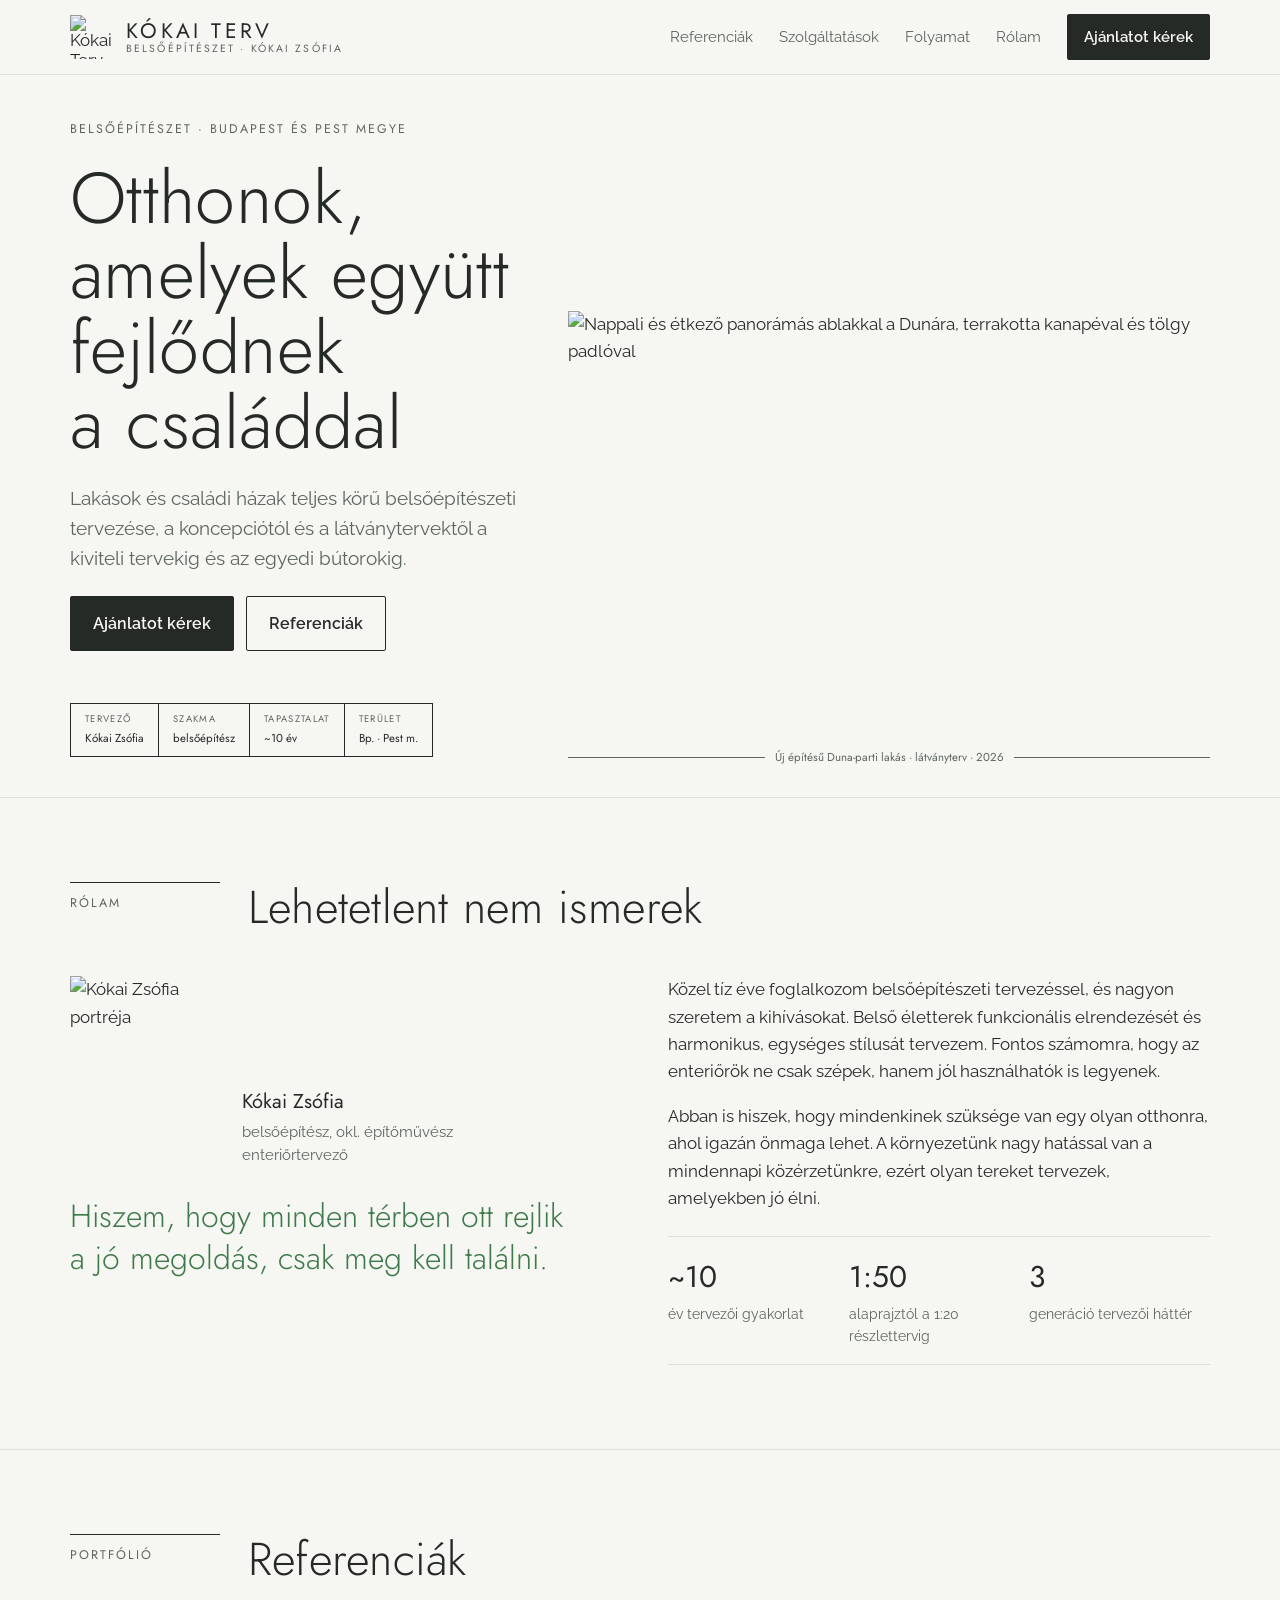
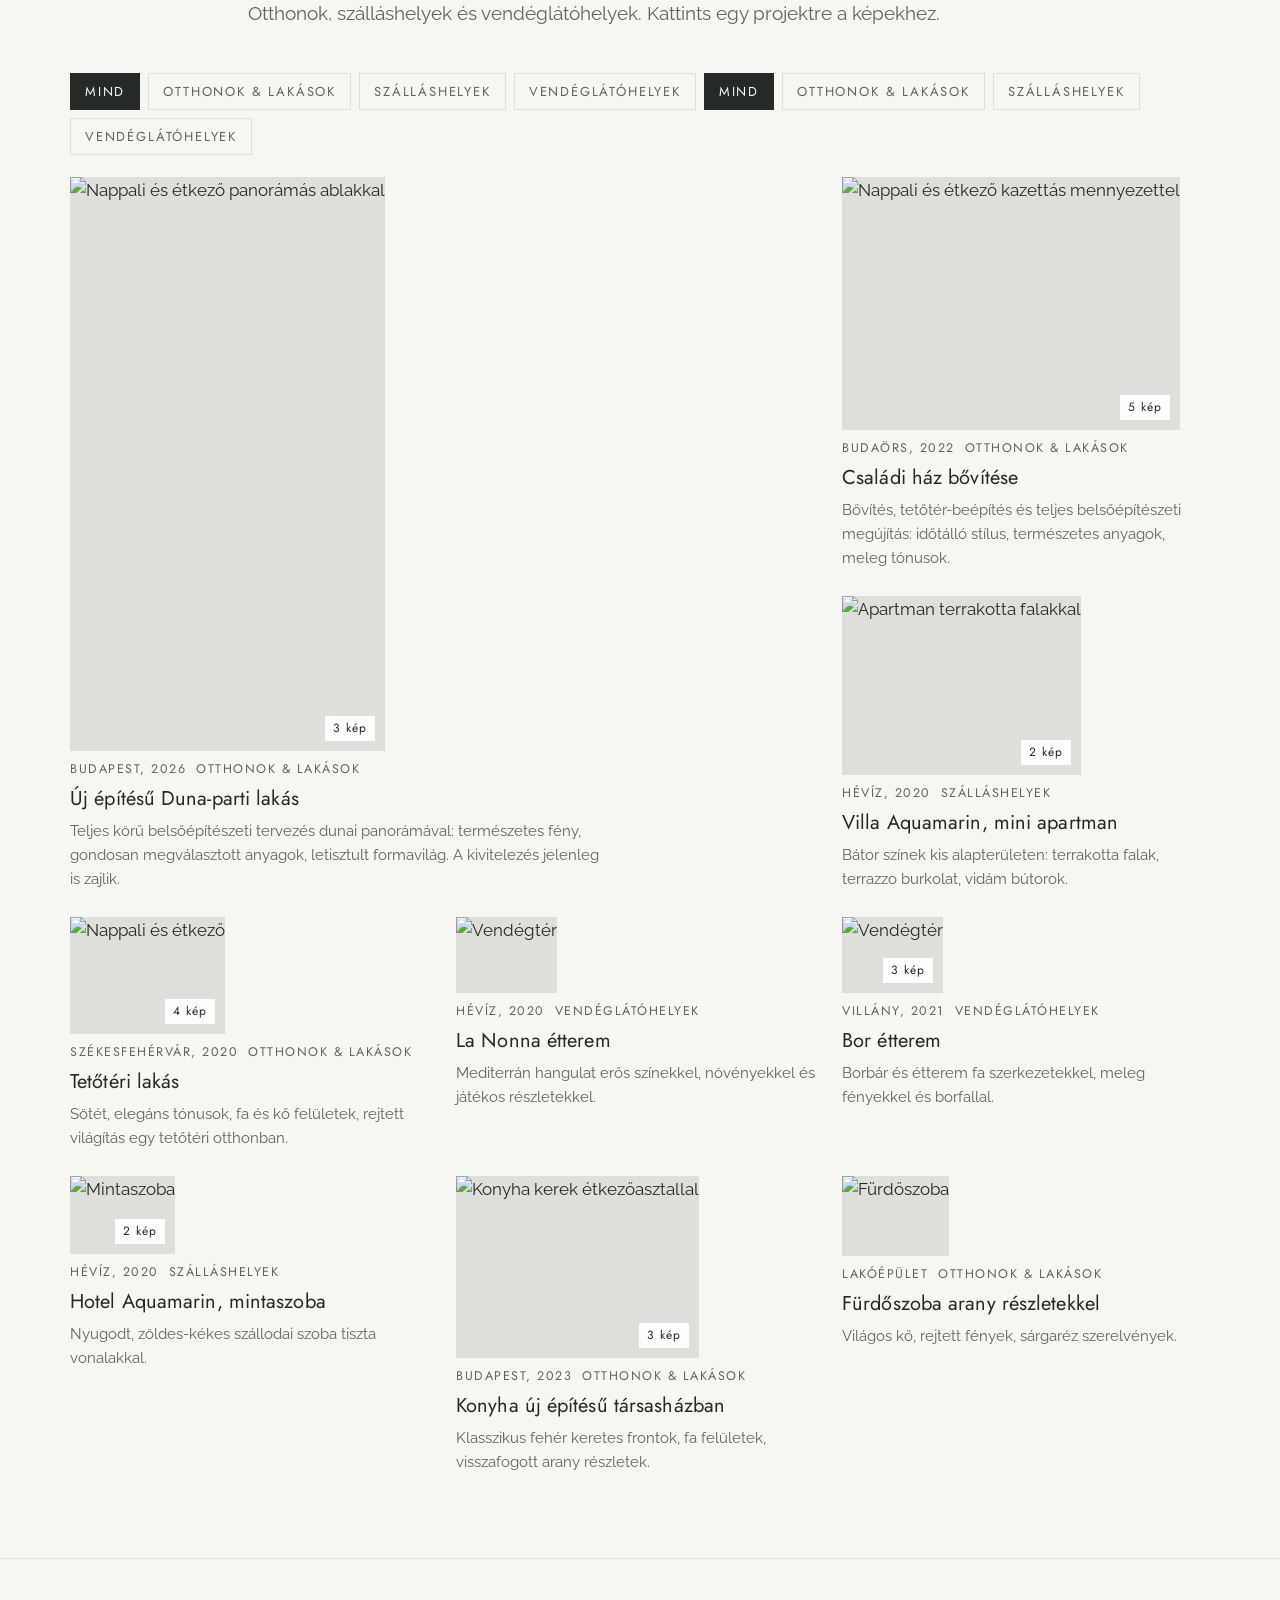
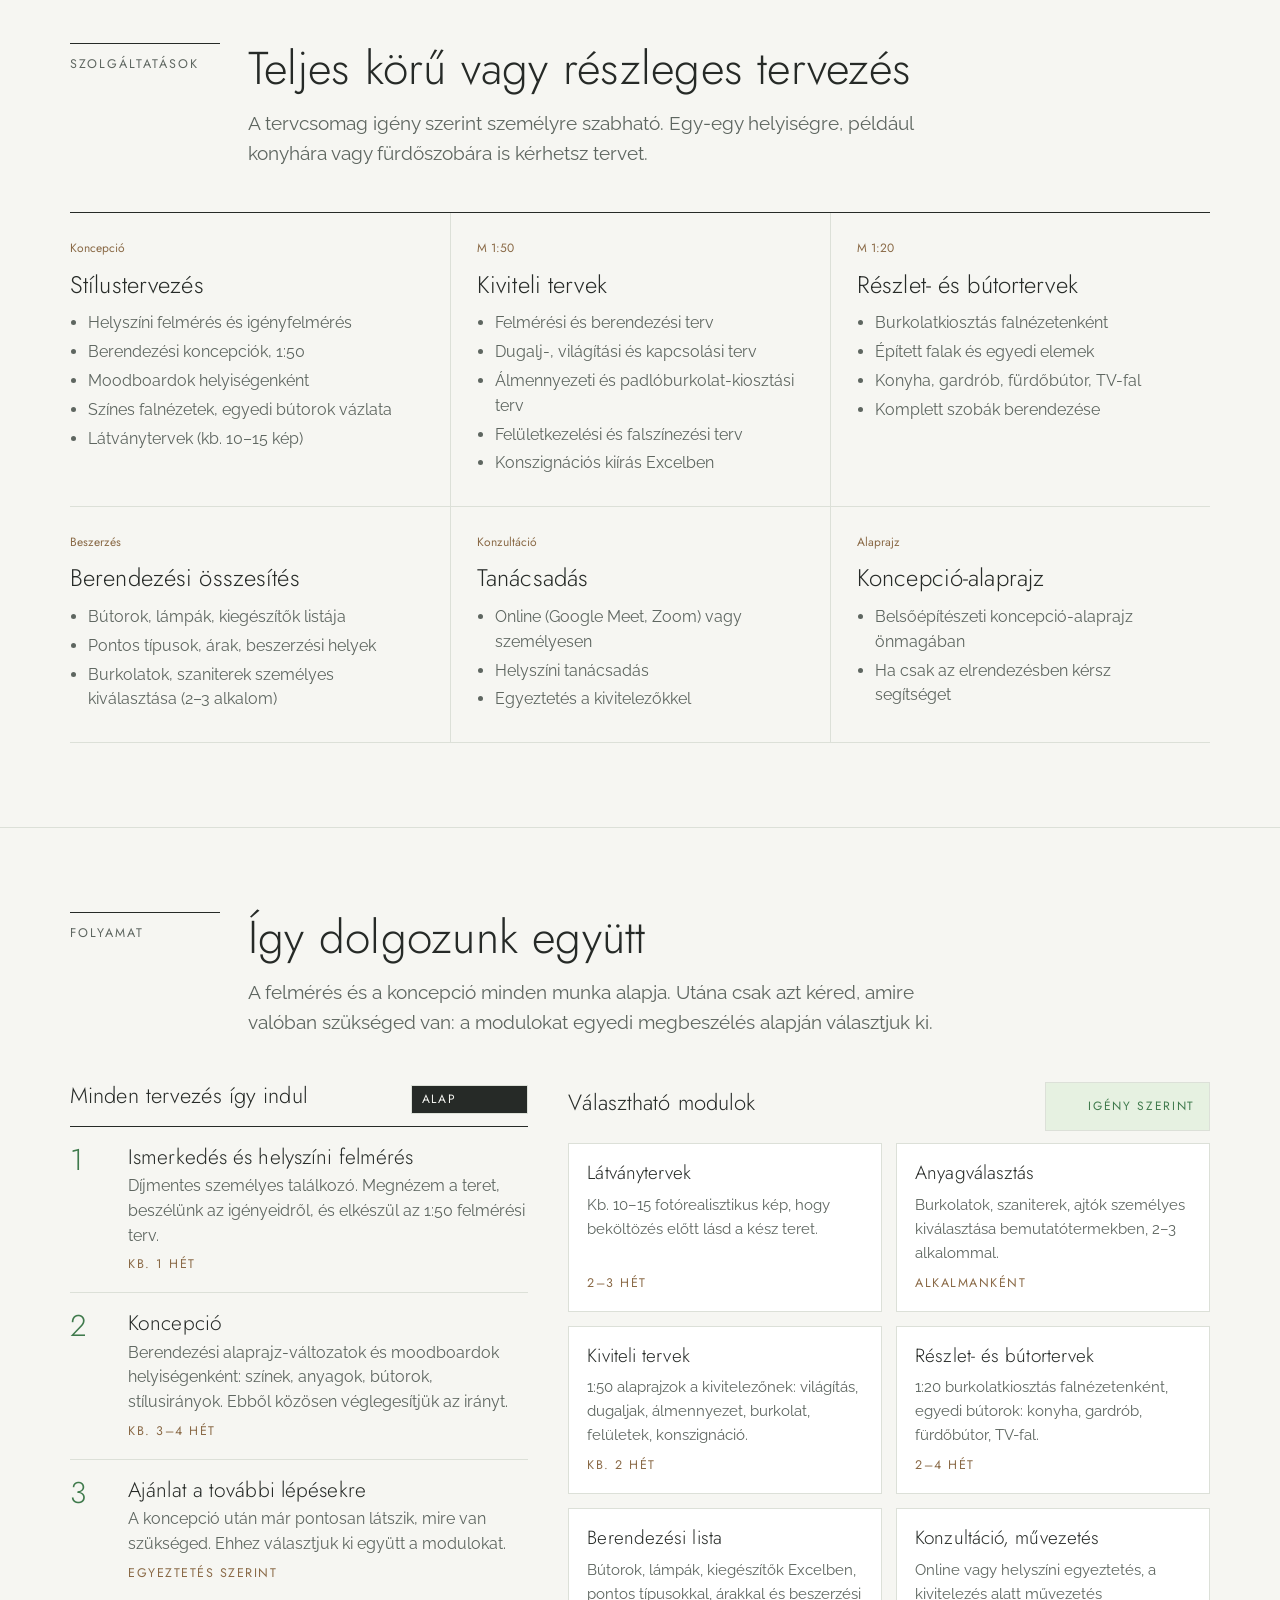
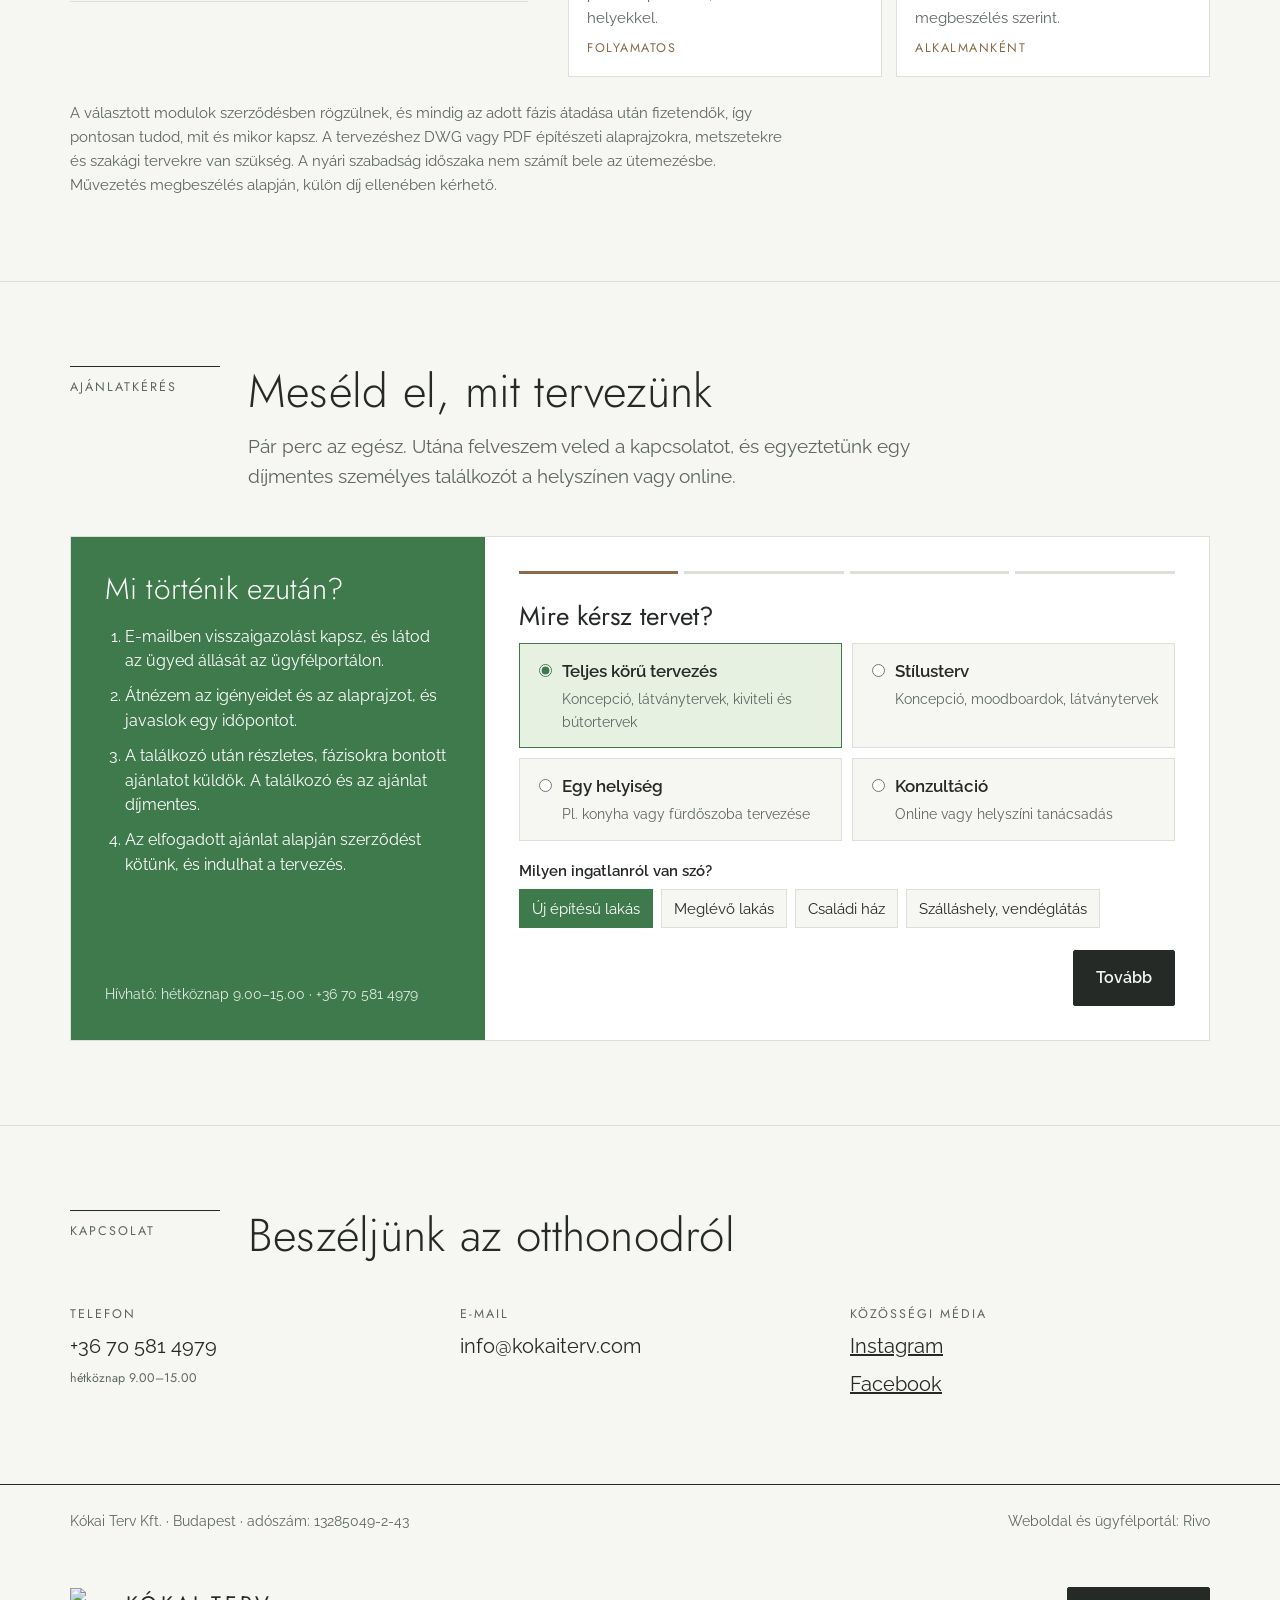
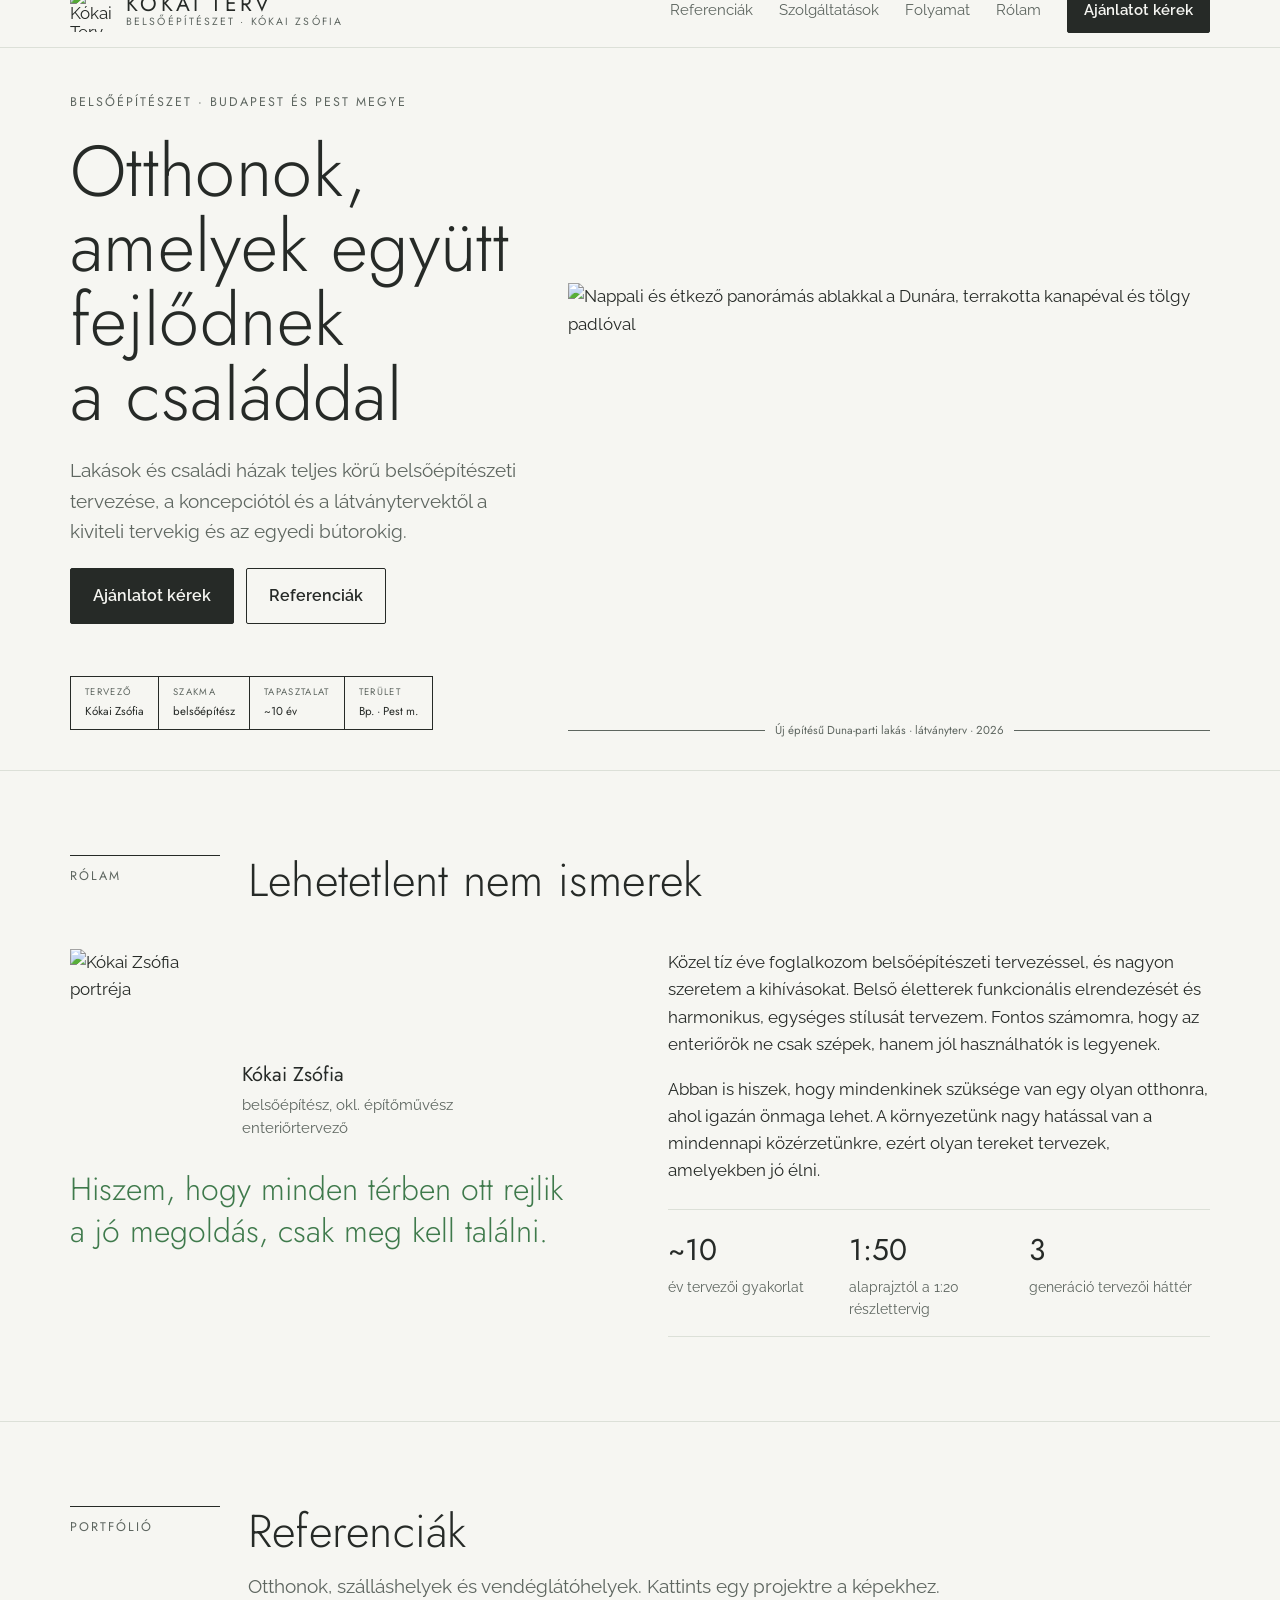
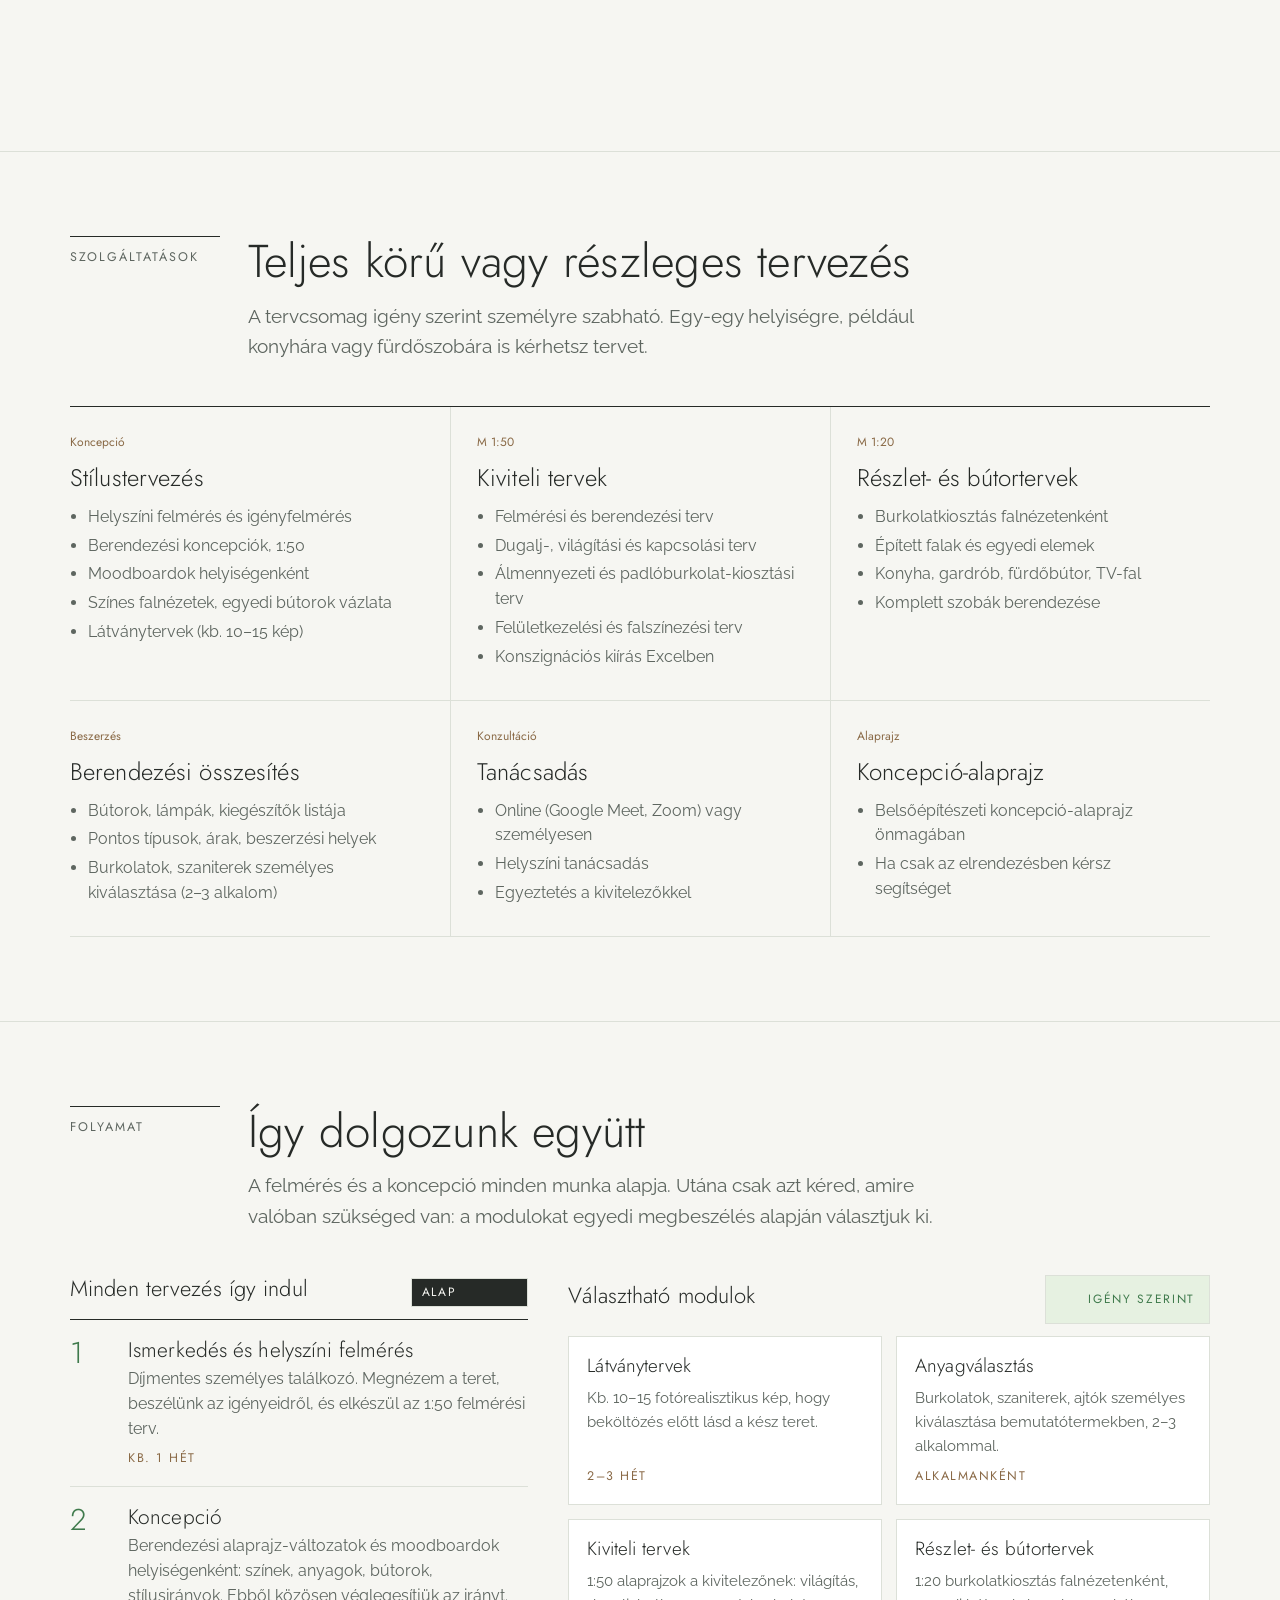
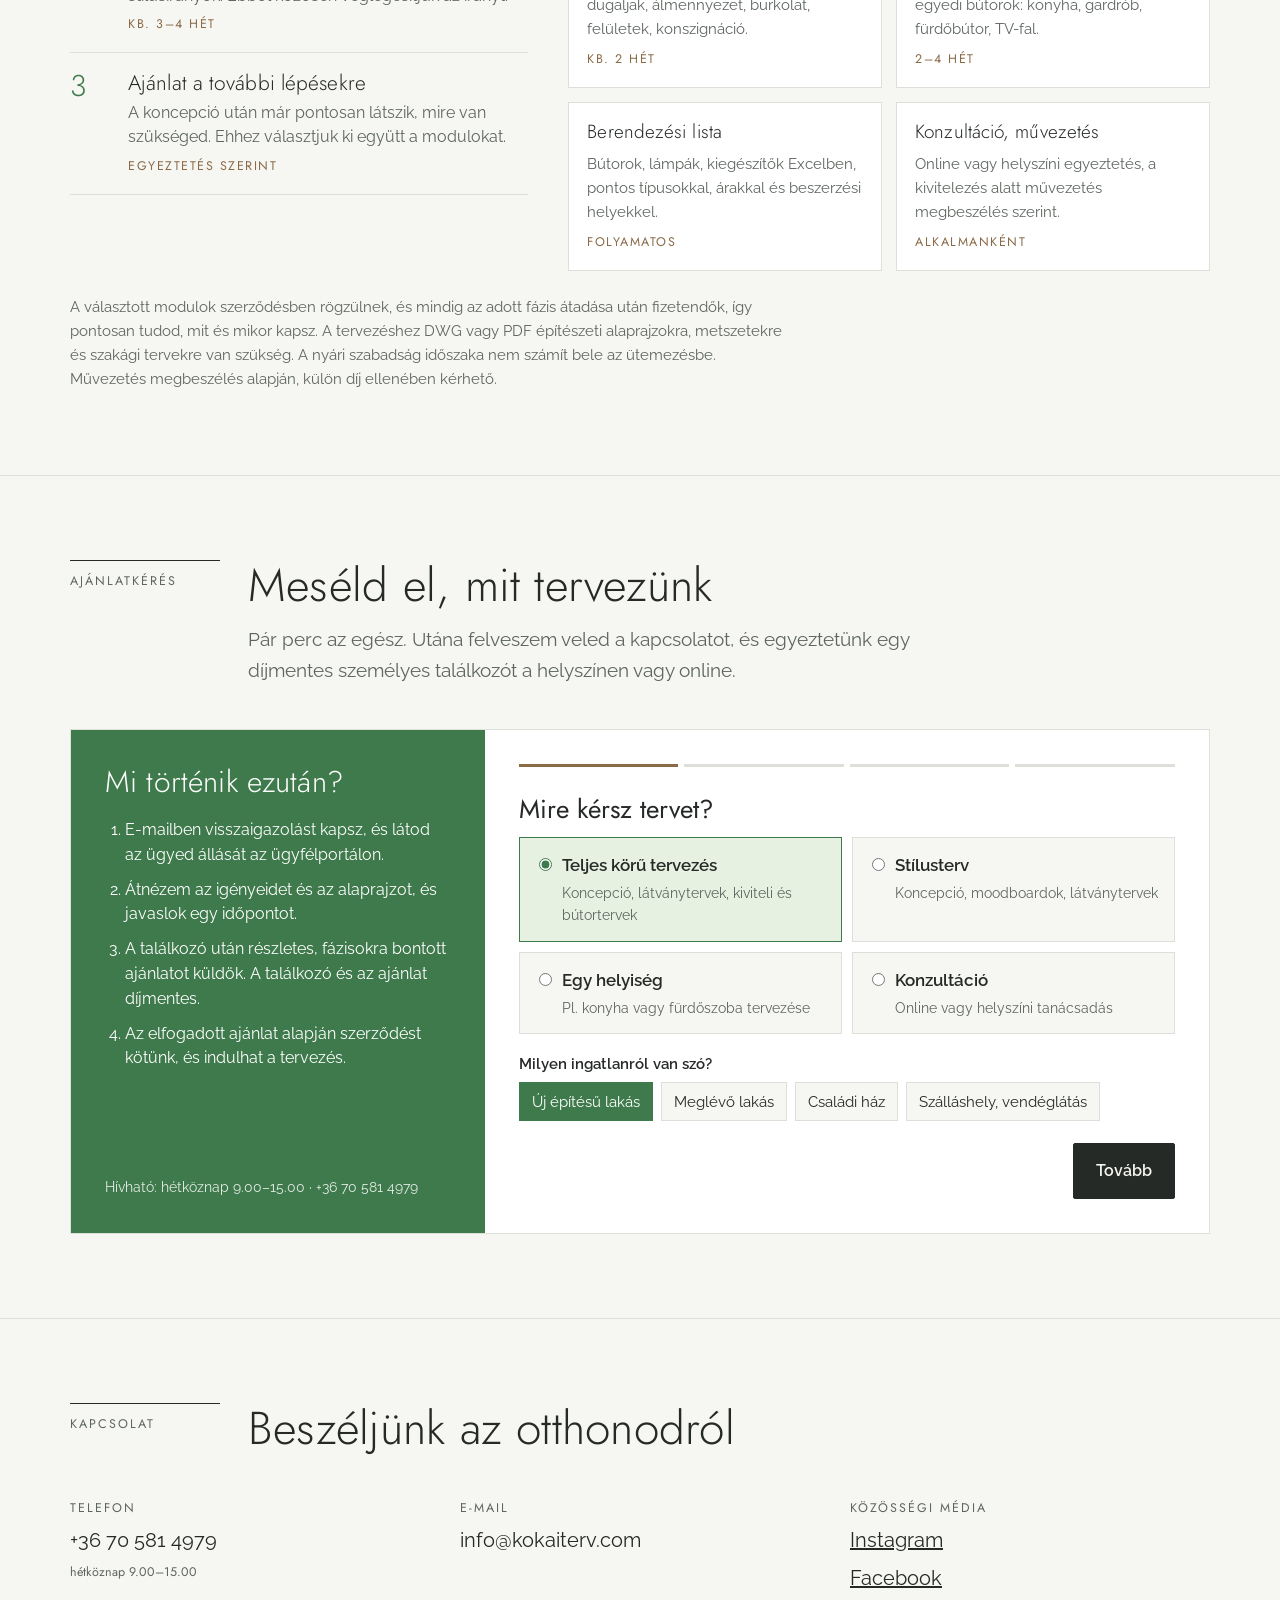
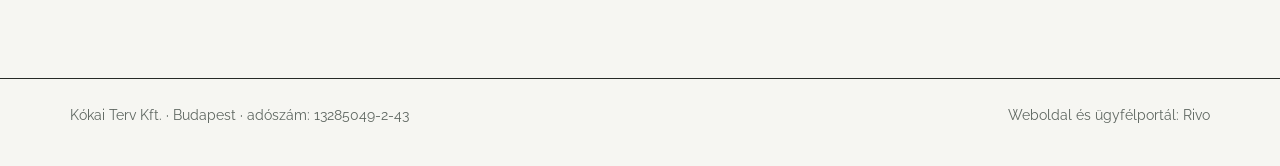
==== index.html @ ba5748ec "Update index.html" ====
<!DOCTYPE html>
<html lang="hu">
<head>
<script>
/* Rivo: a Google Apps Script háttér hívása fetch-csel (Safari-barát, bejelentkezés nélkül) */
(function(){var API='https://script.google.com/macros/s/AKfycbxYgeSJEPj4zQlQoxu1woLnLV8YQdEm2bXwhjzd2IbayPJULP6pmNfQOj3PonUnmEnA/exec';
function call(fn,args,ok,fail){fetch(API,{method:'POST',body:JSON.stringify({fn:fn,args:args}),credentials:'omit',redirect:'follow'}).then(function(r){return r.json()}).then(function(j){if(j&&j.err!==undefined&&j.err!==null){fail&&fail(new Error(j.err))}else{ok&&ok(j?j.res:null)}}).catch(function(e){fail&&fail(e)})}
function runner(){var ok=null,fail=null,p;p=new Proxy({},{get:function(_,name){if(name==='withSuccessHandler')return function(f){ok=f;return p};if(name==='withFailureHandler')return function(f){fail=f;return p};return function(){call(String(name),[].slice.call(arguments),ok,fail)}}});return p}
window.google={script:{}};Object.defineProperty(window.google.script,'run',{get:runner});})();
</script>
<meta charset="utf-8">
<title>Kókai Terv Belsőépítészet</title>
<link rel="preconnect" href="https://fonts.googleapis.com">
<link href="https://fonts.googleapis.com/css2?family=Jost:wght@300;400;500&family=Raleway:wght@400;500;600;700&display=swap" rel="stylesheet">
<style>
/* Layout: tervlap-logika – minden szakasz egy „lap” rajzpecséttel (lapszám, lépték), a fotók dolgoznak, a tipográfia csendes */
:root{
  --paper:#F6F6F2; --sheet:#FFFFFF; --ink:#262A27; --muted:#5E6660; --line:#DCE0D8;
  --sage:#3F7A4C; --sage-tint:#E6F1E1; --leaf:#A9CF8A; --oak:#8A6A47; --on-sage:#FFFFFF;
  --display:'Jost','Futura','Century Gothic',system-ui,sans-serif;
  --body:'Raleway','Helvetica Neue',Arial,sans-serif;
  --mono:'Jost','Futura','Century Gothic',system-ui,sans-serif;
}
html,:root[data-theme]{color-scheme:light}
*{box-sizing:border-box}
[hidden]{display:none!important}
html{scroll-behavior:smooth}
@media (prefers-reduced-motion:reduce){html{scroll-behavior:auto}*{transition:none!important;animation:none!important}}
body{background:var(--paper);color:var(--ink);font-family:var(--body);font-size:17px;line-height:1.6;margin:0}
a{color:inherit}
:focus-visible{outline:2px solid var(--oak);outline-offset:3px}
.wrap{max-width:1180px;margin:0 auto;padding-inline:20px}
h1,h2,h3{font-family:var(--display);font-weight:300;margin:0;text-wrap:balance;letter-spacing:.005em}
h1{font-size:clamp(38px,6vw,72px);line-height:1.04}
h2{font-size:clamp(30px,4vw,46px);line-height:1.1}
h3{font-size:24px;line-height:1.2}
p{margin:0}
.lead{font-size:19px;color:var(--muted);max-width:58ch}
.tag{font-family:var(--mono);font-size:12.5px;letter-spacing:.16em;text-transform:uppercase;color:var(--muted)}
.btn{display:inline-flex;align-items:center;gap:10px;font:inherit;font-weight:600;font-size:16px;border-radius:2px;padding:14px 22px;border:1.5px solid var(--ink);background:var(--ink);color:var(--paper);cursor:pointer;text-decoration:none}
.btn.ghost{background:transparent;color:var(--ink)}
.btn:hover{background:var(--sage);border-color:var(--sage);color:var(--on-sage)}

/* fejléc */
.top{position:sticky;top:env(safe-area-inset-top,0px);z-index:20;background:color-mix(in srgb,var(--paper) 92%,transparent);backdrop-filter:blur(8px);border-bottom:1px solid var(--line)}
.top .wrap{display:flex;align-items:center;justify-content:space-between;gap:16px;padding-block:14px}
.logo{display:flex;align-items:center;gap:12px;line-height:1.15;text-decoration:none}
.logo img{width:44px;height:44px;display:block}
.logo b{display:block;font-family:var(--display);font-weight:400;font-size:21px;letter-spacing:.16em}
.logo span span{display:block;font-family:var(--display);font-size:10.5px;letter-spacing:.2em;color:var(--muted);text-transform:uppercase}
.nav{display:flex;gap:26px;align-items:center;font-size:15px}
.nav a{text-decoration:none;color:var(--muted)}
.nav a:hover{color:var(--ink)}
.nav .btn{padding:10px 16px;font-size:15px;color:var(--paper);white-space:nowrap}
@media (max-width:860px){.nav a:not(.btn){display:none}}
@media (max-width:520px){.logo span span{display:none}.logo b{white-space:nowrap;font-size:18px}.logo img{width:38px;height:38px}}

/* hős */
.hero{padding-block:44px 30px}
.hero-grid{display:grid;grid-template-columns:minmax(0,5fr) minmax(0,7fr);gap:40px;align-items:end}
.hero-copy{display:flex;flex-direction:column;gap:22px;padding-bottom:10px}
.hero-copy .btns{display:flex;flex-wrap:wrap;gap:12px}
.plate{position:relative;margin:0}
.plate img{display:block;width:100%;height:auto;aspect-ratio:3/2;object-fit:cover;max-width:100%}
.dim{display:flex;align-items:center;gap:10px;font-family:var(--mono);font-size:11.5px;color:var(--muted);margin-top:10px}
.dim::before,.dim::after{content:"";flex:1;height:0;border-top:1px solid var(--muted)}
.dim span{white-space:nowrap}
.stamp{display:grid;grid-template-columns:repeat(4,auto);border:1px solid var(--ink);margin-top:30px;font-family:var(--mono);font-size:11.5px;width:max-content;max-width:100%}
.stamp div{padding:8px 14px;border-right:1px solid var(--ink);display:flex;flex-direction:column;gap:2px}
.stamp div:last-child{border-right:0}
.stamp small{font-size:9.5px;letter-spacing:.14em;color:var(--muted);text-transform:uppercase}
@media (max-width:900px){.hero-grid{grid-template-columns:minmax(0,1fr)}.stamp{grid-template-columns:repeat(2,auto)}.stamp div:nth-child(2){border-right:0}.stamp div:nth-child(-n+2){border-bottom:1px solid var(--ink)}}

/* szakasz-lap */
.sheet{padding-block:84px;border-top:1px solid var(--line)}
.sheet-h{display:grid;grid-template-columns:150px minmax(0,1fr);gap:28px;margin-bottom:44px;align-items:start}
.sheet-h .tag{padding-top:10px;border-top:1px solid var(--ink)}
.sheet-h .txt{display:flex;flex-direction:column;gap:14px}
@media (max-width:700px){.sheet-h{grid-template-columns:minmax(0,1fr);gap:12px}.sheet-h .tag{width:max-content}}

/* rólam */
.about{display:grid;grid-template-columns:minmax(0,1fr) minmax(0,1fr);gap:56px;align-items:start}
.about blockquote{margin:0;font-family:var(--display);font-weight:300;font-size:clamp(24px,2.6vw,32px);line-height:1.3;color:var(--sage);text-wrap:balance}
.portrait{display:grid;grid-template-columns:150px minmax(0,1fr);gap:22px;align-items:end}
.portrait img{width:150px;height:190px;object-fit:cover;object-position:50% 20%;display:block;max-width:100%}
.portrait figcaption{display:flex;flex-direction:column;gap:2px;font-size:14.5px;color:var(--muted)}
.portrait figcaption b{font-family:var(--display);font-weight:400;font-size:20px;color:var(--ink)}
.leftcol{display:flex;flex-direction:column;gap:30px}
.about .col{display:flex;flex-direction:column;gap:18px;max-width:60ch}
.facts{display:grid;grid-template-columns:repeat(3,minmax(0,1fr));border-top:1px solid var(--line);border-bottom:1px solid var(--line);margin-top:6px}
.facts div{padding:16px 12px 16px 0;display:flex;flex-direction:column;gap:2px}
.facts b{font-family:var(--display);font-weight:400;font-size:30px}
.facts span{font-size:14px;color:var(--muted)}
@media (max-width:800px){.about{grid-template-columns:minmax(0,1fr);gap:28px}}

/* munkák */
.filters{display:flex;flex-wrap:wrap;gap:8px;margin-bottom:22px}
.filters button{font-family:var(--display);font-size:13px;letter-spacing:.14em;text-transform:uppercase;background:transparent;border:1px solid var(--line);padding:8px 14px;cursor:pointer;color:var(--muted)}
.filters button[aria-pressed="true"]{background:var(--ink);border-color:var(--ink);color:var(--paper)}
.pgrid{display:grid;grid-template-columns:repeat(3,minmax(0,1fr));gap:26px 18px}
.pcard{display:flex;flex-direction:column;gap:8px;text-align:left;background:none;border:0;padding:0;cursor:zoom-in;color:inherit;font:inherit;min-width:0}
.pcard .ph{position:relative;overflow:hidden;aspect-ratio:4/3;background:var(--line);max-width:100%}
.pcard img{width:100%;height:100%;object-fit:cover;display:block;transition:transform .6s ease}
.pcard:hover img{transform:scale(1.04)}
.pcard .cnt{position:absolute;right:10px;bottom:10px;background:rgba(255,255,255,.92);color:#262A27;font-family:var(--display);font-size:12px;letter-spacing:.08em;padding:3px 8px}
.pcard h3{font-size:20px;font-weight:400}
.pcard .pm{font-family:var(--display);font-size:12.5px;letter-spacing:.12em;text-transform:uppercase;color:var(--muted);display:flex;justify-content:space-between;gap:10px;flex-wrap:wrap}
.pcard.big{grid-column:span 2;grid-row:span 2}
.pcard.big .ph{aspect-ratio:auto;flex:1;min-height:320px}
.pdesc{font-size:15px;color:var(--muted);max-width:60ch}
@media (max-width:900px){.pgrid{grid-template-columns:repeat(2,minmax(0,1fr))}.pcard.big{grid-row:auto}.pcard.big .ph{aspect-ratio:16/10;min-height:0;flex:none}}
@media (max-width:560px){.pgrid{grid-template-columns:minmax(0,1fr)}.pcard.big{grid-column:auto}}
/* szolgáltatások */
.svc{display:grid;grid-template-columns:repeat(3,minmax(0,1fr));gap:0;border-top:1px solid var(--ink)}
.svc article{padding:26px 26px 30px 0;display:flex;flex-direction:column;gap:12px;border-bottom:1px solid var(--line)}
.svc article+article{padding-left:26px;border-left:1px solid var(--line)}
.svc article:nth-child(3n+1){padding-left:0;border-left:0}
.svc ul{margin:0;padding-left:18px;color:var(--muted);font-size:15.5px;display:flex;flex-direction:column;gap:4px}
.svc .sc{font-family:var(--mono);font-size:12px;color:var(--oak)}
@media (max-width:900px){.svc{grid-template-columns:minmax(0,1fr)}.svc article,.svc article+article{padding:22px 0;border-left:0}}

/* folyamat */
.flow{display:grid;grid-template-columns:minmax(0,5fr) minmax(0,7fr);gap:40px;align-items:start}
.base{display:flex;flex-direction:column;border-top:1px solid var(--ink)}
.bstep{display:grid;grid-template-columns:44px minmax(0,1fr);gap:14px;padding-block:18px;border-bottom:1px solid var(--line)}
.bstep .n{font-family:var(--display);font-weight:300;font-size:30px;line-height:1;color:var(--sage)}
.bstep h3{font-size:21px;margin-bottom:4px}
.bstep p{color:var(--muted);font-size:15.5px}
.bstep .t{display:block;margin-top:6px;font-family:var(--display);font-size:12.5px;letter-spacing:.12em;text-transform:uppercase;color:var(--oak)}
.mods{display:grid;grid-template-columns:repeat(2,minmax(0,1fr));gap:14px}
.mod{border:1px solid var(--line);background:var(--sheet);padding:18px;display:flex;flex-direction:column;gap:8px}
.mod h3{font-size:19px}
.mod p{color:var(--muted);font-size:15px}
.mod .t{font-family:var(--display);font-size:12.5px;letter-spacing:.12em;text-transform:uppercase;color:var(--oak);margin-top:auto}
.mod.opt-tag{position:relative}
.colh{display:flex;justify-content:space-between;align-items:baseline;gap:10px;margin-bottom:12px;flex-wrap:wrap}
.colh h3{font-size:22px}
.badge{font-family:var(--display);font-size:12px;letter-spacing:.14em;text-transform:uppercase;padding:4px 10px}
.badge.req{background:var(--ink);color:var(--paper)}
.badge.opt{background:var(--sage-tint);color:var(--sage)}
.note{margin-top:24px;font-size:15px;color:var(--muted);max-width:80ch}
@media (max-width:900px){.flow{grid-template-columns:minmax(0,1fr)}}
@media (max-width:560px){.mods{grid-template-columns:minmax(0,1fr)}}

/* ajánlatkérés */
.req{background:var(--sheet);border:1px solid var(--line);display:grid;grid-template-columns:minmax(0,4fr) minmax(0,7fr)}
.req aside{background:var(--sage);color:var(--on-sage);padding:34px;display:flex;flex-direction:column;gap:18px}
.req aside h3{font-size:30px}
.req aside ol{margin:0;padding-left:20px;display:flex;flex-direction:column;gap:10px;font-size:15.5px}
.req aside .small{font-size:13.5px;opacity:.85;margin-top:auto}
.req form{padding:34px;display:flex;flex-direction:column;gap:22px;min-width:0}
.prog{display:flex;gap:6px}
.prog i{flex:1;height:3px;background:var(--line)}
.prog i.on{background:var(--oak)}
fieldset{border:0;margin:0;padding:0;display:flex;flex-direction:column;gap:18px;min-width:0}
legend{font-family:var(--display);font-size:26px;padding:0;margin-bottom:6px}
.fld{display:flex;flex-direction:column;gap:6px;font-weight:600;font-size:15px;min-width:0}
.fld small{font-weight:400;color:var(--muted)}
input[type=text],input[type=email],input[type=tel],input[type=number],select,textarea{font:inherit;font-weight:400;color:var(--ink);background:var(--paper);border:1px solid var(--line);border-radius:2px;padding:11px 12px;width:100%}
textarea{min-height:96px;resize:vertical}
.g2{display:grid;grid-template-columns:minmax(0,1fr) minmax(0,1fr);gap:14px}
@media (max-width:620px){.g2{grid-template-columns:minmax(0,1fr)}}
.opts{display:grid;grid-template-columns:repeat(2,minmax(0,1fr));gap:10px}
@media (max-width:620px){.opts{grid-template-columns:minmax(0,1fr)}}
.opt{position:relative;display:flex;flex-direction:column;gap:3px;border:1px solid var(--line);padding:14px 14px 14px 42px;cursor:pointer;font-weight:400;background:var(--paper)}
.opt input{position:absolute;left:14px;top:17px;accent-color:var(--sage)}
.opt b{font-weight:600}
.opt span{font-size:14px;color:var(--muted)}
.opt:has(input:checked){border-color:var(--sage);background:var(--sage-tint)}
.pills{display:flex;flex-wrap:wrap;gap:8px}
.pill{position:relative}
.pill input{position:absolute;opacity:0;inset:0}
.pill span{display:inline-block;border:1px solid var(--line);padding:7px 12px;font-weight:400;font-size:14.5px;cursor:pointer;background:var(--paper)}
.pill input:checked+span{background:var(--sage);border-color:var(--sage);color:var(--on-sage)}
.pill input:focus-visible+span{outline:2px solid var(--oak);outline-offset:2px}
.slots{display:grid;grid-template-columns:repeat(auto-fill,minmax(150px,1fr));gap:8px}
.fee{display:flex;justify-content:space-between;gap:12px;flex-wrap:wrap;border-top:1px solid var(--line);border-bottom:1px solid var(--line);padding-block:12px;font-size:15px}
.fee b{font-family:var(--mono);font-weight:500}
.nav2{display:flex;justify-content:space-between;gap:12px;flex-wrap:wrap}
.err{color:#A13D2D;font-size:14.5px}
.done{display:flex;flex-direction:column;gap:14px}
.done .sum{font-family:var(--mono);font-size:13px;background:var(--paper);border:1px solid var(--line);padding:14px;white-space:pre-wrap;overflow-wrap:anywhere}
@media (max-width:900px){.req{grid-template-columns:minmax(0,1fr)}.req aside,.req form{padding:24px}}

/* kapcsolat + lábléc */
.contact{display:grid;grid-template-columns:repeat(3,minmax(0,1fr));gap:30px}
.contact div{display:flex;flex-direction:column;gap:6px}
.contact .v{font-size:20px;user-select:all}
@media (max-width:760px){.contact{grid-template-columns:minmax(0,1fr)}}
footer{border-top:1px solid var(--ink);padding-block:26px 40px;font-size:13.5px;color:var(--muted)}
footer .wrap{display:flex;justify-content:space-between;gap:14px;flex-wrap:wrap}

/* nagyító */
.lb{position:fixed;inset:0;z-index:50;background:rgba(15,16,15,.92);display:flex;align-items:center;justify-content:center;padding:calc(20px + env(safe-area-inset-top,0px)) 20px calc(20px + env(safe-area-inset-bottom,0px))}
.lb img{max-width:100%;max-height:100%;object-fit:contain}
.lb button{position:absolute;background:transparent;border:1px solid rgba(255,255,255,.5);color:#fff;font:inherit;font-size:22px;width:46px;height:46px;cursor:pointer}
.lb .x{top:calc(16px + env(safe-area-inset-top,0px));right:16px}
.lb .pv{left:16px;top:50%}
.lb .nx{right:16px;top:50%}
.lb figcaption{position:absolute;bottom:calc(14px + env(safe-area-inset-bottom,0px));left:0;right:0;text-align:center;color:#ddd;font-family:var(--mono);font-size:12px}
</style>

<header class="top">
  <div class="wrap">
    <a class="logo" href="#kezdo"><img data-k="logo" alt="Kókai Terv logó" width="44" height="44" style="mix-blend-mode:multiply"><span><b>KÓKAI TERV</b><span>Belsőépítészet · Kókai Zsófia</span></span></a>
    <nav class="nav" aria-label="Főmenü">
      <a href="#munkak">Referenciák</a><a href="#szolgaltatasok">Szolgáltatások</a><a href="#folyamat">Folyamat</a><a href="#rolam">Rólam</a>
      <a class="btn" href="#ajanlat">Ajánlatot kérek</a>
    </nav>
  </div>
</header>

<main id="kezdo">
  <section class="hero">
    <div class="wrap hero-grid">
      <div class="hero-copy">
        <span class="tag">Belsőépítészet · Budapest és Pest megye</span>
        <h1>Otthonok, amelyek együtt fejlődnek a családdal</h1>
        <p class="lead">Lakások és családi házak teljes körű belsőépítészeti tervezése, a koncepciótól és a látványtervektől a kiviteli tervekig és az egyedi bútorokig.</p>
        <div class="btns"><a class="btn" href="#ajanlat">Ajánlatot kérek</a><a class="btn ghost" href="#munkak">Referenciák</a></div>
        <div class="stamp" aria-label="Tervezői adatok">
          <div><small>Tervező</small>Kókai Zsófia</div>
          <div><small>Szakma</small>belsőépítész</div>
          <div><small>Tapasztalat</small>~10 év</div>
          <div><small>Terület</small>Bp. · Pest m.</div>
        </div>
      </div>
      <figure class="plate">
        <img data-k="r1b" alt="Nappali és étkező panorámás ablakkal a Dunára, terrakotta kanapéval és tölgy padlóval" width="1536" height="1024">
        <div class="dim"><span>Új építésű Duna-parti lakás · látványterv · 2026</span></div>
      </figure>
    </div>
  </section>

  <section class="sheet" id="rolam">
    <div class="wrap">
      <div class="sheet-h"><span class="tag">Rólam</span><div class="txt"><h2>Lehetetlent nem ismerek</h2></div></div>
      <div class="about">
        <div class="leftcol"><figure class="portrait" style="margin:0"><img data-k="img3762" alt="Kókai Zsófia portréja" width="150" height="190"><figcaption><b>Kókai Zsófia</b>belsőépítész, okl. építőművész<br>enteriőrtervező</figcaption></figure><blockquote>Hiszem, hogy minden térben ott rejlik a jó megoldás, csak meg kell találni.</blockquote></div>
        <div class="col">
          <p>Közel tíz éve foglalkozom belsőépítészeti tervezéssel, és nagyon szeretem a kihívásokat. Belső életterek funkcionális elrendezését és harmonikus, egységes stílusát tervezem. Fontos számomra, hogy az enteriőrök ne csak szépek, hanem jól használhatók is legyenek.</p>
          <p>Abban is hiszek, hogy mindenkinek szüksége van egy olyan otthonra, ahol igazán önmaga lehet. A környezetünk nagy hatással van a mindennapi közérzetünkre, ezért olyan tereket tervezek, amelyekben jó élni.</p>
          <div class="facts">
            <div><b>~10</b><span>év tervezői gyakorlat</span></div>
            <div><b>1:50</b><span>alaprajztól a 1:20 részlettervig</span></div>
            <div><b>3</b><span>generáció tervezői háttér</span></div>
          </div>
        </div>
      </div>
    </div>
  </section>

  <section class="sheet" id="munkak">
    <div class="wrap">
      <div class="sheet-h"><span class="tag">Portfólió</span><div class="txt"><h2>Referenciák</h2><p class="lead">Otthonok, szálláshelyek és vendéglátóhelyek. Kattints egy projektre a képekhez.</p></div></div>
      <div class="filters" id="filters" role="group" aria-label="Szűrés kategória szerint"></div><div class="pgrid" id="works"></div>
    </div>
  </section>

  <section class="sheet" id="szolgaltatasok">
    <div class="wrap">
      <div class="sheet-h"><span class="tag">Szolgáltatások</span><div class="txt"><h2>Teljes körű vagy részleges tervezés</h2><p class="lead">A tervcsomag igény szerint személyre szabható. Egy-egy helyiségre, például konyhára vagy fürdőszobára is kérhetsz tervet.</p></div></div>
      <div class="svc">
        <article><span class="sc">Koncepció</span><h3>Stílustervezés</h3><ul><li>Helyszíni felmérés és igényfelmérés</li><li>Berendezési koncepciók, 1:50</li><li>Moodboardok helyiségenként</li><li>Színes falnézetek, egyedi bútorok vázlata</li><li>Látványtervek (kb. 10–15 kép)</li></ul></article>
        <article><span class="sc">M 1:50</span><h3>Kiviteli tervek</h3><ul><li>Felmérési és berendezési terv</li><li>Dugalj-, világítási és kapcsolási terv</li><li>Álmennyezeti és padlóburkolat-kiosztási terv</li><li>Felületkezelési és falszínezési terv</li><li>Konszignációs kiírás Excelben</li></ul></article>
        <article><span class="sc">M 1:20</span><h3>Részlet- és bútortervek</h3><ul><li>Burkolatkiosztás falnézetenként</li><li>Épített falak és egyedi elemek</li><li>Konyha, gardrób, fürdőbútor, TV-fal</li><li>Komplett szobák berendezése</li></ul></article>
        <article><span class="sc">Beszerzés</span><h3>Berendezési összesítés</h3><ul><li>Bútorok, lámpák, kiegészítők listája</li><li>Pontos típusok, árak, beszerzési helyek</li><li>Burkolatok, szaniterek személyes kiválasztása (2–3 alkalom)</li></ul></article>
        <article><span class="sc">Konzultáció</span><h3>Tanácsadás</h3><ul><li>Online (Google Meet, Zoom) vagy személyesen</li><li>Helyszíni tanácsadás</li><li>Egyeztetés a kivitelezőkkel</li></ul></article>
        <article><span class="sc">Alaprajz</span><h3>Koncepció-alaprajz</h3><ul><li>Belsőépítészeti koncepció-alaprajz önmagában</li><li>Ha csak az elrendezésben kérsz segítséget</li></ul></article>
      </div>
    </div>
  </section>

  <section class="sheet" id="folyamat">
    <div class="wrap">
      <div class="sheet-h"><span class="tag">Folyamat</span><div class="txt"><h2>Így dolgozunk együtt</h2><p class="lead">A felmérés és a koncepció minden munka alapja. Utána csak azt kéred, amire valóban szükséged van: a modulokat egyedi megbeszélés alapján választjuk ki.</p></div></div>
      <div class="flow">
        <div>
          <div class="colh"><h3>Minden tervezés így indul</h3><span class="badge req">Alap</span></div>
          <div class="base">
            <div class="bstep"><span class="n">1</span><div><h3>Ismerkedés és helyszíni felmérés</h3><p>Díjmentes személyes találkozó. Megnézem a teret, beszélünk az igényeidről, és elkészül az 1:50 felmérési terv.</p><span class="t">kb. 1 hét</span></div></div>
            <div class="bstep"><span class="n">2</span><div><h3>Koncepció</h3><p>Berendezési alaprajz-változatok és moodboardok helyiségenként: színek, anyagok, bútorok, stílusirányok. Ebből közösen véglegesítjük az irányt.</p><span class="t">kb. 3–4 hét</span></div></div>
            <div class="bstep"><span class="n">3</span><div><h3>Ajánlat a további lépésekre</h3><p>A koncepció után már pontosan látszik, mire van szükséged. Ehhez választjuk ki együtt a modulokat.</p><span class="t">egyeztetés szerint</span></div></div>
          </div>
        </div>
        <div>
          <div class="colh"><h3>Választható modulok</h3><span class="badge opt">Igény szerint</span></div>
          <div class="mods">
            <div class="mod"><h3>Látványtervek</h3><p>Kb. 10–15 fotórealisztikus kép, hogy beköltözés előtt lásd a kész teret.</p><span class="t">2–3 hét</span></div>
            <div class="mod"><h3>Anyagválasztás</h3><p>Burkolatok, szaniterek, ajtók személyes kiválasztása bemutatótermekben, 2–3 alkalommal.</p><span class="t">alkalmanként</span></div>
            <div class="mod"><h3>Kiviteli tervek</h3><p>1:50 alaprajzok a kivitelezőnek: világítás, dugaljak, álmennyezet, burkolat, felületek, konszignáció.</p><span class="t">kb. 2 hét</span></div>
            <div class="mod"><h3>Részlet- és bútortervek</h3><p>1:20 burkolatkiosztás falnézetenként, egyedi bútorok: konyha, gardrób, fürdőbútor, TV-fal.</p><span class="t">2–4 hét</span></div>
            <div class="mod"><h3>Berendezési lista</h3><p>Bútorok, lámpák, kiegészítők Excelben, pontos típusokkal, árakkal és beszerzési helyekkel.</p><span class="t">folyamatos</span></div>
            <div class="mod"><h3>Konzultáció, művezetés</h3><p>Online vagy helyszíni egyeztetés, a kivitelezés alatt művezetés megbeszélés szerint.</p><span class="t">alkalmanként</span></div>
          </div>
        </div>
      </div>
      <p class="note">A választott modulok szerződésben rögzülnek, és mindig az adott fázis átadása után fizetendők, így pontosan tudod, mit és mikor kapsz. A tervezéshez DWG vagy PDF építészeti alaprajzokra, metszetekre és szakági tervekre van szükség. A nyári szabadság időszaka nem számít bele az ütemezésbe. Művezetés megbeszélés alapján, külön díj ellenében kérhető.</p>
    </div>
  </section>

  <section class="sheet" id="ajanlat">
    <div class="wrap">
      <div class="sheet-h"><span class="tag">Ajánlatkérés</span><div class="txt"><h2>Meséld el, mit tervezünk</h2><p class="lead">Pár perc az egész. Utána felveszem veled a kapcsolatot, és egyeztetünk egy díjmentes személyes találkozót a helyszínen vagy online.</p></div></div>
      <div class="req">
        <aside>
          <h3>Mi történik ezután?</h3>
          <ol>
            <li>E-mailben visszaigazolást kapsz, és látod az ügyed állását az ügyfélportálon.</li>
            <li>Átnézem az igényeidet és az alaprajzot, és javaslok egy időpontot.</li>
            <li>A találkozó után részletes, fázisokra bontott ajánlatot küldök. A találkozó és az ajánlat díjmentes.</li>
            <li>Az elfogadott ajánlat alapján szerződést kötünk, és indulhat a tervezés.</li>
          </ol>
          <p class="small">Hívható: hétköznap 9.00–15.00 · +36 70 581 4979</p>
        </aside>
        <form id="rf" novalidate>
          <div class="prog" aria-hidden="true"><i class="on"></i><i></i><i></i><i></i></div>

          <fieldset data-step="1">
            <legend>Mire kérsz tervet?</legend>
            <div class="opts" role="radiogroup" aria-label="Szolgáltatás">
              <label class="opt"><input type="radio" name="tipus" id="t1" value="Teljes belsőépítészeti tervezés" checked><b>Teljes körű tervezés</b><span>Koncepció, látványtervek, kiviteli és bútortervek</span></label>
              <label class="opt"><input type="radio" name="tipus" id="t2" value="Stílusterv és látványtervek"><b>Stílusterv</b><span>Koncepció, moodboardok, látványtervek</span></label>
              <label class="opt"><input type="radio" name="tipus" id="t3" value="Egy helyiség (konyha, fürdő)"><b>Egy helyiség</b><span>Pl. konyha vagy fürdőszoba tervezése</span></label>
              <label class="opt"><input type="radio" name="tipus" id="t4" value="Konzultáció"><b>Konzultáció</b><span>Online vagy helyszíni tanácsadás</span></label>
            </div>
            <div class="fld">Milyen ingatlanról van szó?
              <div class="pills">
                <label class="pill"><input type="radio" name="ingatlan" id="i1" value="Új építésű lakás" checked><span>Új építésű lakás</span></label>
                <label class="pill"><input type="radio" name="ingatlan" id="i2" value="Meglévő lakás felújítása"><span>Meglévő lakás</span></label>
                <label class="pill"><input type="radio" name="ingatlan" id="i3" value="Családi ház"><span>Családi ház</span></label>
                <label class="pill"><input type="radio" name="ingatlan" id="i4" value="Szálláshely, vendéglátóhely"><span>Szálláshely, vendéglátás</span></label>
              </div>
            </div>
          </fieldset>

          <fieldset data-step="2" hidden>
            <legend>Az ingatlan</legend>
            <div class="g2">
              <label class="fld">Tervezési terület<small>m², hozzávetőleg</small><input type="number" id="m2" name="m2" min="5" inputmode="numeric" placeholder="pl. 85"></label>
              <label class="fld">Település, kerület<small>&nbsp;</small><input type="text" id="hely" name="hely" placeholder="pl. Budapest XIII."></label>
            </div>
            <div class="fld">Mely helyiségekről van szó?<small>Többet is jelölhetsz.</small>
              <div class="pills" id="rooms"></div>
            </div>
            <label class="fld">Milyen állapotban van most?<select id="allapot" name="allapot"><option>Még épül, kulcsra kész lesz</option><option>Szerkezetkész / szürke állapot</option><option>Lakott, felújítás előtt</option><option>Bővítés, tetőtér-beépítés</option></select></label>
            <label class="fld">Alaprajz vagy fotók<small>PDF, DWG vagy kép, legfeljebb 6 fájl, egyenként 10 MB. Ha van építészeti alaprajz, sokat segít.</small><input type="file" id="fajl" name="fajl" multiple accept="image/*,.pdf,.dwg"></label>
            <p class="small" id="fajlinfo" hidden></p>
          </fieldset>

          <fieldset data-step="3" hidden>
            <legend>Ütemezés és stílus</legend>
            <div class="g2">
              <label class="fld">Mikor kezdenéd?<select id="kezdes" name="kezdes"><option>1 hónapon belül</option><option>1–3 hónap múlva</option><option>3 hónapnál később</option><option>Még csak tájékozódom</option></select></label>
              <label class="fld">Mikorra kell elkészülnie?<input type="text" id="hatarido" name="hatarido" placeholder="pl. beköltözés 2027 tavasz"></label>
            </div>
            <label class="fld">Milyen hangulatot szeretnél?<small>Pár szó elég: amit szeretsz, és amit semmiképp.</small><textarea id="stilus" name="stilus" placeholder="pl. világos, természetes anyagok, sok fa, nem szeretném a hideg fehér-szürkét"></textarea></label>
            <div class="fld">Mivel kezdjük?
              <div class="opts">
                <label class="opt"><input type="radio" name="elso" id="e1" value="Helyszíni felmérés" checked><b>Helyszíni felmérés</b><span>Díjmentes személyes találkozó a helyszínen: felmérés és igényfelmérés</span></label>
                <label class="opt"><input type="radio" name="elso" id="e2" value="Online konzultáció"><b>Online konzultáció</b><span>Díjmentes, Google Meet vagy Zoom, alaprajz alapján</span></label>
              </div>
            </div>
            <div class="fld">Melyik időpont lenne jó?<small>Javasolt időpontok, hétköznap 9–15 között. A végleges időpontot egyeztetjük.</small>
              <div class="slots" id="slots"></div>
            </div>
            <div class="fee"><span>Az első találkozó és az ajánlat</span><b>díjmentes</b></div>
          </fieldset>

          <fieldset data-step="4" hidden>
            <legend>Elérhetőség</legend>
            <div class="g2">
              <label class="fld">Név<input type="text" id="nev" name="nev" autocomplete="name" required></label>
              <label class="fld">Telefon<input type="tel" id="tel" name="tel" autocomplete="tel" required></label>
            </div>
            <label class="fld">E-mail<input type="email" id="email" name="email" autocomplete="email" required></label>
            <label class="fld">Megjegyzés<textarea id="megj" name="megj" placeholder="Bármi, amit fontosnak tartasz"></textarea></label>
            <label class="opt" style="padding-left:42px"><input type="checkbox" id="gdpr" name="gdpr" required><span style="color:var(--ink)">Elfogadom az adatkezelési tájékoztatót. Az adataimat a Kókai Terv Kft. az ajánlatkérés kezeléséhez használja.</span></label>
          </fieldset>

          <p class="err" id="err" hidden></p>
          <div class="nav2"><button type="button" class="btn ghost" id="back" hidden>Vissza</button><span></span><button type="submit" class="btn" id="next">Tovább</button></div>
        </form>
      </div>
    </div>
  </section>

  <section class="sheet" id="kapcsolat">
    <div class="wrap">
      <div class="sheet-h"><span class="tag">Kapcsolat</span><div class="txt"><h2>Beszéljünk az otthonodról</h2></div></div>
      <div class="contact">
        <div><span class="tag">Telefon</span><span class="v">+36 70 581 4979</span><span class="tag" style="text-transform:none;letter-spacing:0">hétköznap 9.00–15.00</span></div>
        <div><span class="tag">E-mail</span><span class="v">info@kokaiterv.com</span></div>
        <div><span class="tag">Közösségi média</span><a class="v" href="https://www.instagram.com/kokaiterv" target="_blank" rel="noopener">Instagram</a><a class="v" href="https://www.facebook.com/kokaiterv" target="_blank" rel="noopener">Facebook</a></div>
      </div>
    </div>
  </section>
</main>

<footer>
  <div class="wrap">
    <span>Kókai Terv Kft. · Budapest · adószám: 13285049-2-43</span>
    <span>Weboldal és ügyfélportál: Rivo</span>
  </div>
</footer>

<div class="lb" id="lb" hidden role="dialog" aria-modal="true" aria-label="Kép nagyítva">
  <img id="lbimg" alt="">
  <figcaption id="lbcap"></figcaption>
  <button class="x" id="lbx" aria-label="Bezárás">×</button>
  <button class="pv" id="lbp" aria-label="Előző kép">‹</button>
  <button class="nx" id="lbn" aria-label="Következő kép">›</button>
</div>

<script>var Q=(function(){var q={};location.search.replace(/^\?/,'').split('&').forEach(function(x){if(!x)return;var a=x.split('=');q[decodeURIComponent(a[0])]=decodeURIComponent((a[1]||'').replace(/\+/g,' '))});return q})();var CFG={url:'https://generalteamhungary-maker.github.io/rivo-kokai/',img:{r1a:'https://lh3.googleusercontent.com/d/1kYecEihmXCOR7qZpD_uWW-R4wiufqf0e=w1600',r1b:'https://lh3.googleusercontent.com/d/10b7C9HAJkNqgKG8tQ7_2Tq8Ex7T_FRVN=w1600',r1c:'https://lh3.googleusercontent.com/d/1fKvcQN3qjYd8j0vbZYFQcJTpshYRmxYA=w1600',r2a:'https://lh3.googleusercontent.com/d/1gDpXKeJhKSY4n5YhHdMGVCaxXZXZuNC7=w1600',r2b:'https://lh3.googleusercontent.com/d/1OypUMMEMIjilLiBPOMy7htrTBImPKmjO=w1600',r2c:'https://lh3.googleusercontent.com/d/1GXFlmR2Q22gOGzH4OSCJh3zgTlMRB9as=w1600',r3a:'https://lh3.googleusercontent.com/d/1f2OJv3_P_QDakMngNlYdDe2xFleCSzsQ=w1600',r3b:'https://lh3.googleusercontent.com/d/1yyodc1JnsOnvHWJ04Jf3-eogk8PE3qup=w1600',r3c:'https://lh3.googleusercontent.com/d/1X3CsiJUjyrtfp8oDHesPobwvw51gzNLM=w1600',bud1:'https://lh3.googleusercontent.com/d/1ISjVXeTgLXAM53IKMNeyrggkbiyDjrxi=w1600',bud2:'https://lh3.googleusercontent.com/d/1yazgjvDa2lOgzBpnUusr-82Ub0EFEE6O=w1600',bud3:'https://lh3.googleusercontent.com/d/1V_rHKy72lsp_AG2NcqQXTs0biM0n-QS9=w1600',bud4:'https://lh3.googleusercontent.com/d/1jnlRh_4t26v-00S8sM_1Sp5AUXT3JNC4=w1600',x5:'https://lh3.googleusercontent.com/d/1VcqAeTPKvPDLlaIsFVG_dBOpYpoBsb6X=w1600',szfv1:'https://lh3.googleusercontent.com/d/15pjYuDmmm2LJpQQsqvRodZxXa_qLoMfC=w1600',szfv2:'https://lh3.googleusercontent.com/d/1iLq87pF32q9ioTaa0rPeRZyvxb4r9SlL=w1600',szfv3:'https://lh3.googleusercontent.com/d/1pOXWsWuMxUr8RqAK4tdM3Kw90_wHi7nR=w1600',aqua1:'https://lh3.googleusercontent.com/d/1RX7nEBB1JajutZeUfr7Dfd43aKYYOyiN=w1600',aqua2:'https://lh3.googleusercontent.com/d/1mxPaxKi4MnkTCdfKd55uFOi01yZJIRXN=w1600',villa1:'https://lh3.googleusercontent.com/d/1AHrtTgPkRqXiZqNRJGgjIR4fKDjvGO9N=w1600',villa2:'https://lh3.googleusercontent.com/d/1rrw2swIBUS0q8AftSx4vmq_f5JdX0zn8=w1600',bor1:'https://lh3.googleusercontent.com/d/1w5oGKgOoo5tmpoDWLqfFmf3vTg2cCFC-=w1600',bor2:'https://lh3.googleusercontent.com/d/1qz8TKMQFRFn_v4brEDCvijuqf-wpDUoV=w1600',bor3:'https://lh3.googleusercontent.com/d/1ptkdLuiPBDCv_Pmnn4A0lkkov84k_loL=w1600',nonna:'https://lh3.googleusercontent.com/d/1-Z4rW2W3yQPI5xwxC4NL8D89yuPq3slg=w1600',png1:'https://lh3.googleusercontent.com/d/1HhgOV7Ihx8jxD_MOvU3pBI6SHl0IFzBp=w1600',img3762:'https://lh3.googleusercontent.com/d/1sz6ouKRs6Po2P2bbGs8cxC14409Hzk5N=w1600',logo:'https://lh3.googleusercontent.com/d/1NZBUgD3m6EkAaIFuiXUVUZcFk2fQ9m2Y=w1600'}};</script>
<script>
function IM(k){return (window.CFG&&CFG.img&&CFG.img[k])||('img/'+k+(k==='logo'?'.png':'.webp'))}
[].forEach.call(document.querySelectorAll('img[data-k]'),function(i){i.src=IM(i.dataset.k)});
(function(){
  var CATS=[['all','Mind'],['otthon','Otthonok & lakások'],['szallas','Szálláshelyek'],['vendeg','Vendéglátóhelyek']];
  var WORKS=[
    {t:'Új építésű Duna-parti lakás',h:'Budapest, 2026',c:'otthon',big:1,d:'Teljes körű belsőépítészeti tervezés dunai panorámával: természetes fény, gondosan megválasztott anyagok, letisztult formavilág. A kivitelezés jelenleg is zajlik.',img:[['r1b','Nappali és étkező panorámás ablakkal'],['r1c','Nappali, nyitott konyha felé'],['r1a','Fürdőszoba háttérvilágított tükörrel']]},
    {t:'Családi ház bővítése',h:'Budaörs, 2022',c:'otthon',d:'Bővítés, tetőtér-beépítés és teljes belsőépítészeti megújítás: időtálló stílus, természetes anyagok, meleg tónusok.',img:[['r2a','Nappali és étkező kazettás mennyezettel'],['bud4','Konyha és étkező'],['bud3','Lépcső és étkező'],['bud2','Előszoba tolóajtókkal'],['r2c','Tetőtéri nappali']]},
    {t:'Villa Aquamarin, mini apartman',h:'Hévíz, 2020',c:'szallas',d:'Bátor színek kis alapterületen: terrakotta falak, terrazzo burkolat, vidám bútorok.',img:[['villa1','Apartman terrakotta falakkal'],['villa2','Konyhasarok terrazzo burkolattal']]},
    {t:'Tetőtéri lakás',h:'Székesfehérvár, 2020',c:'otthon',d:'Sötét, elegáns tónusok, fa és kő felületek, rejtett világítás egy tetőtéri otthonban.',img:[['szfv1','Nappali és étkező'],['szfv2','Hálószoba gardróbbal'],['szfv3','Konyha bárpulttal'],['x5','Nappali kandallóval']]},
    {t:'La Nonna étterem',h:'Hévíz, 2020',c:'vendeg',d:'Mediterrán hangulat erős színekkel, növényekkel és játékos részletekkel.',img:[['nonna','Vendégtér']]},
    {t:'Bor étterem',h:'Villány, 2021',c:'vendeg',d:'Borbár és étterem fa szerkezetekkel, meleg fényekkel és borfallal.',img:[['bor1','Vendégtér'],['bor2','Pult és borfal'],['bor3','Galériás vendégtér']]},
    {t:'Hotel Aquamarin, mintaszoba',h:'Hévíz, 2020',c:'szallas',d:'Nyugodt, zöldes-kékes szállodai szoba tiszta vonalakkal.',img:[['aqua1','Mintaszoba'],['aqua2','A mintaszoba fürdője']]},
    {t:'Konyha új építésű társasházban',h:'Budapest, 2023',c:'otthon',d:'Klasszikus fehér keretes frontok, fa felületek, visszafogott arany részletek.',img:[['r3b','Konyha kerek étkezőasztallal'],['r3a','Konyha és étkezősarok'],['r3c','Konyha szemből']]},
    {t:'Fürdőszoba arany részletekkel',h:'Lakóépület',c:'otthon',d:'Világos kő, rejtett fények, sárgaréz szerelvények.',img:[['png1','Fürdőszoba']]}
  ];
  var all=[],cat='all';
  var host=document.getElementById('works'),fh=document.getElementById('filters');
  CATS.forEach(function(c){var b=document.createElement('button');b.type='button';b.textContent=c[1];b.setAttribute('aria-pressed',String(c[0]===cat));b.onclick=function(){cat=c[0];[].forEach.call(fh.children,function(x){x.setAttribute('aria-pressed',String(x===b))});draw()};fh.appendChild(b)});
  function draw(){host.innerHTML='';all=[];
    WORKS.filter(function(w){return cat==='all'||w.c===cat}).forEach(function(w,n){
      var start=all.length;w.img.forEach(function(im){all.push({src:IM(im[0]),cap:w.t+' · '+w.h+' · '+im[1]})});
      var b=document.createElement('button');b.type='button';b.className='pcard'+(w.big&&cat==='all'?' big':'');b.setAttribute('aria-label',w.t+': '+w.img.length+' kép megnyitása');
      var ph=document.createElement('div');ph.className='ph';var i=document.createElement('img');i.src=IM(w.img[0][0]);i.alt=w.img[0][1];i.loading=n<4?'eager':'lazy';ph.appendChild(i);
      if(w.img.length>1){var c=document.createElement('span');c.className='cnt';c.textContent=w.img.length+' kép';ph.appendChild(c)}
      var pm=document.createElement('div');pm.className='pm';var s1=document.createElement('span'),s2=document.createElement('span');s1.textContent=w.h;s2.textContent=CATS.filter(function(x){return x[0]===w.c})[0][1];pm.append(s1,s2);
      var h=document.createElement('h3');h.textContent=w.t;
      var d=document.createElement('p');d.className='pdesc';d.textContent=w.d;
      b.append(ph,pm,h,d);b.addEventListener('click',function(){openLb(start)});host.appendChild(b)})}
  draw();
  var lb=document.getElementById('lb'),li=document.getElementById('lbimg'),lc=document.getElementById('lbcap'),cur=0,last=null;
  function show(){li.src=all[cur].src;li.alt=all[cur].cap;lc.textContent=all[cur].cap+' · '+(cur+1)+'/'+all.length}
  function openLb(i){last=document.activeElement;cur=i;show();lb.hidden=false;document.getElementById('lbx').focus()}
  function close(){lb.hidden=true;if(last)last.focus()}
  document.getElementById('lbx').onclick=close;
  document.getElementById('lbp').onclick=function(){cur=(cur+all.length-1)%all.length;show()};
  document.getElementById('lbn').onclick=function(){cur=(cur+1)%all.length;show()};
  lb.addEventListener('click',function(e){if(e.target===lb)close()});
  document.addEventListener('keydown',function(e){if(lb.hidden)return;if(e.key==='Escape')close();if(e.key==='ArrowRight')document.getElementById('lbn').click();if(e.key==='ArrowLeft')document.getElementById('lbp').click()});

  /* ajánlatkérő */
  var ROOMS=['Nappali','Konyha-étkező','Háló','Gyerekszoba','Fürdőszoba','WC','Előszoba','Gardrób','Dolgozó','Terasz','Teljes lakás / ház'];
  var rh=document.getElementById('rooms');
  ROOMS.forEach(function(r,i){var l=document.createElement('label');l.className='pill';l.innerHTML='<input type="checkbox" name="helyisegek" id="h'+i+'"><span></span>';l.querySelector('input').value=r;l.querySelector('span').textContent=r;rh.appendChild(l)});
  var sh=document.getElementById('slots'),d=new Date(),n=0,DAYS=['vas.','hétfő','kedd','szerda','csüt.','péntek','szo.'];
  d.setDate(d.getDate()+3);
  while(n<6){if(d.getDay()>0&&d.getDay()<6){['10:00','13:00'].forEach(function(t){if(n>=6)return;var lab=(d.getMonth()+1)+'. '+d.getDate()+'. '+DAYS[d.getDay()]+' '+t;var l=document.createElement('label');l.className='pill';l.innerHTML='<input type="radio" name="idopont" id="s'+n+'"><span></span>';l.querySelector('input').value=lab;l.querySelector('span').textContent=lab;sh.appendChild(l);n++})}d.setDate(d.getDate()+1)}
  var f=document.getElementById('rf'),step=1,MAX=4,err=document.getElementById('err'),nx=document.getElementById('next'),bk=document.getElementById('back');
  function go(s){step=s;[].forEach.call(f.querySelectorAll('fieldset'),function(fs){fs.hidden=+fs.dataset.step!==s});
    [].forEach.call(f.querySelectorAll('.prog i'),function(i,k){i.classList.toggle('on',k<s)});
    bk.hidden=s===1;nx.textContent=s===MAX?'Ajánlatkérés elküldése':'Tovább';err.hidden=true;
    var fs=f.querySelector('fieldset[data-step="'+s+'"]');var first=fs&&fs.querySelector('input,select,textarea');if(first&&s>1)first.focus({preventScroll:true});
    f.scrollIntoView({behavior:'smooth',block:'start'})}
  bk.onclick=function(){go(step-1)};
  f.addEventListener('submit',function(e){e.preventDefault();
    if(step<MAX){go(step+1);return}
    var miss=[];['nev','tel','email'].forEach(function(id){if(!document.getElementById(id).value.trim())miss.push(document.getElementById(id).closest('label').firstChild.textContent.trim())});
    if(!document.getElementById('gdpr').checked)miss.push('adatkezelési hozzájárulás');
    if(miss.length){err.textContent='Kérlek, töltsd ki: '+miss.join(', ')+'.';err.hidden=false;return}
    var fd=new FormData(f),o={};fd.forEach(function(v,k){if(typeof v!=='string')return;o[k]=o[k]?o[k]+', '+v:v});
    var sum=['Szolgáltatás: '+o.tipus,'Ingatlan: '+o.ingatlan+(o.m2?' · '+o.m2+' m²':'')+(o.hely?' · '+o.hely:''),'Helyiségek: '+(o.helyisegek||'–'),'Kezdés: '+o.kezdes+(o.hatarido?' · határidő: '+o.hatarido:''),'Első lépés: '+o.elso+(o.idopont?' · '+o.idopont:'')].join('\n');
    var fl=[].slice.call((document.getElementById('fajl')||{}).files||[]);
    var done=function(){f.innerHTML='';var dn=document.createElement('div');dn.className='done';
      dn.innerHTML='<legend style="font-family:var(--display);font-size:28px">Köszönöm, <span id="dnn"></span>!</legend><p>Megkaptam az ajánlatkérésedet, és e-mailben visszaigazolást is küldtem. Hamarosan jelentkezem, és egyeztetjük a díjmentes találkozó időpontját.</p><div class="sum" id="dns"></div>';
      f.appendChild(dn);var nn=(o.nev||'').trim().split(/\s+/);document.getElementById('dnn').textContent=nn.length>1?nn.slice(1).join(' '):nn[0];document.getElementById('dns').textContent=sum};
    if(fl.length>6){err.textContent='Legfeljebb 6 fájlt csatolhatsz.';err.hidden=false;return}
    var big=fl.filter(function(x){return x.size>10*1024*1024});if(big.length){err.textContent='Túl nagy fájl (max. 10 MB): '+big.map(function(x){return x.name}).join(', ')+'. Nagyobb fájlt később, az ügyfélportálon is küldhetsz.';err.hidden=false;return}
    if(fl.length)sum+='\nCsatolt fájlok: '+fl.map(function(x){return x.name}).join(', ');
    var send=function(){if(window.google&&google.script&&google.script.run){nx.disabled=true;nx.textContent=fl.length?'Küldés és feltöltés…':'Küldés…';
      google.script.run.withSuccessHandler(done).withFailureHandler(function(er){nx.disabled=false;nx.textContent='Ajánlatkérés elküldése';err.textContent='A küldés nem sikerült: '+(er&&er.message||er)+' Kérlek, próbáld újra, vagy írj az info@kokaiterv.com címre.';err.hidden=false}).ajanlatkeres(o)}
    else done()};
    if(!fl.length){send();return}
    nx.disabled=true;nx.textContent='Fájlok előkészítése…';
    Promise.all(fl.map(function(x){return new Promise(function(ok,no){var r=new FileReader();r.onload=function(){ok({n:x.name,t:x.type,b64:String(r.result).split(',')[1]})};r.onerror=no;r.readAsDataURL(x)})})).then(function(arr){o.files=arr;send()},function(){nx.disabled=false;nx.textContent='Ajánlatkérés elküldése';err.textContent='A fájlokat nem sikerült beolvasni. Próbáld újra, vagy küldd el nélkülük.';err.hidden=false});
  });
})();
</script>

</html>
<!DOCTYPE html>
<html lang="hu">
<head>
<script>
/* Rivo: a Google Apps Script háttér hívása fetch-csel (Safari-barát, bejelentkezés nélkül) */
(function(){var API='https://script.google.com/macros/s/AKfycbxYgeSJEPj4zQlQoxu1woLnLV8YQdEm2bXwhjzd2IbayPJULP6pmNfQOj3PonUnmEnA/exec';
function call(fn,args,ok,fail){fetch(API,{method:'POST',body:JSON.stringify({fn:fn,args:args}),credentials:'omit',redirect:'follow'}).then(function(r){return r.json()}).then(function(j){if(j&&j.err!==undefined&&j.err!==null){fail&&fail(new Error(j.err))}else{ok&&ok(j?j.res:null)}}).catch(function(e){fail&&fail(e)})}
function runner(){var ok=null,fail=null,p;p=new Proxy({},{get:function(_,name){if(name==='withSuccessHandler')return function(f){ok=f;return p};if(name==='withFailureHandler')return function(f){fail=f;return p};return function(){call(String(name),[].slice.call(arguments),ok,fail)}}});return p}
window.google={script:{}};Object.defineProperty(window.google.script,'run',{get:runner});})();
</script>
<meta charset="utf-8">
<title>Kókai Terv Belsőépítészet</title>
<link rel="preconnect" href="https://fonts.googleapis.com">
<link href="https://fonts.googleapis.com/css2?family=Jost:wght@300;400;500&family=Raleway:wght@400;500;600;700&display=swap" rel="stylesheet">
<style>
/* Layout: tervlap-logika – minden szakasz egy „lap” rajzpecséttel (lapszám, lépték), a fotók dolgoznak, a tipográfia csendes */
:root{
  --paper:#F6F6F2; --sheet:#FFFFFF; --ink:#262A27; --muted:#5E6660; --line:#DCE0D8;
  --sage:#3F7A4C; --sage-tint:#E6F1E1; --leaf:#A9CF8A; --oak:#8A6A47; --on-sage:#FFFFFF;
  --display:'Jost','Futura','Century Gothic',system-ui,sans-serif;
  --body:'Raleway','Helvetica Neue',Arial,sans-serif;
  --mono:'Jost','Futura','Century Gothic',system-ui,sans-serif;
}
html,:root[data-theme]{color-scheme:light}
*{box-sizing:border-box}
[hidden]{display:none!important}
html{scroll-behavior:smooth}
@media (prefers-reduced-motion:reduce){html{scroll-behavior:auto}*{transition:none!important;animation:none!important}}
body{background:var(--paper);color:var(--ink);font-family:var(--body);font-size:17px;line-height:1.6;margin:0}
a{color:inherit}
:focus-visible{outline:2px solid var(--oak);outline-offset:3px}
.wrap{max-width:1180px;margin:0 auto;padding-inline:20px}
h1,h2,h3{font-family:var(--display);font-weight:300;margin:0;text-wrap:balance;letter-spacing:.005em}
h1{font-size:clamp(38px,6vw,72px);line-height:1.04}
h2{font-size:clamp(30px,4vw,46px);line-height:1.1}
h3{font-size:24px;line-height:1.2}
p{margin:0}
.lead{font-size:19px;color:var(--muted);max-width:58ch}
.tag{font-family:var(--mono);font-size:12.5px;letter-spacing:.16em;text-transform:uppercase;color:var(--muted)}
.btn{display:inline-flex;align-items:center;gap:10px;font:inherit;font-weight:600;font-size:16px;border-radius:2px;padding:14px 22px;border:1.5px solid var(--ink);background:var(--ink);color:var(--paper);cursor:pointer;text-decoration:none}
.btn.ghost{background:transparent;color:var(--ink)}
.btn:hover{background:var(--sage);border-color:var(--sage);color:var(--on-sage)}

/* fejléc */
.top{position:sticky;top:env(safe-area-inset-top,0px);z-index:20;background:color-mix(in srgb,var(--paper) 92%,transparent);backdrop-filter:blur(8px);border-bottom:1px solid var(--line)}
.top .wrap{display:flex;align-items:center;justify-content:space-between;gap:16px;padding-block:14px}
.logo{display:flex;align-items:center;gap:12px;line-height:1.15;text-decoration:none}
.logo img{width:44px;height:44px;display:block}
.logo b{display:block;font-family:var(--display);font-weight:400;font-size:21px;letter-spacing:.16em}
.logo span span{display:block;font-family:var(--display);font-size:10.5px;letter-spacing:.2em;color:var(--muted);text-transform:uppercase}
.nav{display:flex;gap:26px;align-items:center;font-size:15px}
.nav a{text-decoration:none;color:var(--muted)}
.nav a:hover{color:var(--ink)}
.nav .btn{padding:10px 16px;font-size:15px;color:var(--paper);white-space:nowrap}
@media (max-width:860px){.nav a:not(.btn){display:none}}
@media (max-width:520px){.logo span span{display:none}.logo b{white-space:nowrap;font-size:18px}.logo img{width:38px;height:38px}}

/* hős */
.hero{padding-block:44px 30px}
.hero-grid{display:grid;grid-template-columns:minmax(0,5fr) minmax(0,7fr);gap:40px;align-items:end}
.hero-copy{display:flex;flex-direction:column;gap:22px;padding-bottom:10px}
.hero-copy .btns{display:flex;flex-wrap:wrap;gap:12px}
.plate{position:relative;margin:0}
.plate img{display:block;width:100%;height:auto;aspect-ratio:3/2;object-fit:cover;max-width:100%}
.dim{display:flex;align-items:center;gap:10px;font-family:var(--mono);font-size:11.5px;color:var(--muted);margin-top:10px}
.dim::before,.dim::after{content:"";flex:1;height:0;border-top:1px solid var(--muted)}
.dim span{white-space:nowrap}
.stamp{display:grid;grid-template-columns:repeat(4,auto);border:1px solid var(--ink);margin-top:30px;font-family:var(--mono);font-size:11.5px;width:max-content;max-width:100%}
.stamp div{padding:8px 14px;border-right:1px solid var(--ink);display:flex;flex-direction:column;gap:2px}
.stamp div:last-child{border-right:0}
.stamp small{font-size:9.5px;letter-spacing:.14em;color:var(--muted);text-transform:uppercase}
@media (max-width:900px){.hero-grid{grid-template-columns:minmax(0,1fr)}.stamp{grid-template-columns:repeat(2,auto)}.stamp div:nth-child(2){border-right:0}.stamp div:nth-child(-n+2){border-bottom:1px solid var(--ink)}}

/* szakasz-lap */
.sheet{padding-block:84px;border-top:1px solid var(--line)}
.sheet-h{display:grid;grid-template-columns:150px minmax(0,1fr);gap:28px;margin-bottom:44px;align-items:start}
.sheet-h .tag{padding-top:10px;border-top:1px solid var(--ink)}
.sheet-h .txt{display:flex;flex-direction:column;gap:14px}
@media (max-width:700px){.sheet-h{grid-template-columns:minmax(0,1fr);gap:12px}.sheet-h .tag{width:max-content}}

/* rólam */
.about{display:grid;grid-template-columns:minmax(0,1fr) minmax(0,1fr);gap:56px;align-items:start}
.about blockquote{margin:0;font-family:var(--display);font-weight:300;font-size:clamp(24px,2.6vw,32px);line-height:1.3;color:var(--sage);text-wrap:balance}
.portrait{display:grid;grid-template-columns:150px minmax(0,1fr);gap:22px;align-items:end}
.portrait img{width:150px;height:190px;object-fit:cover;object-position:50% 20%;display:block;max-width:100%}
.portrait figcaption{display:flex;flex-direction:column;gap:2px;font-size:14.5px;color:var(--muted)}
.portrait figcaption b{font-family:var(--display);font-weight:400;font-size:20px;color:var(--ink)}
.leftcol{display:flex;flex-direction:column;gap:30px}
.about .col{display:flex;flex-direction:column;gap:18px;max-width:60ch}
.facts{display:grid;grid-template-columns:repeat(3,minmax(0,1fr));border-top:1px solid var(--line);border-bottom:1px solid var(--line);margin-top:6px}
.facts div{padding:16px 12px 16px 0;display:flex;flex-direction:column;gap:2px}
.facts b{font-family:var(--display);font-weight:400;font-size:30px}
.facts span{font-size:14px;color:var(--muted)}
@media (max-width:800px){.about{grid-template-columns:minmax(0,1fr);gap:28px}}

/* munkák */
.filters{display:flex;flex-wrap:wrap;gap:8px;margin-bottom:22px}
.filters button{font-family:var(--display);font-size:13px;letter-spacing:.14em;text-transform:uppercase;background:transparent;border:1px solid var(--line);padding:8px 14px;cursor:pointer;color:var(--muted)}
.filters button[aria-pressed="true"]{background:var(--ink);border-color:var(--ink);color:var(--paper)}
.pgrid{display:grid;grid-template-columns:repeat(3,minmax(0,1fr));gap:26px 18px}
.pcard{display:flex;flex-direction:column;gap:8px;text-align:left;background:none;border:0;padding:0;cursor:zoom-in;color:inherit;font:inherit;min-width:0}
.pcard .ph{position:relative;overflow:hidden;aspect-ratio:4/3;background:var(--line);max-width:100%}
.pcard img{width:100%;height:100%;object-fit:cover;display:block;transition:transform .6s ease}
.pcard:hover img{transform:scale(1.04)}
.pcard .cnt{position:absolute;right:10px;bottom:10px;background:rgba(255,255,255,.92);color:#262A27;font-family:var(--display);font-size:12px;letter-spacing:.08em;padding:3px 8px}
.pcard h3{font-size:20px;font-weight:400}
.pcard .pm{font-family:var(--display);font-size:12.5px;letter-spacing:.12em;text-transform:uppercase;color:var(--muted);display:flex;justify-content:space-between;gap:10px;flex-wrap:wrap}
.pcard.big{grid-column:span 2;grid-row:span 2}
.pcard.big .ph{aspect-ratio:auto;flex:1;min-height:320px}
.pdesc{font-size:15px;color:var(--muted);max-width:60ch}
@media (max-width:900px){.pgrid{grid-template-columns:repeat(2,minmax(0,1fr))}.pcard.big{grid-row:auto}.pcard.big .ph{aspect-ratio:16/10;min-height:0;flex:none}}
@media (max-width:560px){.pgrid{grid-template-columns:minmax(0,1fr)}.pcard.big{grid-column:auto}}
/* szolgáltatások */
.svc{display:grid;grid-template-columns:repeat(3,minmax(0,1fr));gap:0;border-top:1px solid var(--ink)}
.svc article{padding:26px 26px 30px 0;display:flex;flex-direction:column;gap:12px;border-bottom:1px solid var(--line)}
.svc article+article{padding-left:26px;border-left:1px solid var(--line)}
.svc article:nth-child(3n+1){padding-left:0;border-left:0}
.svc ul{margin:0;padding-left:18px;color:var(--muted);font-size:15.5px;display:flex;flex-direction:column;gap:4px}
.svc .sc{font-family:var(--mono);font-size:12px;color:var(--oak)}
@media (max-width:900px){.svc{grid-template-columns:minmax(0,1fr)}.svc article,.svc article+article{padding:22px 0;border-left:0}}

/* folyamat */
.flow{display:grid;grid-template-columns:minmax(0,5fr) minmax(0,7fr);gap:40px;align-items:start}
.base{display:flex;flex-direction:column;border-top:1px solid var(--ink)}
.bstep{display:grid;grid-template-columns:44px minmax(0,1fr);gap:14px;padding-block:18px;border-bottom:1px solid var(--line)}
.bstep .n{font-family:var(--display);font-weight:300;font-size:30px;line-height:1;color:var(--sage)}
.bstep h3{font-size:21px;margin-bottom:4px}
.bstep p{color:var(--muted);font-size:15.5px}
.bstep .t{display:block;margin-top:6px;font-family:var(--display);font-size:12.5px;letter-spacing:.12em;text-transform:uppercase;color:var(--oak)}
.mods{display:grid;grid-template-columns:repeat(2,minmax(0,1fr));gap:14px}
.mod{border:1px solid var(--line);background:var(--sheet);padding:18px;display:flex;flex-direction:column;gap:8px}
.mod h3{font-size:19px}
.mod p{color:var(--muted);font-size:15px}
.mod .t{font-family:var(--display);font-size:12.5px;letter-spacing:.12em;text-transform:uppercase;color:var(--oak);margin-top:auto}
.mod.opt-tag{position:relative}
.colh{display:flex;justify-content:space-between;align-items:baseline;gap:10px;margin-bottom:12px;flex-wrap:wrap}
.colh h3{font-size:22px}
.badge{font-family:var(--display);font-size:12px;letter-spacing:.14em;text-transform:uppercase;padding:4px 10px}
.badge.req{background:var(--ink);color:var(--paper)}
.badge.opt{background:var(--sage-tint);color:var(--sage)}
.note{margin-top:24px;font-size:15px;color:var(--muted);max-width:80ch}
@media (max-width:900px){.flow{grid-template-columns:minmax(0,1fr)}}
@media (max-width:560px){.mods{grid-template-columns:minmax(0,1fr)}}

/* ajánlatkérés */
.req{background:var(--sheet);border:1px solid var(--line);display:grid;grid-template-columns:minmax(0,4fr) minmax(0,7fr)}
.req aside{background:var(--sage);color:var(--on-sage);padding:34px;display:flex;flex-direction:column;gap:18px}
.req aside h3{font-size:30px}
.req aside ol{margin:0;padding-left:20px;display:flex;flex-direction:column;gap:10px;font-size:15.5px}
.req aside .small{font-size:13.5px;opacity:.85;margin-top:auto}
.req form{padding:34px;display:flex;flex-direction:column;gap:22px;min-width:0}
.prog{display:flex;gap:6px}
.prog i{flex:1;height:3px;background:var(--line)}
.prog i.on{background:var(--oak)}
fieldset{border:0;margin:0;padding:0;display:flex;flex-direction:column;gap:18px;min-width:0}
legend{font-family:var(--display);font-size:26px;padding:0;margin-bottom:6px}
.fld{display:flex;flex-direction:column;gap:6px;font-weight:600;font-size:15px;min-width:0}
.fld small{font-weight:400;color:var(--muted)}
input[type=text],input[type=email],input[type=tel],input[type=number],select,textarea{font:inherit;font-weight:400;color:var(--ink);background:var(--paper);border:1px solid var(--line);border-radius:2px;padding:11px 12px;width:100%}
textarea{min-height:96px;resize:vertical}
.g2{display:grid;grid-template-columns:minmax(0,1fr) minmax(0,1fr);gap:14px}
@media (max-width:620px){.g2{grid-template-columns:minmax(0,1fr)}}
.opts{display:grid;grid-template-columns:repeat(2,minmax(0,1fr));gap:10px}
@media (max-width:620px){.opts{grid-template-columns:minmax(0,1fr)}}
.opt{position:relative;display:flex;flex-direction:column;gap:3px;border:1px solid var(--line);padding:14px 14px 14px 42px;cursor:pointer;font-weight:400;background:var(--paper)}
.opt input{position:absolute;left:14px;top:17px;accent-color:var(--sage)}
.opt b{font-weight:600}
.opt span{font-size:14px;color:var(--muted)}
.opt:has(input:checked){border-color:var(--sage);background:var(--sage-tint)}
.pills{display:flex;flex-wrap:wrap;gap:8px}
.pill{position:relative}
.pill input{position:absolute;opacity:0;inset:0}
.pill span{display:inline-block;border:1px solid var(--line);padding:7px 12px;font-weight:400;font-size:14.5px;cursor:pointer;background:var(--paper)}
.pill input:checked+span{background:var(--sage);border-color:var(--sage);color:var(--on-sage)}
.pill input:focus-visible+span{outline:2px solid var(--oak);outline-offset:2px}
.slots{display:grid;grid-template-columns:repeat(auto-fill,minmax(150px,1fr));gap:8px}
.fee{display:flex;justify-content:space-between;gap:12px;flex-wrap:wrap;border-top:1px solid var(--line);border-bottom:1px solid var(--line);padding-block:12px;font-size:15px}
.fee b{font-family:var(--mono);font-weight:500}
.nav2{display:flex;justify-content:space-between;gap:12px;flex-wrap:wrap}
.err{color:#A13D2D;font-size:14.5px}
.done{display:flex;flex-direction:column;gap:14px}
.done .sum{font-family:var(--mono);font-size:13px;background:var(--paper);border:1px solid var(--line);padding:14px;white-space:pre-wrap;overflow-wrap:anywhere}
@media (max-width:900px){.req{grid-template-columns:minmax(0,1fr)}.req aside,.req form{padding:24px}}

/* kapcsolat + lábléc */
.contact{display:grid;grid-template-columns:repeat(3,minmax(0,1fr));gap:30px}
.contact div{display:flex;flex-direction:column;gap:6px}
.contact .v{font-size:20px;user-select:all}
@media (max-width:760px){.contact{grid-template-columns:minmax(0,1fr)}}
footer{border-top:1px solid var(--ink);padding-block:26px 40px;font-size:13.5px;color:var(--muted)}
footer .wrap{display:flex;justify-content:space-between;gap:14px;flex-wrap:wrap}

/* nagyító */
.lb{position:fixed;inset:0;z-index:50;background:rgba(15,16,15,.92);display:flex;align-items:center;justify-content:center;padding:calc(20px + env(safe-area-inset-top,0px)) 20px calc(20px + env(safe-area-inset-bottom,0px))}
.lb img{max-width:100%;max-height:100%;object-fit:contain}
.lb button{position:absolute;background:transparent;border:1px solid rgba(255,255,255,.5);color:#fff;font:inherit;font-size:22px;width:46px;height:46px;cursor:pointer}
.lb .x{top:calc(16px + env(safe-area-inset-top,0px));right:16px}
.lb .pv{left:16px;top:50%}
.lb .nx{right:16px;top:50%}
.lb figcaption{position:absolute;bottom:calc(14px + env(safe-area-inset-bottom,0px));left:0;right:0;text-align:center;color:#ddd;font-family:var(--mono);font-size:12px}
</style>

<header class="top">
  <div class="wrap">
    <a class="logo" href="#kezdo"><img data-k="logo" alt="Kókai Terv logó" width="44" height="44" style="mix-blend-mode:multiply"><span><b>KÓKAI TERV</b><span>Belsőépítészet · Kókai Zsófia</span></span></a>
    <nav class="nav" aria-label="Főmenü">
      <a href="#munkak">Referenciák</a><a href="#szolgaltatasok">Szolgáltatások</a><a href="#folyamat">Folyamat</a><a href="#rolam">Rólam</a>
      <a class="btn" href="#ajanlat">Ajánlatot kérek</a>
    </nav>
  </div>
</header>

<main id="kezdo">
  <section class="hero">
    <div class="wrap hero-grid">
      <div class="hero-copy">
        <span class="tag">Belsőépítészet · Budapest és Pest megye</span>
        <h1>Otthonok, amelyek együtt fejlődnek a családdal</h1>
        <p class="lead">Lakások és családi házak teljes körű belsőépítészeti tervezése, a koncepciótól és a látványtervektől a kiviteli tervekig és az egyedi bútorokig.</p>
        <div class="btns"><a class="btn" href="#ajanlat">Ajánlatot kérek</a><a class="btn ghost" href="#munkak">Referenciák</a></div>
        <div class="stamp" aria-label="Tervezői adatok">
          <div><small>Tervező</small>Kókai Zsófia</div>
          <div><small>Szakma</small>belsőépítész</div>
          <div><small>Tapasztalat</small>~10 év</div>
          <div><small>Terület</small>Bp. · Pest m.</div>
        </div>
      </div>
      <figure class="plate">
        <img data-k="r1b" alt="Nappali és étkező panorámás ablakkal a Dunára, terrakotta kanapéval és tölgy padlóval" width="1536" height="1024">
        <div class="dim"><span>Új építésű Duna-parti lakás · látványterv · 2026</span></div>
      </figure>
    </div>
  </section>

  <section class="sheet" id="rolam">
    <div class="wrap">
      <div class="sheet-h"><span class="tag">Rólam</span><div class="txt"><h2>Lehetetlent nem ismerek</h2></div></div>
      <div class="about">
        <div class="leftcol"><figure class="portrait" style="margin:0"><img data-k="img3762" alt="Kókai Zsófia portréja" width="150" height="190"><figcaption><b>Kókai Zsófia</b>belsőépítész, okl. építőművész<br>enteriőrtervező</figcaption></figure><blockquote>Hiszem, hogy minden térben ott rejlik a jó megoldás, csak meg kell találni.</blockquote></div>
        <div class="col">
          <p>Közel tíz éve foglalkozom belsőépítészeti tervezéssel, és nagyon szeretem a kihívásokat. Belső életterek funkcionális elrendezését és harmonikus, egységes stílusát tervezem. Fontos számomra, hogy az enteriőrök ne csak szépek, hanem jól használhatók is legyenek.</p>
          <p>Abban is hiszek, hogy mindenkinek szüksége van egy olyan otthonra, ahol igazán önmaga lehet. A környezetünk nagy hatással van a mindennapi közérzetünkre, ezért olyan tereket tervezek, amelyekben jó élni.</p>
          <div class="facts">
            <div><b>~10</b><span>év tervezői gyakorlat</span></div>
            <div><b>1:50</b><span>alaprajztól a 1:20 részlettervig</span></div>
            <div><b>3</b><span>generáció tervezői háttér</span></div>
          </div>
        </div>
      </div>
    </div>
  </section>

  <section class="sheet" id="munkak">
    <div class="wrap">
      <div class="sheet-h"><span class="tag">Portfólió</span><div class="txt"><h2>Referenciák</h2><p class="lead">Otthonok, szálláshelyek és vendéglátóhelyek. Kattints egy projektre a képekhez.</p></div></div>
      <div class="filters" id="filters" role="group" aria-label="Szűrés kategória szerint"></div><div class="pgrid" id="works"></div>
    </div>
  </section>

  <section class="sheet" id="szolgaltatasok">
    <div class="wrap">
      <div class="sheet-h"><span class="tag">Szolgáltatások</span><div class="txt"><h2>Teljes körű vagy részleges tervezés</h2><p class="lead">A tervcsomag igény szerint személyre szabható. Egy-egy helyiségre, például konyhára vagy fürdőszobára is kérhetsz tervet.</p></div></div>
      <div class="svc">
        <article><span class="sc">Koncepció</span><h3>Stílustervezés</h3><ul><li>Helyszíni felmérés és igényfelmérés</li><li>Berendezési koncepciók, 1:50</li><li>Moodboardok helyiségenként</li><li>Színes falnézetek, egyedi bútorok vázlata</li><li>Látványtervek (kb. 10–15 kép)</li></ul></article>
        <article><span class="sc">M 1:50</span><h3>Kiviteli tervek</h3><ul><li>Felmérési és berendezési terv</li><li>Dugalj-, világítási és kapcsolási terv</li><li>Álmennyezeti és padlóburkolat-kiosztási terv</li><li>Felületkezelési és falszínezési terv</li><li>Konszignációs kiírás Excelben</li></ul></article>
        <article><span class="sc">M 1:20</span><h3>Részlet- és bútortervek</h3><ul><li>Burkolatkiosztás falnézetenként</li><li>Épített falak és egyedi elemek</li><li>Konyha, gardrób, fürdőbútor, TV-fal</li><li>Komplett szobák berendezése</li></ul></article>
        <article><span class="sc">Beszerzés</span><h3>Berendezési összesítés</h3><ul><li>Bútorok, lámpák, kiegészítők listája</li><li>Pontos típusok, árak, beszerzési helyek</li><li>Burkolatok, szaniterek személyes kiválasztása (2–3 alkalom)</li></ul></article>
        <article><span class="sc">Konzultáció</span><h3>Tanácsadás</h3><ul><li>Online (Google Meet, Zoom) vagy személyesen</li><li>Helyszíni tanácsadás</li><li>Egyeztetés a kivitelezőkkel</li></ul></article>
        <article><span class="sc">Alaprajz</span><h3>Koncepció-alaprajz</h3><ul><li>Belsőépítészeti koncepció-alaprajz önmagában</li><li>Ha csak az elrendezésben kérsz segítséget</li></ul></article>
      </div>
    </div>
  </section>

  <section class="sheet" id="folyamat">
    <div class="wrap">
      <div class="sheet-h"><span class="tag">Folyamat</span><div class="txt"><h2>Így dolgozunk együtt</h2><p class="lead">A felmérés és a koncepció minden munka alapja. Utána csak azt kéred, amire valóban szükséged van: a modulokat egyedi megbeszélés alapján választjuk ki.</p></div></div>
      <div class="flow">
        <div>
          <div class="colh"><h3>Minden tervezés így indul</h3><span class="badge req">Alap</span></div>
          <div class="base">
            <div class="bstep"><span class="n">1</span><div><h3>Ismerkedés és helyszíni felmérés</h3><p>Díjmentes személyes találkozó. Megnézem a teret, beszélünk az igényeidről, és elkészül az 1:50 felmérési terv.</p><span class="t">kb. 1 hét</span></div></div>
            <div class="bstep"><span class="n">2</span><div><h3>Koncepció</h3><p>Berendezési alaprajz-változatok és moodboardok helyiségenként: színek, anyagok, bútorok, stílusirányok. Ebből közösen véglegesítjük az irányt.</p><span class="t">kb. 3–4 hét</span></div></div>
            <div class="bstep"><span class="n">3</span><div><h3>Ajánlat a további lépésekre</h3><p>A koncepció után már pontosan látszik, mire van szükséged. Ehhez választjuk ki együtt a modulokat.</p><span class="t">egyeztetés szerint</span></div></div>
          </div>
        </div>
        <div>
          <div class="colh"><h3>Választható modulok</h3><span class="badge opt">Igény szerint</span></div>
          <div class="mods">
            <div class="mod"><h3>Látványtervek</h3><p>Kb. 10–15 fotórealisztikus kép, hogy beköltözés előtt lásd a kész teret.</p><span class="t">2–3 hét</span></div>
            <div class="mod"><h3>Anyagválasztás</h3><p>Burkolatok, szaniterek, ajtók személyes kiválasztása bemutatótermekben, 2–3 alkalommal.</p><span class="t">alkalmanként</span></div>
            <div class="mod"><h3>Kiviteli tervek</h3><p>1:50 alaprajzok a kivitelezőnek: világítás, dugaljak, álmennyezet, burkolat, felületek, konszignáció.</p><span class="t">kb. 2 hét</span></div>
            <div class="mod"><h3>Részlet- és bútortervek</h3><p>1:20 burkolatkiosztás falnézetenként, egyedi bútorok: konyha, gardrób, fürdőbútor, TV-fal.</p><span class="t">2–4 hét</span></div>
            <div class="mod"><h3>Berendezési lista</h3><p>Bútorok, lámpák, kiegészítők Excelben, pontos típusokkal, árakkal és beszerzési helyekkel.</p><span class="t">folyamatos</span></div>
            <div class="mod"><h3>Konzultáció, művezetés</h3><p>Online vagy helyszíni egyeztetés, a kivitelezés alatt művezetés megbeszélés szerint.</p><span class="t">alkalmanként</span></div>
          </div>
        </div>
      </div>
      <p class="note">A választott modulok szerződésben rögzülnek, és mindig az adott fázis átadása után fizetendők, így pontosan tudod, mit és mikor kapsz. A tervezéshez DWG vagy PDF építészeti alaprajzokra, metszetekre és szakági tervekre van szükség. A nyári szabadság időszaka nem számít bele az ütemezésbe. Művezetés megbeszélés alapján, külön díj ellenében kérhető.</p>
    </div>
  </section>

  <section class="sheet" id="ajanlat">
    <div class="wrap">
      <div class="sheet-h"><span class="tag">Ajánlatkérés</span><div class="txt"><h2>Meséld el, mit tervezünk</h2><p class="lead">Pár perc az egész. Utána felveszem veled a kapcsolatot, és egyeztetünk egy díjmentes személyes találkozót a helyszínen vagy online.</p></div></div>
      <div class="req">
        <aside>
          <h3>Mi történik ezután?</h3>
          <ol>
            <li>E-mailben visszaigazolást kapsz, és látod az ügyed állását az ügyfélportálon.</li>
            <li>Átnézem az igényeidet és az alaprajzot, és javaslok egy időpontot.</li>
            <li>A találkozó után részletes, fázisokra bontott ajánlatot küldök. A találkozó és az ajánlat díjmentes.</li>
            <li>Az elfogadott ajánlat alapján szerződést kötünk, és indulhat a tervezés.</li>
          </ol>
          <p class="small">Hívható: hétköznap 9.00–15.00 · +36 70 581 4979</p>
        </aside>
        <form id="rf" novalidate>
          <div class="prog" aria-hidden="true"><i class="on"></i><i></i><i></i><i></i></div>

          <fieldset data-step="1">
            <legend>Mire kérsz tervet?</legend>
            <div class="opts" role="radiogroup" aria-label="Szolgáltatás">
              <label class="opt"><input type="radio" name="tipus" id="t1" value="Teljes belsőépítészeti tervezés" checked><b>Teljes körű tervezés</b><span>Koncepció, látványtervek, kiviteli és bútortervek</span></label>
              <label class="opt"><input type="radio" name="tipus" id="t2" value="Stílusterv és látványtervek"><b>Stílusterv</b><span>Koncepció, moodboardok, látványtervek</span></label>
              <label class="opt"><input type="radio" name="tipus" id="t3" value="Egy helyiség (konyha, fürdő)"><b>Egy helyiség</b><span>Pl. konyha vagy fürdőszoba tervezése</span></label>
              <label class="opt"><input type="radio" name="tipus" id="t4" value="Konzultáció"><b>Konzultáció</b><span>Online vagy helyszíni tanácsadás</span></label>
            </div>
            <div class="fld">Milyen ingatlanról van szó?
              <div class="pills">
                <label class="pill"><input type="radio" name="ingatlan" id="i1" value="Új építésű lakás" checked><span>Új építésű lakás</span></label>
                <label class="pill"><input type="radio" name="ingatlan" id="i2" value="Meglévő lakás felújítása"><span>Meglévő lakás</span></label>
                <label class="pill"><input type="radio" name="ingatlan" id="i3" value="Családi ház"><span>Családi ház</span></label>
                <label class="pill"><input type="radio" name="ingatlan" id="i4" value="Szálláshely, vendéglátóhely"><span>Szálláshely, vendéglátás</span></label>
              </div>
            </div>
          </fieldset>

          <fieldset data-step="2" hidden>
            <legend>Az ingatlan</legend>
            <div class="g2">
              <label class="fld">Tervezési terület<small>m², hozzávetőleg</small><input type="number" id="m2" name="m2" min="5" inputmode="numeric" placeholder="pl. 85"></label>
              <label class="fld">Település, kerület<small>&nbsp;</small><input type="text" id="hely" name="hely" placeholder="pl. Budapest XIII."></label>
            </div>
            <div class="fld">Mely helyiségekről van szó?<small>Többet is jelölhetsz.</small>
              <div class="pills" id="rooms"></div>
            </div>
            <label class="fld">Milyen állapotban van most?<select id="allapot" name="allapot"><option>Még épül, kulcsra kész lesz</option><option>Szerkezetkész / szürke állapot</option><option>Lakott, felújítás előtt</option><option>Bővítés, tetőtér-beépítés</option></select></label>
            <label class="fld">Alaprajz vagy fotók<small>PDF, DWG vagy kép. A tervezéshez az építészeti alaprajz szükséges.</small><input type="file" id="fajl" name="fajl" multiple accept="image/*,.pdf,.dwg"></label>
          </fieldset>

          <fieldset data-step="3" hidden>
            <legend>Ütemezés és stílus</legend>
            <div class="g2">
              <label class="fld">Mikor kezdenéd?<select id="kezdes" name="kezdes"><option>1 hónapon belül</option><option>1–3 hónap múlva</option><option>3 hónapnál később</option><option>Még csak tájékozódom</option></select></label>
              <label class="fld">Mikorra kell elkészülnie?<input type="text" id="hatarido" name="hatarido" placeholder="pl. beköltözés 2027 tavasz"></label>
            </div>
            <label class="fld">Milyen hangulatot szeretnél?<small>Pár szó elég: amit szeretsz, és amit semmiképp.</small><textarea id="stilus" name="stilus" placeholder="pl. világos, természetes anyagok, sok fa, nem szeretném a hideg fehér-szürkét"></textarea></label>
            <div class="fld">Mivel kezdjük?
              <div class="opts">
                <label class="opt"><input type="radio" name="elso" id="e1" value="Helyszíni felmérés" checked><b>Helyszíni felmérés</b><span>Díjmentes személyes találkozó a helyszínen: felmérés és igényfelmérés</span></label>
                <label class="opt"><input type="radio" name="elso" id="e2" value="Online konzultáció"><b>Online konzultáció</b><span>Díjmentes, Google Meet vagy Zoom, alaprajz alapján</span></label>
              </div>
            </div>
            <div class="fld">Melyik időpont lenne jó?<small>Javasolt időpontok, hétköznap 9–15 között. A végleges időpontot egyeztetjük.</small>
              <div class="slots" id="slots"></div>
            </div>
            <div class="fee"><span>Az első találkozó és az ajánlat</span><b>díjmentes</b></div>
          </fieldset>

          <fieldset data-step="4" hidden>
            <legend>Elérhetőség</legend>
            <div class="g2">
              <label class="fld">Név<input type="text" id="nev" name="nev" autocomplete="name" required></label>
              <label class="fld">Telefon<input type="tel" id="tel" name="tel" autocomplete="tel" required></label>
            </div>
            <label class="fld">E-mail<input type="email" id="email" name="email" autocomplete="email" required></label>
            <label class="fld">Megjegyzés<textarea id="megj" name="megj" placeholder="Bármi, amit fontosnak tartasz"></textarea></label>
            <label class="opt" style="padding-left:42px"><input type="checkbox" id="gdpr" name="gdpr" required><span style="color:var(--ink)">Elfogadom az adatkezelési tájékoztatót. Az adataimat a Kókai Terv Kft. az ajánlatkérés kezeléséhez használja.</span></label>
          </fieldset>

          <p class="err" id="err" hidden></p>
          <div class="nav2"><button type="button" class="btn ghost" id="back" hidden>Vissza</button><span></span><button type="submit" class="btn" id="next">Tovább</button></div>
        </form>
      </div>
    </div>
  </section>

  <section class="sheet" id="kapcsolat">
    <div class="wrap">
      <div class="sheet-h"><span class="tag">Kapcsolat</span><div class="txt"><h2>Beszéljünk az otthonodról</h2></div></div>
      <div class="contact">
        <div><span class="tag">Telefon</span><span class="v">+36 70 581 4979</span><span class="tag" style="text-transform:none;letter-spacing:0">hétköznap 9.00–15.00</span></div>
        <div><span class="tag">E-mail</span><span class="v">info@kokaiterv.com</span></div>
        <div><span class="tag">Közösségi média</span><a class="v" href="https://www.instagram.com/kokaiterv" target="_blank" rel="noopener">Instagram</a><a class="v" href="https://www.facebook.com/kokaiterv" target="_blank" rel="noopener">Facebook</a></div>
      </div>
    </div>
  </section>
</main>

<footer>
  <div class="wrap">
    <span>Kókai Terv Kft. · Budapest · adószám: 13285049-2-43</span>
    <span>Weboldal és ügyfélportál: Rivo</span>
  </div>
</footer>

<div class="lb" id="lb" hidden role="dialog" aria-modal="true" aria-label="Kép nagyítva">
  <img id="lbimg" alt="">
  <figcaption id="lbcap"></figcaption>
  <button class="x" id="lbx" aria-label="Bezárás">×</button>
  <button class="pv" id="lbp" aria-label="Előző kép">‹</button>
  <button class="nx" id="lbn" aria-label="Következő kép">›</button>
</div>

<script>var Q=(function(){var q={};location.search.replace(/^\?/,'').split('&').forEach(function(x){if(!x)return;var a=x.split('=');q[decodeURIComponent(a[0])]=decodeURIComponent((a[1]||'').replace(/\+/g,' '))});return q})();var CFG={url:'https://generalteamhungary-maker.github.io/rivo-kokai/',img:{r1a:'https://lh3.googleusercontent.com/d/1kYecEihmXCOR7qZpD_uWW-R4wiufqf0e=w1600',r1b:'https://lh3.googleusercontent.com/d/10b7C9HAJkNqgKG8tQ7_2Tq8Ex7T_FRVN=w1600',r1c:'https://lh3.googleusercontent.com/d/1fKvcQN3qjYd8j0vbZYFQcJTpshYRmxYA=w1600',r2a:'https://lh3.googleusercontent.com/d/1gDpXKeJhKSY4n5YhHdMGVCaxXZXZuNC7=w1600',r2b:'https://lh3.googleusercontent.com/d/1OypUMMEMIjilLiBPOMy7htrTBImPKmjO=w1600',r2c:'https://lh3.googleusercontent.com/d/1GXFlmR2Q22gOGzH4OSCJh3zgTlMRB9as=w1600',r3a:'https://lh3.googleusercontent.com/d/1f2OJv3_P_QDakMngNlYdDe2xFleCSzsQ=w1600',r3b:'https://lh3.googleusercontent.com/d/1yyodc1JnsOnvHWJ04Jf3-eogk8PE3qup=w1600',r3c:'https://lh3.googleusercontent.com/d/1X3CsiJUjyrtfp8oDHesPobwvw51gzNLM=w1600',bud1:'https://lh3.googleusercontent.com/d/1ISjVXeTgLXAM53IKMNeyrggkbiyDjrxi=w1600',bud2:'https://lh3.googleusercontent.com/d/1yazgjvDa2lOgzBpnUusr-82Ub0EFEE6O=w1600',bud3:'https://lh3.googleusercontent.com/d/1V_rHKy72lsp_AG2NcqQXTs0biM0n-QS9=w1600',bud4:'https://lh3.googleusercontent.com/d/1jnlRh_4t26v-00S8sM_1Sp5AUXT3JNC4=w1600',x5:'https://lh3.googleusercontent.com/d/1VcqAeTPKvPDLlaIsFVG_dBOpYpoBsb6X=w1600',szfv1:'https://lh3.googleusercontent.com/d/15pjYuDmmm2LJpQQsqvRodZxXa_qLoMfC=w1600',szfv2:'https://lh3.googleusercontent.com/d/1iLq87pF32q9ioTaa0rPeRZyvxb4r9SlL=w1600',szfv3:'https://lh3.googleusercontent.com/d/1pOXWsWuMxUr8RqAK4tdM3Kw90_wHi7nR=w1600',aqua1:'https://lh3.googleusercontent.com/d/1RX7nEBB1JajutZeUfr7Dfd43aKYYOyiN=w1600',aqua2:'https://lh3.googleusercontent.com/d/1mxPaxKi4MnkTCdfKd55uFOi01yZJIRXN=w1600',villa1:'https://lh3.googleusercontent.com/d/1AHrtTgPkRqXiZqNRJGgjIR4fKDjvGO9N=w1600',villa2:'https://lh3.googleusercontent.com/d/1rrw2swIBUS0q8AftSx4vmq_f5JdX0zn8=w1600',bor1:'https://lh3.googleusercontent.com/d/1w5oGKgOoo5tmpoDWLqfFmf3vTg2cCFC-=w1600',bor2:'https://lh3.googleusercontent.com/d/1qz8TKMQFRFn_v4brEDCvijuqf-wpDUoV=w1600',bor3:'https://lh3.googleusercontent.com/d/1ptkdLuiPBDCv_Pmnn4A0lkkov84k_loL=w1600',nonna:'https://lh3.googleusercontent.com/d/1-Z4rW2W3yQPI5xwxC4NL8D89yuPq3slg=w1600',png1:'https://lh3.googleusercontent.com/d/1HhgOV7Ihx8jxD_MOvU3pBI6SHl0IFzBp=w1600',img3762:'https://lh3.googleusercontent.com/d/1sz6ouKRs6Po2P2bbGs8cxC14409Hzk5N=w1600',logo:'https://lh3.googleusercontent.com/d/1NZBUgD3m6EkAaIFuiXUVUZcFk2fQ9m2Y=w1600'}};</script>
<script>
function IM(k){return (window.CFG&&CFG.img&&CFG.img[k])||('img/'+k+(k==='logo'?'.png':'.webp'))}
[].forEach.call(document.querySelectorAll('img[data-k]'),function(i){i.src=IM(i.dataset.k)});
(function(){
  var CATS=[['all','Mind'],['otthon','Otthonok & lakások'],['szallas','Szálláshelyek'],['vendeg','Vendéglátóhelyek']];
  var WORKS=[
    {t:'Új építésű Duna-parti lakás',h:'Budapest, 2026',c:'otthon',big:1,d:'Teljes körű belsőépítészeti tervezés dunai panorámával: természetes fény, gondosan megválasztott anyagok, letisztult formavilág. A kivitelezés jelenleg is zajlik.',img:[['r1b','Nappali és étkező panorámás ablakkal'],['r1c','Nappali, nyitott konyha felé'],['r1a','Fürdőszoba háttérvilágított tükörrel']]},
    {t:'Családi ház bővítése',h:'Budaörs, 2022',c:'otthon',d:'Bővítés, tetőtér-beépítés és teljes belsőépítészeti megújítás: időtálló stílus, természetes anyagok, meleg tónusok.',img:[['r2a','Nappali és étkező kazettás mennyezettel'],['bud4','Konyha és étkező'],['bud3','Lépcső és étkező'],['bud2','Előszoba tolóajtókkal'],['r2c','Tetőtéri nappali']]},
    {t:'Villa Aquamarin, mini apartman',h:'Hévíz, 2020',c:'szallas',d:'Bátor színek kis alapterületen: terrakotta falak, terrazzo burkolat, vidám bútorok.',img:[['villa1','Apartman terrakotta falakkal'],['villa2','Konyhasarok terrazzo burkolattal']]},
    {t:'Tetőtéri lakás',h:'Székesfehérvár, 2020',c:'otthon',d:'Sötét, elegáns tónusok, fa és kő felületek, rejtett világítás egy tetőtéri otthonban.',img:[['szfv1','Nappali és étkező'],['szfv2','Hálószoba gardróbbal'],['szfv3','Konyha bárpulttal'],['x5','Nappali kandallóval']]},
    {t:'La Nonna étterem',h:'Hévíz, 2020',c:'vendeg',d:'Mediterrán hangulat erős színekkel, növényekkel és játékos részletekkel.',img:[['nonna','Vendégtér']]},
    {t:'Bor étterem',h:'Villány, 2021',c:'vendeg',d:'Borbár és étterem fa szerkezetekkel, meleg fényekkel és borfallal.',img:[['bor1','Vendégtér'],['bor2','Pult és borfal'],['bor3','Galériás vendégtér']]},
    {t:'Hotel Aquamarin, mintaszoba',h:'Hévíz, 2020',c:'szallas',d:'Nyugodt, zöldes-kékes szállodai szoba tiszta vonalakkal.',img:[['aqua1','Mintaszoba'],['aqua2','A mintaszoba fürdője']]},
    {t:'Konyha új építésű társasházban',h:'Budapest, 2023',c:'otthon',d:'Klasszikus fehér keretes frontok, fa felületek, visszafogott arany részletek.',img:[['r3b','Konyha kerek étkezőasztallal'],['r3a','Konyha és étkezősarok'],['r3c','Konyha szemből']]},
    {t:'Fürdőszoba arany részletekkel',h:'Lakóépület',c:'otthon',d:'Világos kő, rejtett fények, sárgaréz szerelvények.',img:[['png1','Fürdőszoba']]}
  ];
  var all=[],cat='all';
  var host=document.getElementById('works'),fh=document.getElementById('filters');
  CATS.forEach(function(c){var b=document.createElement('button');b.type='button';b.textContent=c[1];b.setAttribute('aria-pressed',String(c[0]===cat));b.onclick=function(){cat=c[0];[].forEach.call(fh.children,function(x){x.setAttribute('aria-pressed',String(x===b))});draw()};fh.appendChild(b)});
  function draw(){host.innerHTML='';all=[];
    WORKS.filter(function(w){return cat==='all'||w.c===cat}).forEach(function(w,n){
      var start=all.length;w.img.forEach(function(im){all.push({src:IM(im[0]),cap:w.t+' · '+w.h+' · '+im[1]})});
      var b=document.createElement('button');b.type='button';b.className='pcard'+(w.big&&cat==='all'?' big':'');b.setAttribute('aria-label',w.t+': '+w.img.length+' kép megnyitása');
      var ph=document.createElement('div');ph.className='ph';var i=document.createElement('img');i.src=IM(w.img[0][0]);i.alt=w.img[0][1];i.loading=n<4?'eager':'lazy';ph.appendChild(i);
      if(w.img.length>1){var c=document.createElement('span');c.className='cnt';c.textContent=w.img.length+' kép';ph.appendChild(c)}
      var pm=document.createElement('div');pm.className='pm';var s1=document.createElement('span'),s2=document.createElement('span');s1.textContent=w.h;s2.textContent=CATS.filter(function(x){return x[0]===w.c})[0][1];pm.append(s1,s2);
      var h=document.createElement('h3');h.textContent=w.t;
      var d=document.createElement('p');d.className='pdesc';d.textContent=w.d;
      b.append(ph,pm,h,d);b.addEventListener('click',function(){openLb(start)});host.appendChild(b)})}
  draw();
  var lb=document.getElementById('lb'),li=document.getElementById('lbimg'),lc=document.getElementById('lbcap'),cur=0,last=null;
  function show(){li.src=all[cur].src;li.alt=all[cur].cap;lc.textContent=all[cur].cap+' · '+(cur+1)+'/'+all.length}
  function openLb(i){last=document.activeElement;cur=i;show();lb.hidden=false;document.getElementById('lbx').focus()}
  function close(){lb.hidden=true;if(last)last.focus()}
  document.getElementById('lbx').onclick=close;
  document.getElementById('lbp').onclick=function(){cur=(cur+all.length-1)%all.length;show()};
  document.getElementById('lbn').onclick=function(){cur=(cur+1)%all.length;show()};
  lb.addEventListener('click',function(e){if(e.target===lb)close()});
  document.addEventListener('keydown',function(e){if(lb.hidden)return;if(e.key==='Escape')close();if(e.key==='ArrowRight')document.getElementById('lbn').click();if(e.key==='ArrowLeft')document.getElementById('lbp').click()});

  /* ajánlatkérő */
  var ROOMS=['Nappali','Konyha-étkező','Háló','Gyerekszoba','Fürdőszoba','WC','Előszoba','Gardrób','Dolgozó','Terasz','Teljes lakás / ház'];
  var rh=document.getElementById('rooms');
  ROOMS.forEach(function(r,i){var l=document.createElement('label');l.className='pill';l.innerHTML='<input type="checkbox" name="helyisegek" id="h'+i+'"><span></span>';l.querySelector('input').value=r;l.querySelector('span').textContent=r;rh.appendChild(l)});
  var sh=document.getElementById('slots'),d=new Date(),n=0,DAYS=['vas.','hétfő','kedd','szerda','csüt.','péntek','szo.'];
  d.setDate(d.getDate()+3);
  while(n<6){if(d.getDay()>0&&d.getDay()<6){['10:00','13:00'].forEach(function(t){if(n>=6)return;var lab=(d.getMonth()+1)+'. '+d.getDate()+'. '+DAYS[d.getDay()]+' '+t;var l=document.createElement('label');l.className='pill';l.innerHTML='<input type="radio" name="idopont" id="s'+n+'"><span></span>';l.querySelector('input').value=lab;l.querySelector('span').textContent=lab;sh.appendChild(l);n++})}d.setDate(d.getDate()+1)}
  var f=document.getElementById('rf'),step=1,MAX=4,err=document.getElementById('err'),nx=document.getElementById('next'),bk=document.getElementById('back');
  function go(s){step=s;[].forEach.call(f.querySelectorAll('fieldset'),function(fs){fs.hidden=+fs.dataset.step!==s});
    [].forEach.call(f.querySelectorAll('.prog i'),function(i,k){i.classList.toggle('on',k<s)});
    bk.hidden=s===1;nx.textContent=s===MAX?'Ajánlatkérés elküldése':'Tovább';err.hidden=true;
    var fs=f.querySelector('fieldset[data-step="'+s+'"]');var first=fs&&fs.querySelector('input,select,textarea');if(first&&s>1)first.focus({preventScroll:true});
    f.scrollIntoView({behavior:'smooth',block:'start'})}
  bk.onclick=function(){go(step-1)};
  f.addEventListener('submit',function(e){e.preventDefault();
    if(step<MAX){go(step+1);return}
    var miss=[];['nev','tel','email'].forEach(function(id){if(!document.getElementById(id).value.trim())miss.push(document.getElementById(id).closest('label').firstChild.textContent.trim())});
    if(!document.getElementById('gdpr').checked)miss.push('adatkezelési hozzájárulás');
    if(miss.length){err.textContent='Kérlek, töltsd ki: '+miss.join(', ')+'.';err.hidden=false;return}
    var fd=new FormData(f),o={};fd.forEach(function(v,k){if(typeof v!=='string')return;o[k]=o[k]?o[k]+', '+v:v});
    var sum=['Szolgáltatás: '+o.tipus,'Ingatlan: '+o.ingatlan+(o.m2?' · '+o.m2+' m²':'')+(o.hely?' · '+o.hely:''),'Helyiségek: '+(o.helyisegek||'–'),'Kezdés: '+o.kezdes+(o.hatarido?' · határidő: '+o.hatarido:''),'Első lépés: '+o.elso+(o.idopont?' · '+o.idopont:'')].join('\n');
    var done=function(){f.innerHTML='';var dn=document.createElement('div');dn.className='done';
      dn.innerHTML='<legend style="font-family:var(--display);font-size:28px">Köszönöm, <span id="dnn"></span>!</legend><p>Megkaptam az ajánlatkérésedet, és e-mailben visszaigazolást is küldtem. Hamarosan jelentkezem, és egyeztetjük a díjmentes találkozó időpontját.</p><div class="sum" id="dns"></div>';
      f.appendChild(dn);var nn=(o.nev||'').trim().split(/\s+/);document.getElementById('dnn').textContent=nn.length>1?nn.slice(1).join(' '):nn[0];document.getElementById('dns').textContent=sum};
    if(window.google&&google.script&&google.script.run){nx.disabled=true;nx.textContent='Küldés…';
      google.script.run.withSuccessHandler(done).withFailureHandler(function(er){nx.disabled=false;nx.textContent='Ajánlatkérés elküldése';err.textContent='A küldés nem sikerült: '+(er&&er.message||er)+' Kérlek, próbáld újra, vagy írj az info@kokaiterv.com címre.';err.hidden=false}).ajanlatkeres(o)}
    else done();
  });
})();
</script>

</html>
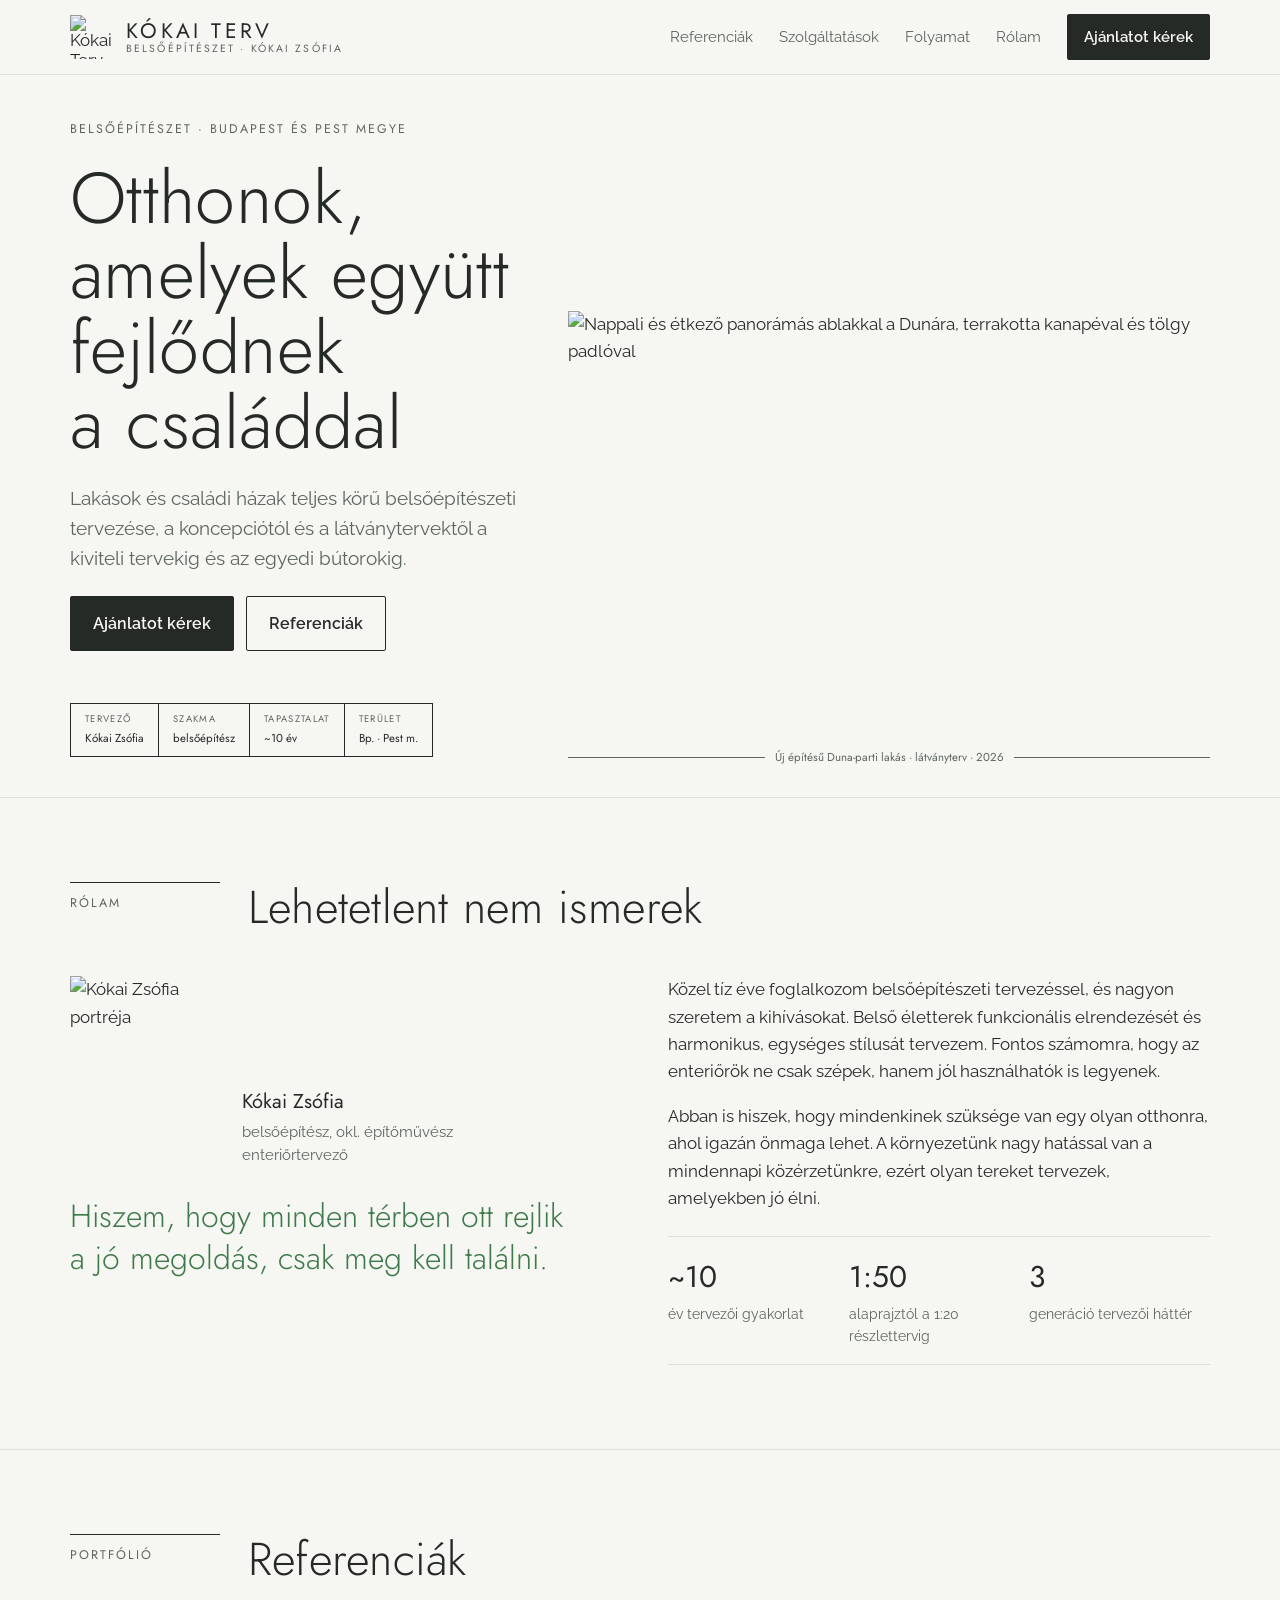
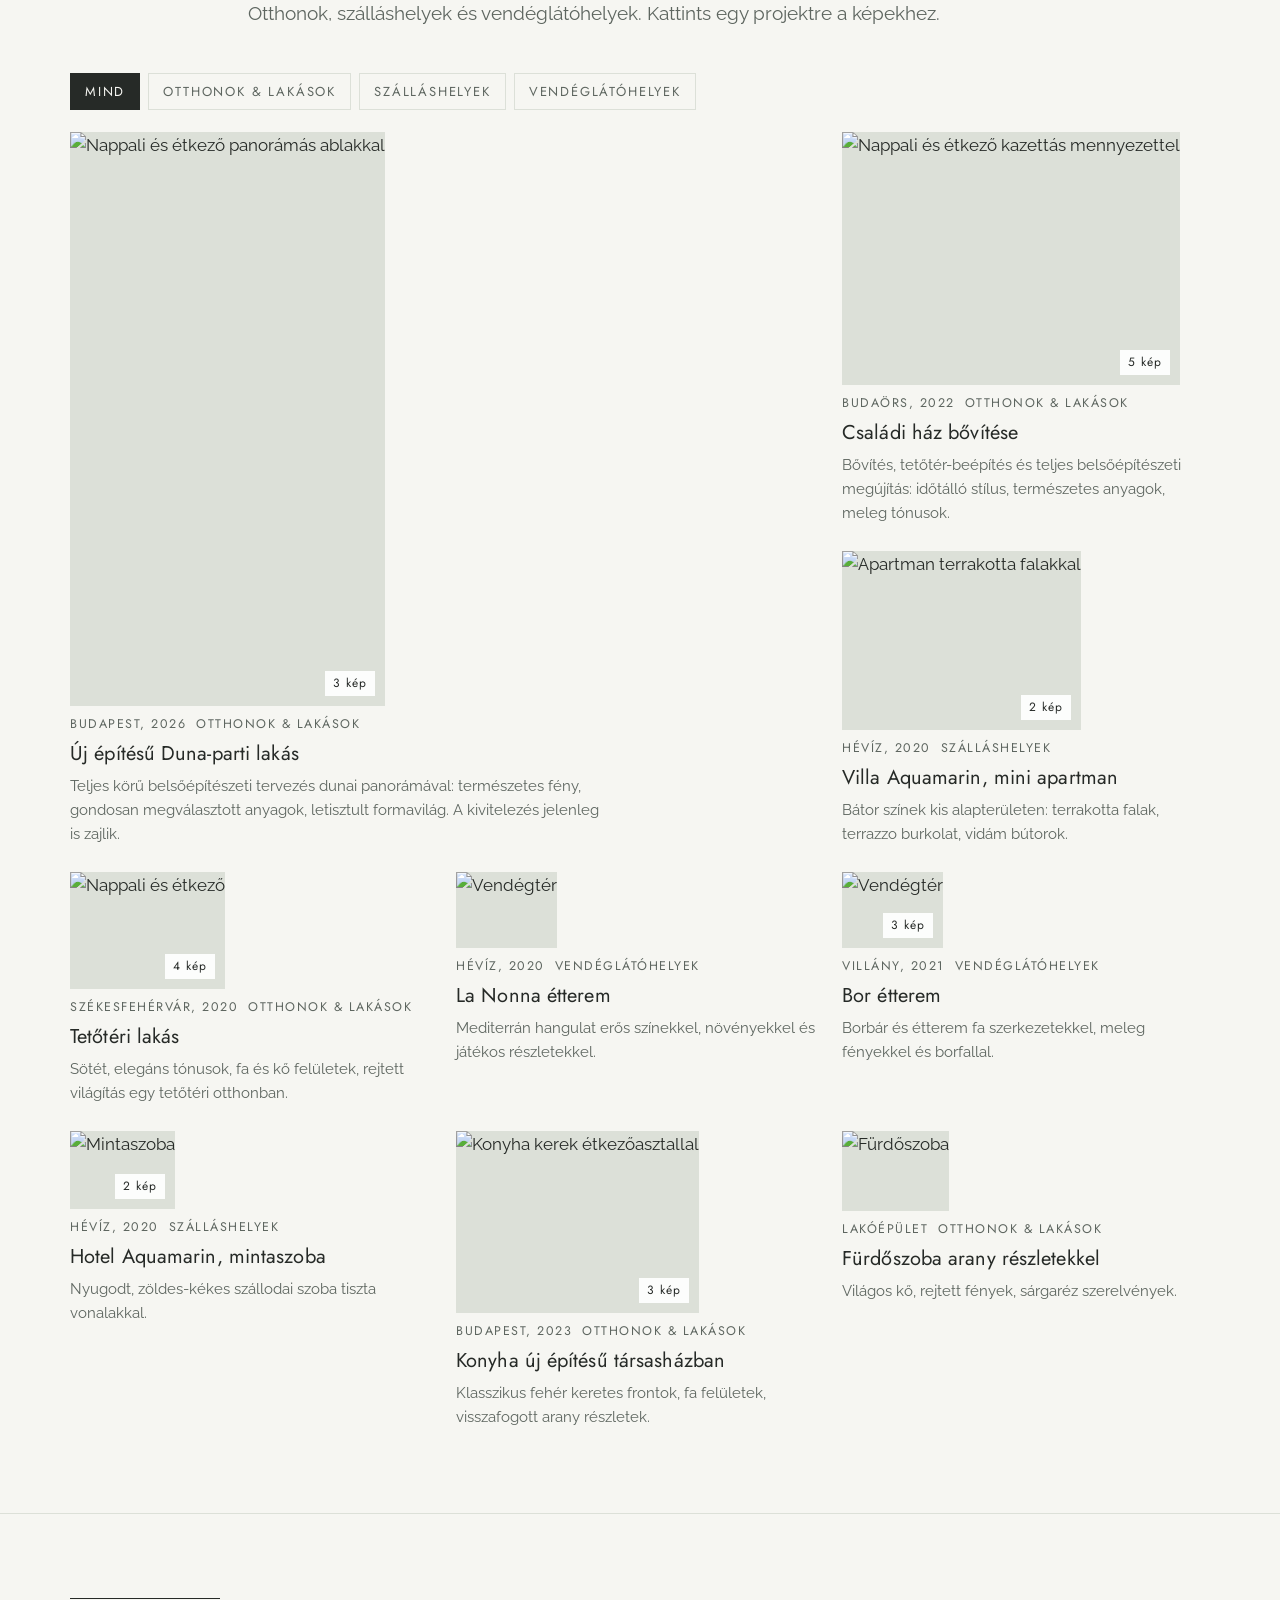
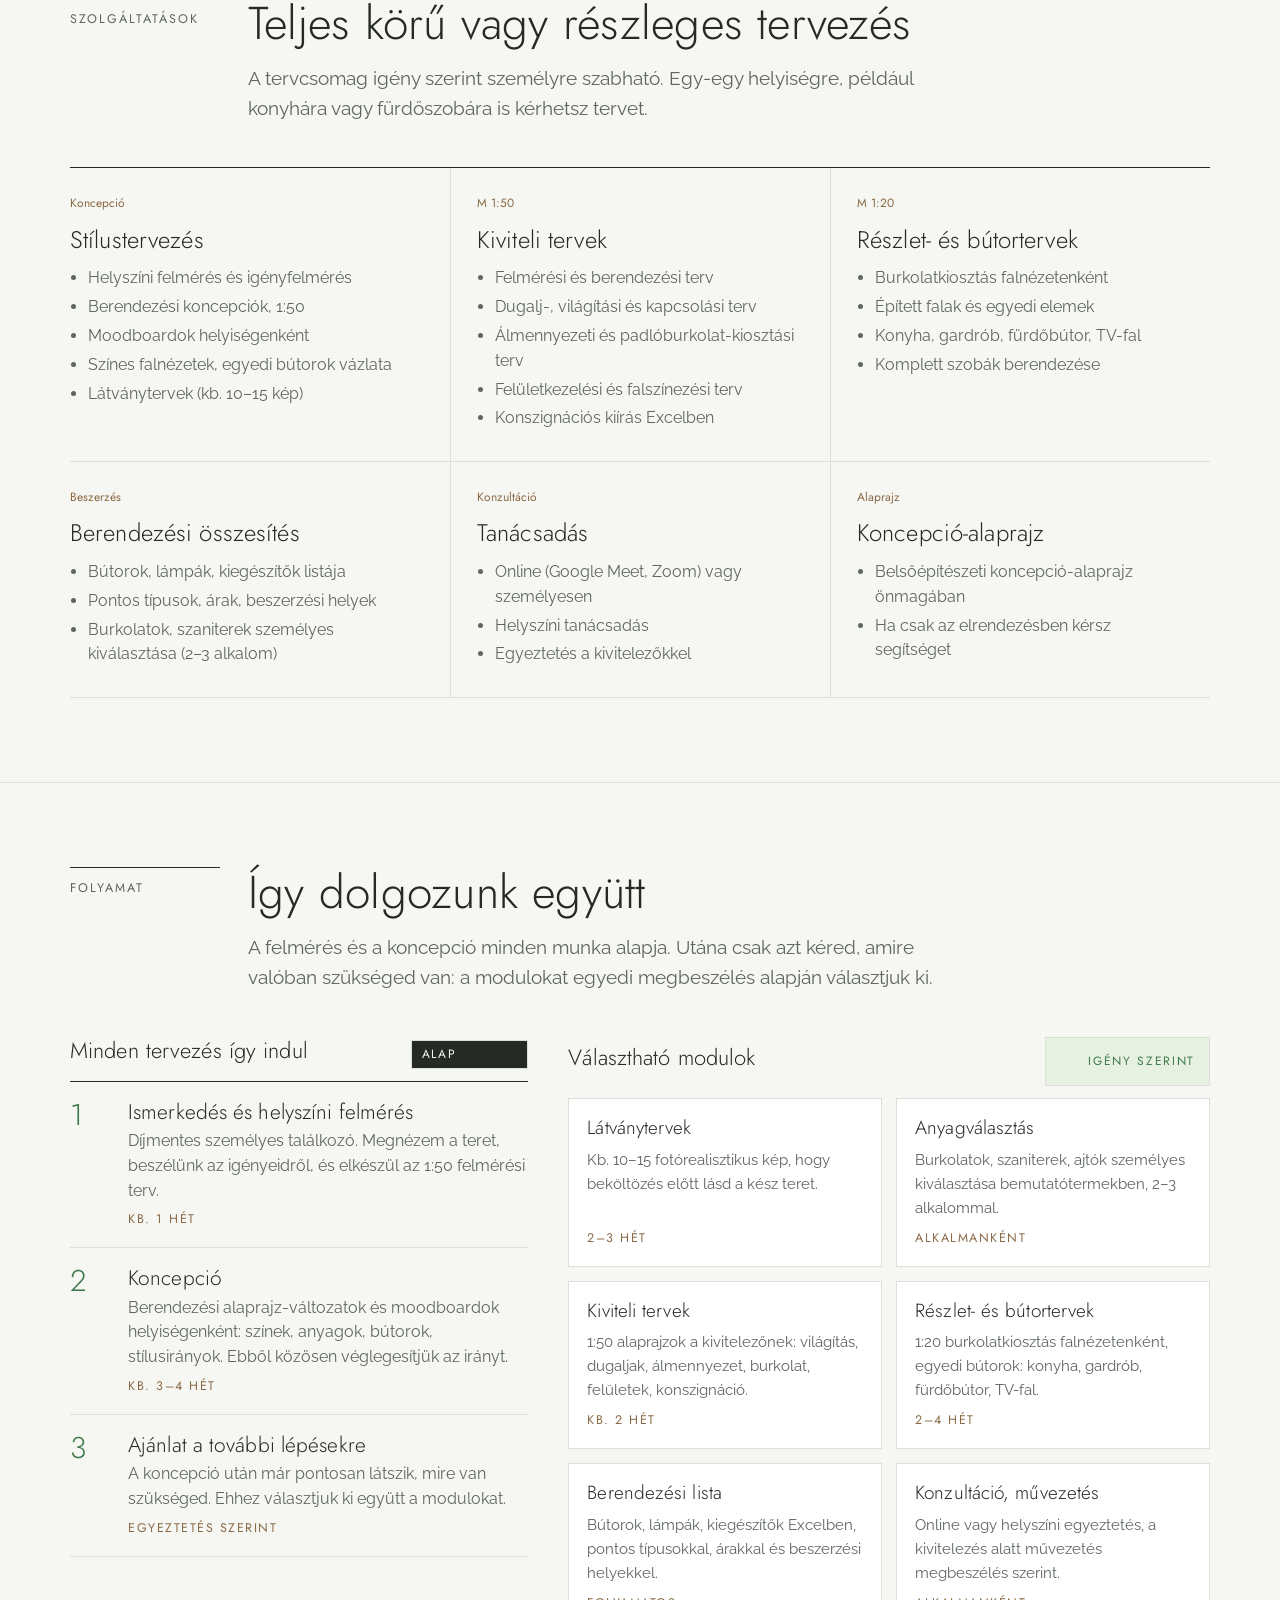
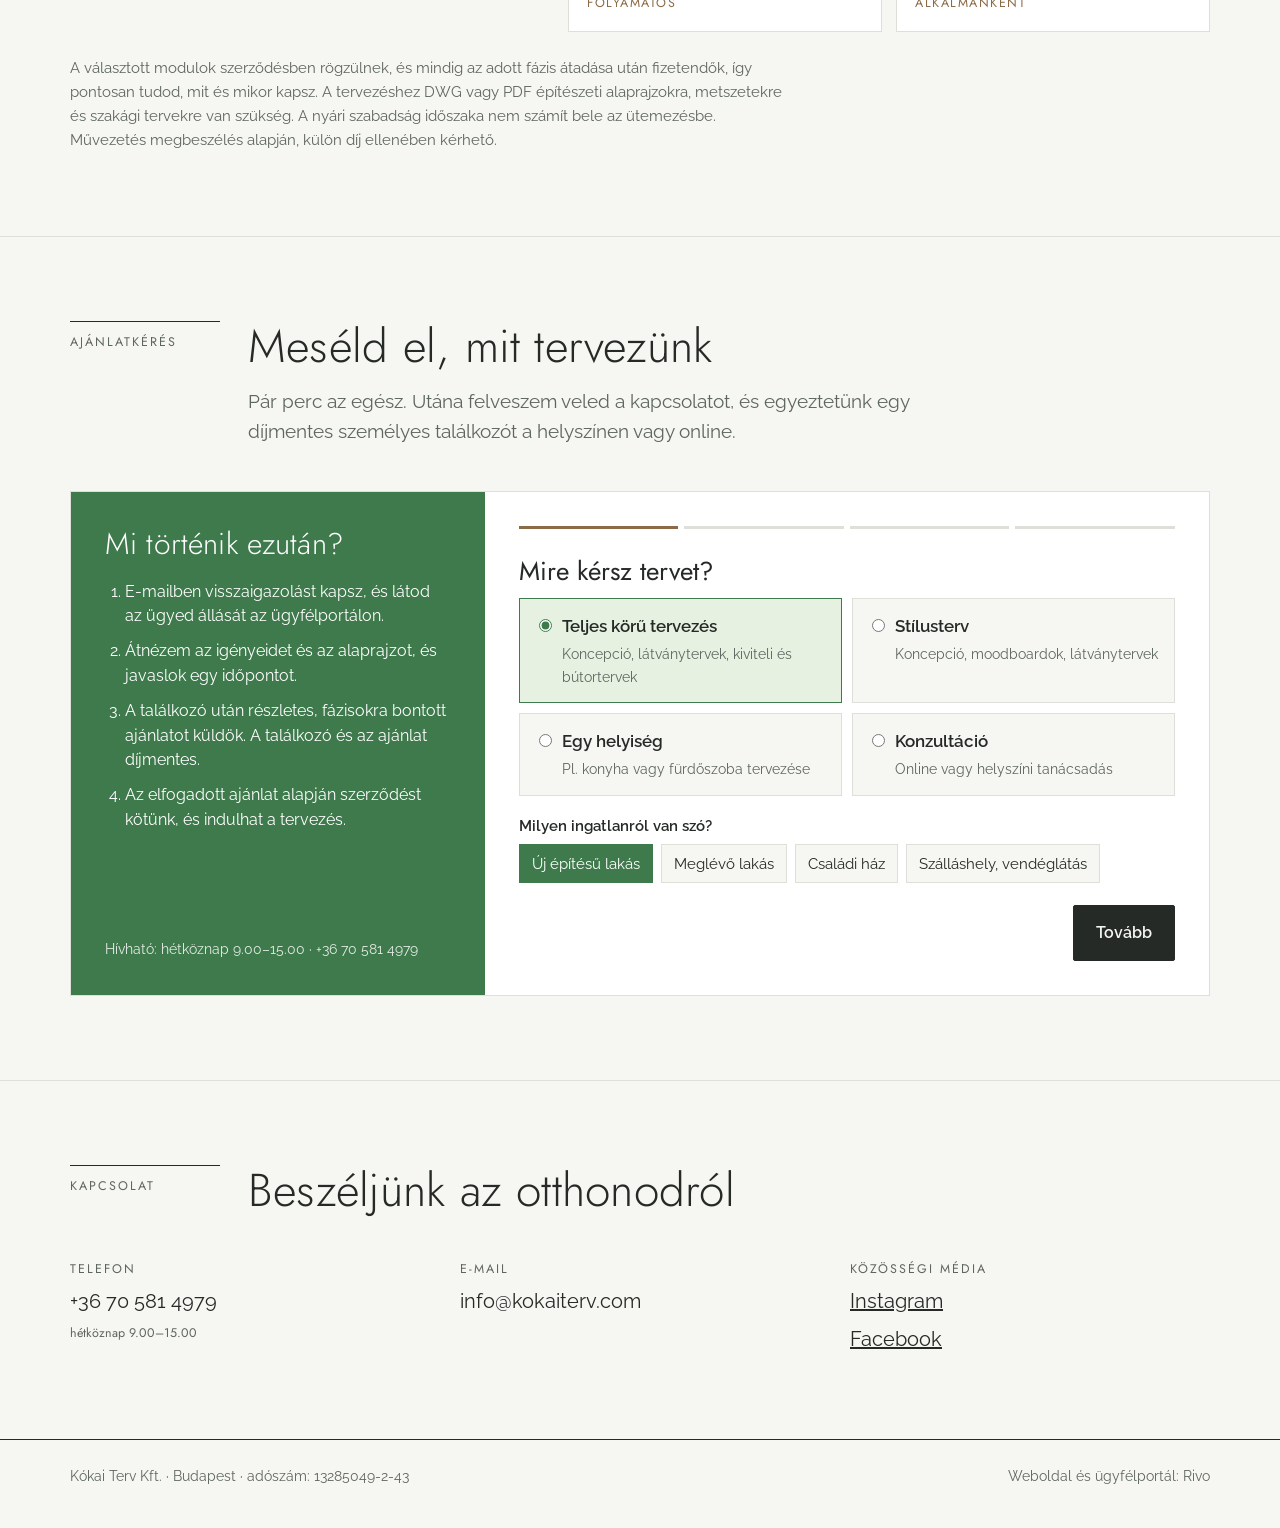
==== commit b824cf4d: "Ajánlat és előzmények, dokumentumok mérföldkövenként, üzenetek és módosítási kérések, naptár-szinkro" ====
--- a/index.html
+++ b/index.html
@@ -9,6 +9,7 @@
 window.google={script:{}};Object.defineProperty(window.google.script,'run',{get:runner});})();
 </script>
 <meta charset="utf-8">
+<meta name="viewport" content="width=device-width, initial-scale=1, viewport-fit=cover">
 <title>Kókai Terv Belsőépítészet</title>
 <link rel="preconnect" href="https://fonts.googleapis.com">
 <link href="https://fonts.googleapis.com/css2?family=Jost:wght@300;400;500&family=Raleway:wght@400;500;600;700&display=swap" rel="stylesheet">
@@ -492,489 +493,3 @@
 </script>
 
 </html>
-<!DOCTYPE html>
-<html lang="hu">
-<head>
-<script>
-/* Rivo: a Google Apps Script háttér hívása fetch-csel (Safari-barát, bejelentkezés nélkül) */
-(function(){var API='https://script.google.com/macros/s/AKfycbxYgeSJEPj4zQlQoxu1woLnLV8YQdEm2bXwhjzd2IbayPJULP6pmNfQOj3PonUnmEnA/exec';
-function call(fn,args,ok,fail){fetch(API,{method:'POST',body:JSON.stringify({fn:fn,args:args}),credentials:'omit',redirect:'follow'}).then(function(r){return r.json()}).then(function(j){if(j&&j.err!==undefined&&j.err!==null){fail&&fail(new Error(j.err))}else{ok&&ok(j?j.res:null)}}).catch(function(e){fail&&fail(e)})}
-function runner(){var ok=null,fail=null,p;p=new Proxy({},{get:function(_,name){if(name==='withSuccessHandler')return function(f){ok=f;return p};if(name==='withFailureHandler')return function(f){fail=f;return p};return function(){call(String(name),[].slice.call(arguments),ok,fail)}}});return p}
-window.google={script:{}};Object.defineProperty(window.google.script,'run',{get:runner});})();
-</script>
-<meta charset="utf-8">
-<title>Kókai Terv Belsőépítészet</title>
-<link rel="preconnect" href="https://fonts.googleapis.com">
-<link href="https://fonts.googleapis.com/css2?family=Jost:wght@300;400;500&family=Raleway:wght@400;500;600;700&display=swap" rel="stylesheet">
-<style>
-/* Layout: tervlap-logika – minden szakasz egy „lap” rajzpecséttel (lapszám, lépték), a fotók dolgoznak, a tipográfia csendes */
-:root{
-  --paper:#F6F6F2; --sheet:#FFFFFF; --ink:#262A27; --muted:#5E6660; --line:#DCE0D8;
-  --sage:#3F7A4C; --sage-tint:#E6F1E1; --leaf:#A9CF8A; --oak:#8A6A47; --on-sage:#FFFFFF;
-  --display:'Jost','Futura','Century Gothic',system-ui,sans-serif;
-  --body:'Raleway','Helvetica Neue',Arial,sans-serif;
-  --mono:'Jost','Futura','Century Gothic',system-ui,sans-serif;
-}
-html,:root[data-theme]{color-scheme:light}
-*{box-sizing:border-box}
-[hidden]{display:none!important}
-html{scroll-behavior:smooth}
-@media (prefers-reduced-motion:reduce){html{scroll-behavior:auto}*{transition:none!important;animation:none!important}}
-body{background:var(--paper);color:var(--ink);font-family:var(--body);font-size:17px;line-height:1.6;margin:0}
-a{color:inherit}
-:focus-visible{outline:2px solid var(--oak);outline-offset:3px}
-.wrap{max-width:1180px;margin:0 auto;padding-inline:20px}
-h1,h2,h3{font-family:var(--display);font-weight:300;margin:0;text-wrap:balance;letter-spacing:.005em}
-h1{font-size:clamp(38px,6vw,72px);line-height:1.04}
-h2{font-size:clamp(30px,4vw,46px);line-height:1.1}
-h3{font-size:24px;line-height:1.2}
-p{margin:0}
-.lead{font-size:19px;color:var(--muted);max-width:58ch}
-.tag{font-family:var(--mono);font-size:12.5px;letter-spacing:.16em;text-transform:uppercase;color:var(--muted)}
-.btn{display:inline-flex;align-items:center;gap:10px;font:inherit;font-weight:600;font-size:16px;border-radius:2px;padding:14px 22px;border:1.5px solid var(--ink);background:var(--ink);color:var(--paper);cursor:pointer;text-decoration:none}
-.btn.ghost{background:transparent;color:var(--ink)}
-.btn:hover{background:var(--sage);border-color:var(--sage);color:var(--on-sage)}
-
-/* fejléc */
-.top{position:sticky;top:env(safe-area-inset-top,0px);z-index:20;background:color-mix(in srgb,var(--paper) 92%,transparent);backdrop-filter:blur(8px);border-bottom:1px solid var(--line)}
-.top .wrap{display:flex;align-items:center;justify-content:space-between;gap:16px;padding-block:14px}
-.logo{display:flex;align-items:center;gap:12px;line-height:1.15;text-decoration:none}
-.logo img{width:44px;height:44px;display:block}
-.logo b{display:block;font-family:var(--display);font-weight:400;font-size:21px;letter-spacing:.16em}
-.logo span span{display:block;font-family:var(--display);font-size:10.5px;letter-spacing:.2em;color:var(--muted);text-transform:uppercase}
-.nav{display:flex;gap:26px;align-items:center;font-size:15px}
-.nav a{text-decoration:none;color:var(--muted)}
-.nav a:hover{color:var(--ink)}
-.nav .btn{padding:10px 16px;font-size:15px;color:var(--paper);white-space:nowrap}
-@media (max-width:860px){.nav a:not(.btn){display:none}}
-@media (max-width:520px){.logo span span{display:none}.logo b{white-space:nowrap;font-size:18px}.logo img{width:38px;height:38px}}
-
-/* hős */
-.hero{padding-block:44px 30px}
-.hero-grid{display:grid;grid-template-columns:minmax(0,5fr) minmax(0,7fr);gap:40px;align-items:end}
-.hero-copy{display:flex;flex-direction:column;gap:22px;padding-bottom:10px}
-.hero-copy .btns{display:flex;flex-wrap:wrap;gap:12px}
-.plate{position:relative;margin:0}
-.plate img{display:block;width:100%;height:auto;aspect-ratio:3/2;object-fit:cover;max-width:100%}
-.dim{display:flex;align-items:center;gap:10px;font-family:var(--mono);font-size:11.5px;color:var(--muted);margin-top:10px}
-.dim::before,.dim::after{content:"";flex:1;height:0;border-top:1px solid var(--muted)}
-.dim span{white-space:nowrap}
-.stamp{display:grid;grid-template-columns:repeat(4,auto);border:1px solid var(--ink);margin-top:30px;font-family:var(--mono);font-size:11.5px;width:max-content;max-width:100%}
-.stamp div{padding:8px 14px;border-right:1px solid var(--ink);display:flex;flex-direction:column;gap:2px}
-.stamp div:last-child{border-right:0}
-.stamp small{font-size:9.5px;letter-spacing:.14em;color:var(--muted);text-transform:uppercase}
-@media (max-width:900px){.hero-grid{grid-template-columns:minmax(0,1fr)}.stamp{grid-template-columns:repeat(2,auto)}.stamp div:nth-child(2){border-right:0}.stamp div:nth-child(-n+2){border-bottom:1px solid var(--ink)}}
-
-/* szakasz-lap */
-.sheet{padding-block:84px;border-top:1px solid var(--line)}
-.sheet-h{display:grid;grid-template-columns:150px minmax(0,1fr);gap:28px;margin-bottom:44px;align-items:start}
-.sheet-h .tag{padding-top:10px;border-top:1px solid var(--ink)}
-.sheet-h .txt{display:flex;flex-direction:column;gap:14px}
-@media (max-width:700px){.sheet-h{grid-template-columns:minmax(0,1fr);gap:12px}.sheet-h .tag{width:max-content}}
-
-/* rólam */
-.about{display:grid;grid-template-columns:minmax(0,1fr) minmax(0,1fr);gap:56px;align-items:start}
-.about blockquote{margin:0;font-family:var(--display);font-weight:300;font-size:clamp(24px,2.6vw,32px);line-height:1.3;color:var(--sage);text-wrap:balance}
-.portrait{display:grid;grid-template-columns:150px minmax(0,1fr);gap:22px;align-items:end}
-.portrait img{width:150px;height:190px;object-fit:cover;object-position:50% 20%;display:block;max-width:100%}
-.portrait figcaption{display:flex;flex-direction:column;gap:2px;font-size:14.5px;color:var(--muted)}
-.portrait figcaption b{font-family:var(--display);font-weight:400;font-size:20px;color:var(--ink)}
-.leftcol{display:flex;flex-direction:column;gap:30px}
-.about .col{display:flex;flex-direction:column;gap:18px;max-width:60ch}
-.facts{display:grid;grid-template-columns:repeat(3,minmax(0,1fr));border-top:1px solid var(--line);border-bottom:1px solid var(--line);margin-top:6px}
-.facts div{padding:16px 12px 16px 0;display:flex;flex-direction:column;gap:2px}
-.facts b{font-family:var(--display);font-weight:400;font-size:30px}
-.facts span{font-size:14px;color:var(--muted)}
-@media (max-width:800px){.about{grid-template-columns:minmax(0,1fr);gap:28px}}
-
-/* munkák */
-.filters{display:flex;flex-wrap:wrap;gap:8px;margin-bottom:22px}
-.filters button{font-family:var(--display);font-size:13px;letter-spacing:.14em;text-transform:uppercase;background:transparent;border:1px solid var(--line);padding:8px 14px;cursor:pointer;color:var(--muted)}
-.filters button[aria-pressed="true"]{background:var(--ink);border-color:var(--ink);color:var(--paper)}
-.pgrid{display:grid;grid-template-columns:repeat(3,minmax(0,1fr));gap:26px 18px}
-.pcard{display:flex;flex-direction:column;gap:8px;text-align:left;background:none;border:0;padding:0;cursor:zoom-in;color:inherit;font:inherit;min-width:0}
-.pcard .ph{position:relative;overflow:hidden;aspect-ratio:4/3;background:var(--line);max-width:100%}
-.pcard img{width:100%;height:100%;object-fit:cover;display:block;transition:transform .6s ease}
-.pcard:hover img{transform:scale(1.04)}
-.pcard .cnt{position:absolute;right:10px;bottom:10px;background:rgba(255,255,255,.92);color:#262A27;font-family:var(--display);font-size:12px;letter-spacing:.08em;padding:3px 8px}
-.pcard h3{font-size:20px;font-weight:400}
-.pcard .pm{font-family:var(--display);font-size:12.5px;letter-spacing:.12em;text-transform:uppercase;color:var(--muted);display:flex;justify-content:space-between;gap:10px;flex-wrap:wrap}
-.pcard.big{grid-column:span 2;grid-row:span 2}
-.pcard.big .ph{aspect-ratio:auto;flex:1;min-height:320px}
-.pdesc{font-size:15px;color:var(--muted);max-width:60ch}
-@media (max-width:900px){.pgrid{grid-template-columns:repeat(2,minmax(0,1fr))}.pcard.big{grid-row:auto}.pcard.big .ph{aspect-ratio:16/10;min-height:0;flex:none}}
-@media (max-width:560px){.pgrid{grid-template-columns:minmax(0,1fr)}.pcard.big{grid-column:auto}}
-/* szolgáltatások */
-.svc{display:grid;grid-template-columns:repeat(3,minmax(0,1fr));gap:0;border-top:1px solid var(--ink)}
-.svc article{padding:26px 26px 30px 0;display:flex;flex-direction:column;gap:12px;border-bottom:1px solid var(--line)}
-.svc article+article{padding-left:26px;border-left:1px solid var(--line)}
-.svc article:nth-child(3n+1){padding-left:0;border-left:0}
-.svc ul{margin:0;padding-left:18px;color:var(--muted);font-size:15.5px;display:flex;flex-direction:column;gap:4px}
-.svc .sc{font-family:var(--mono);font-size:12px;color:var(--oak)}
-@media (max-width:900px){.svc{grid-template-columns:minmax(0,1fr)}.svc article,.svc article+article{padding:22px 0;border-left:0}}
-
-/* folyamat */
-.flow{display:grid;grid-template-columns:minmax(0,5fr) minmax(0,7fr);gap:40px;align-items:start}
-.base{display:flex;flex-direction:column;border-top:1px solid var(--ink)}
-.bstep{display:grid;grid-template-columns:44px minmax(0,1fr);gap:14px;padding-block:18px;border-bottom:1px solid var(--line)}
-.bstep .n{font-family:var(--display);font-weight:300;font-size:30px;line-height:1;color:var(--sage)}
-.bstep h3{font-size:21px;margin-bottom:4px}
-.bstep p{color:var(--muted);font-size:15.5px}
-.bstep .t{display:block;margin-top:6px;font-family:var(--display);font-size:12.5px;letter-spacing:.12em;text-transform:uppercase;color:var(--oak)}
-.mods{display:grid;grid-template-columns:repeat(2,minmax(0,1fr));gap:14px}
-.mod{border:1px solid var(--line);background:var(--sheet);padding:18px;display:flex;flex-direction:column;gap:8px}
-.mod h3{font-size:19px}
-.mod p{color:var(--muted);font-size:15px}
-.mod .t{font-family:var(--display);font-size:12.5px;letter-spacing:.12em;text-transform:uppercase;color:var(--oak);margin-top:auto}
-.mod.opt-tag{position:relative}
-.colh{display:flex;justify-content:space-between;align-items:baseline;gap:10px;margin-bottom:12px;flex-wrap:wrap}
-.colh h3{font-size:22px}
-.badge{font-family:var(--display);font-size:12px;letter-spacing:.14em;text-transform:uppercase;padding:4px 10px}
-.badge.req{background:var(--ink);color:var(--paper)}
-.badge.opt{background:var(--sage-tint);color:var(--sage)}
-.note{margin-top:24px;font-size:15px;color:var(--muted);max-width:80ch}
-@media (max-width:900px){.flow{grid-template-columns:minmax(0,1fr)}}
-@media (max-width:560px){.mods{grid-template-columns:minmax(0,1fr)}}
-
-/* ajánlatkérés */
-.req{background:var(--sheet);border:1px solid var(--line);display:grid;grid-template-columns:minmax(0,4fr) minmax(0,7fr)}
-.req aside{background:var(--sage);color:var(--on-sage);padding:34px;display:flex;flex-direction:column;gap:18px}
-.req aside h3{font-size:30px}
-.req aside ol{margin:0;padding-left:20px;display:flex;flex-direction:column;gap:10px;font-size:15.5px}
-.req aside .small{font-size:13.5px;opacity:.85;margin-top:auto}
-.req form{padding:34px;display:flex;flex-direction:column;gap:22px;min-width:0}
-.prog{display:flex;gap:6px}
-.prog i{flex:1;height:3px;background:var(--line)}
-.prog i.on{background:var(--oak)}
-fieldset{border:0;margin:0;padding:0;display:flex;flex-direction:column;gap:18px;min-width:0}
-legend{font-family:var(--display);font-size:26px;padding:0;margin-bottom:6px}
-.fld{display:flex;flex-direction:column;gap:6px;font-weight:600;font-size:15px;min-width:0}
-.fld small{font-weight:400;color:var(--muted)}
-input[type=text],input[type=email],input[type=tel],input[type=number],select,textarea{font:inherit;font-weight:400;color:var(--ink);background:var(--paper);border:1px solid var(--line);border-radius:2px;padding:11px 12px;width:100%}
-textarea{min-height:96px;resize:vertical}
-.g2{display:grid;grid-template-columns:minmax(0,1fr) minmax(0,1fr);gap:14px}
-@media (max-width:620px){.g2{grid-template-columns:minmax(0,1fr)}}
-.opts{display:grid;grid-template-columns:repeat(2,minmax(0,1fr));gap:10px}
-@media (max-width:620px){.opts{grid-template-columns:minmax(0,1fr)}}
-.opt{position:relative;display:flex;flex-direction:column;gap:3px;border:1px solid var(--line);padding:14px 14px 14px 42px;cursor:pointer;font-weight:400;background:var(--paper)}
-.opt input{position:absolute;left:14px;top:17px;accent-color:var(--sage)}
-.opt b{font-weight:600}
-.opt span{font-size:14px;color:var(--muted)}
-.opt:has(input:checked){border-color:var(--sage);background:var(--sage-tint)}
-.pills{display:flex;flex-wrap:wrap;gap:8px}
-.pill{position:relative}
-.pill input{position:absolute;opacity:0;inset:0}
-.pill span{display:inline-block;border:1px solid var(--line);padding:7px 12px;font-weight:400;font-size:14.5px;cursor:pointer;background:var(--paper)}
-.pill input:checked+span{background:var(--sage);border-color:var(--sage);color:var(--on-sage)}
-.pill input:focus-visible+span{outline:2px solid var(--oak);outline-offset:2px}
-.slots{display:grid;grid-template-columns:repeat(auto-fill,minmax(150px,1fr));gap:8px}
-.fee{display:flex;justify-content:space-between;gap:12px;flex-wrap:wrap;border-top:1px solid var(--line);border-bottom:1px solid var(--line);padding-block:12px;font-size:15px}
-.fee b{font-family:var(--mono);font-weight:500}
-.nav2{display:flex;justify-content:space-between;gap:12px;flex-wrap:wrap}
-.err{color:#A13D2D;font-size:14.5px}
-.done{display:flex;flex-direction:column;gap:14px}
-.done .sum{font-family:var(--mono);font-size:13px;background:var(--paper);border:1px solid var(--line);padding:14px;white-space:pre-wrap;overflow-wrap:anywhere}
-@media (max-width:900px){.req{grid-template-columns:minmax(0,1fr)}.req aside,.req form{padding:24px}}
-
-/* kapcsolat + lábléc */
-.contact{display:grid;grid-template-columns:repeat(3,minmax(0,1fr));gap:30px}
-.contact div{display:flex;flex-direction:column;gap:6px}
-.contact .v{font-size:20px;user-select:all}
-@media (max-width:760px){.contact{grid-template-columns:minmax(0,1fr)}}
-footer{border-top:1px solid var(--ink);padding-block:26px 40px;font-size:13.5px;color:var(--muted)}
-footer .wrap{display:flex;justify-content:space-between;gap:14px;flex-wrap:wrap}
-
-/* nagyító */
-.lb{position:fixed;inset:0;z-index:50;background:rgba(15,16,15,.92);display:flex;align-items:center;justify-content:center;padding:calc(20px + env(safe-area-inset-top,0px)) 20px calc(20px + env(safe-area-inset-bottom,0px))}
-.lb img{max-width:100%;max-height:100%;object-fit:contain}
-.lb button{position:absolute;background:transparent;border:1px solid rgba(255,255,255,.5);color:#fff;font:inherit;font-size:22px;width:46px;height:46px;cursor:pointer}
-.lb .x{top:calc(16px + env(safe-area-inset-top,0px));right:16px}
-.lb .pv{left:16px;top:50%}
-.lb .nx{right:16px;top:50%}
-.lb figcaption{position:absolute;bottom:calc(14px + env(safe-area-inset-bottom,0px));left:0;right:0;text-align:center;color:#ddd;font-family:var(--mono);font-size:12px}
-</style>
-
-<header class="top">
-  <div class="wrap">
-    <a class="logo" href="#kezdo"><img data-k="logo" alt="Kókai Terv logó" width="44" height="44" style="mix-blend-mode:multiply"><span><b>KÓKAI TERV</b><span>Belsőépítészet · Kókai Zsófia</span></span></a>
-    <nav class="nav" aria-label="Főmenü">
-      <a href="#munkak">Referenciák</a><a href="#szolgaltatasok">Szolgáltatások</a><a href="#folyamat">Folyamat</a><a href="#rolam">Rólam</a>
-      <a class="btn" href="#ajanlat">Ajánlatot kérek</a>
-    </nav>
-  </div>
-</header>
-
-<main id="kezdo">
-  <section class="hero">
-    <div class="wrap hero-grid">
-      <div class="hero-copy">
-        <span class="tag">Belsőépítészet · Budapest és Pest megye</span>
-        <h1>Otthonok, amelyek együtt fejlődnek a családdal</h1>
-        <p class="lead">Lakások és családi házak teljes körű belsőépítészeti tervezése, a koncepciótól és a látványtervektől a kiviteli tervekig és az egyedi bútorokig.</p>
-        <div class="btns"><a class="btn" href="#ajanlat">Ajánlatot kérek</a><a class="btn ghost" href="#munkak">Referenciák</a></div>
-        <div class="stamp" aria-label="Tervezői adatok">
-          <div><small>Tervező</small>Kókai Zsófia</div>
-          <div><small>Szakma</small>belsőépítész</div>
-          <div><small>Tapasztalat</small>~10 év</div>
-          <div><small>Terület</small>Bp. · Pest m.</div>
-        </div>
-      </div>
-      <figure class="plate">
-        <img data-k="r1b" alt="Nappali és étkező panorámás ablakkal a Dunára, terrakotta kanapéval és tölgy padlóval" width="1536" height="1024">
-        <div class="dim"><span>Új építésű Duna-parti lakás · látványterv · 2026</span></div>
-      </figure>
-    </div>
-  </section>
-
-  <section class="sheet" id="rolam">
-    <div class="wrap">
-      <div class="sheet-h"><span class="tag">Rólam</span><div class="txt"><h2>Lehetetlent nem ismerek</h2></div></div>
-      <div class="about">
-        <div class="leftcol"><figure class="portrait" style="margin:0"><img data-k="img3762" alt="Kókai Zsófia portréja" width="150" height="190"><figcaption><b>Kókai Zsófia</b>belsőépítész, okl. építőművész<br>enteriőrtervező</figcaption></figure><blockquote>Hiszem, hogy minden térben ott rejlik a jó megoldás, csak meg kell találni.</blockquote></div>
-        <div class="col">
-          <p>Közel tíz éve foglalkozom belsőépítészeti tervezéssel, és nagyon szeretem a kihívásokat. Belső életterek funkcionális elrendezését és harmonikus, egységes stílusát tervezem. Fontos számomra, hogy az enteriőrök ne csak szépek, hanem jól használhatók is legyenek.</p>
-          <p>Abban is hiszek, hogy mindenkinek szüksége van egy olyan otthonra, ahol igazán önmaga lehet. A környezetünk nagy hatással van a mindennapi közérzetünkre, ezért olyan tereket tervezek, amelyekben jó élni.</p>
-          <div class="facts">
-            <div><b>~10</b><span>év tervezői gyakorlat</span></div>
-            <div><b>1:50</b><span>alaprajztól a 1:20 részlettervig</span></div>
-            <div><b>3</b><span>generáció tervezői háttér</span></div>
-          </div>
-        </div>
-      </div>
-    </div>
-  </section>
-
-  <section class="sheet" id="munkak">
-    <div class="wrap">
-      <div class="sheet-h"><span class="tag">Portfólió</span><div class="txt"><h2>Referenciák</h2><p class="lead">Otthonok, szálláshelyek és vendéglátóhelyek. Kattints egy projektre a képekhez.</p></div></div>
-      <div class="filters" id="filters" role="group" aria-label="Szűrés kategória szerint"></div><div class="pgrid" id="works"></div>
-    </div>
-  </section>
-
-  <section class="sheet" id="szolgaltatasok">
-    <div class="wrap">
-      <div class="sheet-h"><span class="tag">Szolgáltatások</span><div class="txt"><h2>Teljes körű vagy részleges tervezés</h2><p class="lead">A tervcsomag igény szerint személyre szabható. Egy-egy helyiségre, például konyhára vagy fürdőszobára is kérhetsz tervet.</p></div></div>
-      <div class="svc">
-        <article><span class="sc">Koncepció</span><h3>Stílustervezés</h3><ul><li>Helyszíni felmérés és igényfelmérés</li><li>Berendezési koncepciók, 1:50</li><li>Moodboardok helyiségenként</li><li>Színes falnézetek, egyedi bútorok vázlata</li><li>Látványtervek (kb. 10–15 kép)</li></ul></article>
-        <article><span class="sc">M 1:50</span><h3>Kiviteli tervek</h3><ul><li>Felmérési és berendezési terv</li><li>Dugalj-, világítási és kapcsolási terv</li><li>Álmennyezeti és padlóburkolat-kiosztási terv</li><li>Felületkezelési és falszínezési terv</li><li>Konszignációs kiírás Excelben</li></ul></article>
-        <article><span class="sc">M 1:20</span><h3>Részlet- és bútortervek</h3><ul><li>Burkolatkiosztás falnézetenként</li><li>Épített falak és egyedi elemek</li><li>Konyha, gardrób, fürdőbútor, TV-fal</li><li>Komplett szobák berendezése</li></ul></article>
-        <article><span class="sc">Beszerzés</span><h3>Berendezési összesítés</h3><ul><li>Bútorok, lámpák, kiegészítők listája</li><li>Pontos típusok, árak, beszerzési helyek</li><li>Burkolatok, szaniterek személyes kiválasztása (2–3 alkalom)</li></ul></article>
-        <article><span class="sc">Konzultáció</span><h3>Tanácsadás</h3><ul><li>Online (Google Meet, Zoom) vagy személyesen</li><li>Helyszíni tanácsadás</li><li>Egyeztetés a kivitelezőkkel</li></ul></article>
-        <article><span class="sc">Alaprajz</span><h3>Koncepció-alaprajz</h3><ul><li>Belsőépítészeti koncepció-alaprajz önmagában</li><li>Ha csak az elrendezésben kérsz segítséget</li></ul></article>
-      </div>
-    </div>
-  </section>
-
-  <section class="sheet" id="folyamat">
-    <div class="wrap">
-      <div class="sheet-h"><span class="tag">Folyamat</span><div class="txt"><h2>Így dolgozunk együtt</h2><p class="lead">A felmérés és a koncepció minden munka alapja. Utána csak azt kéred, amire valóban szükséged van: a modulokat egyedi megbeszélés alapján választjuk ki.</p></div></div>
-      <div class="flow">
-        <div>
-          <div class="colh"><h3>Minden tervezés így indul</h3><span class="badge req">Alap</span></div>
-          <div class="base">
-            <div class="bstep"><span class="n">1</span><div><h3>Ismerkedés és helyszíni felmérés</h3><p>Díjmentes személyes találkozó. Megnézem a teret, beszélünk az igényeidről, és elkészül az 1:50 felmérési terv.</p><span class="t">kb. 1 hét</span></div></div>
-            <div class="bstep"><span class="n">2</span><div><h3>Koncepció</h3><p>Berendezési alaprajz-változatok és moodboardok helyiségenként: színek, anyagok, bútorok, stílusirányok. Ebből közösen véglegesítjük az irányt.</p><span class="t">kb. 3–4 hét</span></div></div>
-            <div class="bstep"><span class="n">3</span><div><h3>Ajánlat a további lépésekre</h3><p>A koncepció után már pontosan látszik, mire van szükséged. Ehhez választjuk ki együtt a modulokat.</p><span class="t">egyeztetés szerint</span></div></div>
-          </div>
-        </div>
-        <div>
-          <div class="colh"><h3>Választható modulok</h3><span class="badge opt">Igény szerint</span></div>
-          <div class="mods">
-            <div class="mod"><h3>Látványtervek</h3><p>Kb. 10–15 fotórealisztikus kép, hogy beköltözés előtt lásd a kész teret.</p><span class="t">2–3 hét</span></div>
-            <div class="mod"><h3>Anyagválasztás</h3><p>Burkolatok, szaniterek, ajtók személyes kiválasztása bemutatótermekben, 2–3 alkalommal.</p><span class="t">alkalmanként</span></div>
-            <div class="mod"><h3>Kiviteli tervek</h3><p>1:50 alaprajzok a kivitelezőnek: világítás, dugaljak, álmennyezet, burkolat, felületek, konszignáció.</p><span class="t">kb. 2 hét</span></div>
-            <div class="mod"><h3>Részlet- és bútortervek</h3><p>1:20 burkolatkiosztás falnézetenként, egyedi bútorok: konyha, gardrób, fürdőbútor, TV-fal.</p><span class="t">2–4 hét</span></div>
-            <div class="mod"><h3>Berendezési lista</h3><p>Bútorok, lámpák, kiegészítők Excelben, pontos típusokkal, árakkal és beszerzési helyekkel.</p><span class="t">folyamatos</span></div>
-            <div class="mod"><h3>Konzultáció, művezetés</h3><p>Online vagy helyszíni egyeztetés, a kivitelezés alatt művezetés megbeszélés szerint.</p><span class="t">alkalmanként</span></div>
-          </div>
-        </div>
-      </div>
-      <p class="note">A választott modulok szerződésben rögzülnek, és mindig az adott fázis átadása után fizetendők, így pontosan tudod, mit és mikor kapsz. A tervezéshez DWG vagy PDF építészeti alaprajzokra, metszetekre és szakági tervekre van szükség. A nyári szabadság időszaka nem számít bele az ütemezésbe. Művezetés megbeszélés alapján, külön díj ellenében kérhető.</p>
-    </div>
-  </section>
-
-  <section class="sheet" id="ajanlat">
-    <div class="wrap">
-      <div class="sheet-h"><span class="tag">Ajánlatkérés</span><div class="txt"><h2>Meséld el, mit tervezünk</h2><p class="lead">Pár perc az egész. Utána felveszem veled a kapcsolatot, és egyeztetünk egy díjmentes személyes találkozót a helyszínen vagy online.</p></div></div>
-      <div class="req">
-        <aside>
-          <h3>Mi történik ezután?</h3>
-          <ol>
-            <li>E-mailben visszaigazolást kapsz, és látod az ügyed állását az ügyfélportálon.</li>
-            <li>Átnézem az igényeidet és az alaprajzot, és javaslok egy időpontot.</li>
-            <li>A találkozó után részletes, fázisokra bontott ajánlatot küldök. A találkozó és az ajánlat díjmentes.</li>
-            <li>Az elfogadott ajánlat alapján szerződést kötünk, és indulhat a tervezés.</li>
-          </ol>
-          <p class="small">Hívható: hétköznap 9.00–15.00 · +36 70 581 4979</p>
-        </aside>
-        <form id="rf" novalidate>
-          <div class="prog" aria-hidden="true"><i class="on"></i><i></i><i></i><i></i></div>
-
-          <fieldset data-step="1">
-            <legend>Mire kérsz tervet?</legend>
-            <div class="opts" role="radiogroup" aria-label="Szolgáltatás">
-              <label class="opt"><input type="radio" name="tipus" id="t1" value="Teljes belsőépítészeti tervezés" checked><b>Teljes körű tervezés</b><span>Koncepció, látványtervek, kiviteli és bútortervek</span></label>
-              <label class="opt"><input type="radio" name="tipus" id="t2" value="Stílusterv és látványtervek"><b>Stílusterv</b><span>Koncepció, moodboardok, látványtervek</span></label>
-              <label class="opt"><input type="radio" name="tipus" id="t3" value="Egy helyiség (konyha, fürdő)"><b>Egy helyiség</b><span>Pl. konyha vagy fürdőszoba tervezése</span></label>
-              <label class="opt"><input type="radio" name="tipus" id="t4" value="Konzultáció"><b>Konzultáció</b><span>Online vagy helyszíni tanácsadás</span></label>
-            </div>
-            <div class="fld">Milyen ingatlanról van szó?
-              <div class="pills">
-                <label class="pill"><input type="radio" name="ingatlan" id="i1" value="Új építésű lakás" checked><span>Új építésű lakás</span></label>
-                <label class="pill"><input type="radio" name="ingatlan" id="i2" value="Meglévő lakás felújítása"><span>Meglévő lakás</span></label>
-                <label class="pill"><input type="radio" name="ingatlan" id="i3" value="Családi ház"><span>Családi ház</span></label>
-                <label class="pill"><input type="radio" name="ingatlan" id="i4" value="Szálláshely, vendéglátóhely"><span>Szálláshely, vendéglátás</span></label>
-              </div>
-            </div>
-          </fieldset>
-
-          <fieldset data-step="2" hidden>
-            <legend>Az ingatlan</legend>
-            <div class="g2">
-              <label class="fld">Tervezési terület<small>m², hozzávetőleg</small><input type="number" id="m2" name="m2" min="5" inputmode="numeric" placeholder="pl. 85"></label>
-              <label class="fld">Település, kerület<small>&nbsp;</small><input type="text" id="hely" name="hely" placeholder="pl. Budapest XIII."></label>
-            </div>
-            <div class="fld">Mely helyiségekről van szó?<small>Többet is jelölhetsz.</small>
-              <div class="pills" id="rooms"></div>
-            </div>
-            <label class="fld">Milyen állapotban van most?<select id="allapot" name="allapot"><option>Még épül, kulcsra kész lesz</option><option>Szerkezetkész / szürke állapot</option><option>Lakott, felújítás előtt</option><option>Bővítés, tetőtér-beépítés</option></select></label>
-            <label class="fld">Alaprajz vagy fotók<small>PDF, DWG vagy kép. A tervezéshez az építészeti alaprajz szükséges.</small><input type="file" id="fajl" name="fajl" multiple accept="image/*,.pdf,.dwg"></label>
-          </fieldset>
-
-          <fieldset data-step="3" hidden>
-            <legend>Ütemezés és stílus</legend>
-            <div class="g2">
-              <label class="fld">Mikor kezdenéd?<select id="kezdes" name="kezdes"><option>1 hónapon belül</option><option>1–3 hónap múlva</option><option>3 hónapnál később</option><option>Még csak tájékozódom</option></select></label>
-              <label class="fld">Mikorra kell elkészülnie?<input type="text" id="hatarido" name="hatarido" placeholder="pl. beköltözés 2027 tavasz"></label>
-            </div>
-            <label class="fld">Milyen hangulatot szeretnél?<small>Pár szó elég: amit szeretsz, és amit semmiképp.</small><textarea id="stilus" name="stilus" placeholder="pl. világos, természetes anyagok, sok fa, nem szeretném a hideg fehér-szürkét"></textarea></label>
-            <div class="fld">Mivel kezdjük?
-              <div class="opts">
-                <label class="opt"><input type="radio" name="elso" id="e1" value="Helyszíni felmérés" checked><b>Helyszíni felmérés</b><span>Díjmentes személyes találkozó a helyszínen: felmérés és igényfelmérés</span></label>
-                <label class="opt"><input type="radio" name="elso" id="e2" value="Online konzultáció"><b>Online konzultáció</b><span>Díjmentes, Google Meet vagy Zoom, alaprajz alapján</span></label>
-              </div>
-            </div>
-            <div class="fld">Melyik időpont lenne jó?<small>Javasolt időpontok, hétköznap 9–15 között. A végleges időpontot egyeztetjük.</small>
-              <div class="slots" id="slots"></div>
-            </div>
-            <div class="fee"><span>Az első találkozó és az ajánlat</span><b>díjmentes</b></div>
-          </fieldset>
-
-          <fieldset data-step="4" hidden>
-            <legend>Elérhetőség</legend>
-            <div class="g2">
-              <label class="fld">Név<input type="text" id="nev" name="nev" autocomplete="name" required></label>
-              <label class="fld">Telefon<input type="tel" id="tel" name="tel" autocomplete="tel" required></label>
-            </div>
-            <label class="fld">E-mail<input type="email" id="email" name="email" autocomplete="email" required></label>
-            <label class="fld">Megjegyzés<textarea id="megj" name="megj" placeholder="Bármi, amit fontosnak tartasz"></textarea></label>
-            <label class="opt" style="padding-left:42px"><input type="checkbox" id="gdpr" name="gdpr" required><span style="color:var(--ink)">Elfogadom az adatkezelési tájékoztatót. Az adataimat a Kókai Terv Kft. az ajánlatkérés kezeléséhez használja.</span></label>
-          </fieldset>
-
-          <p class="err" id="err" hidden></p>
-          <div class="nav2"><button type="button" class="btn ghost" id="back" hidden>Vissza</button><span></span><button type="submit" class="btn" id="next">Tovább</button></div>
-        </form>
-      </div>
-    </div>
-  </section>
-
-  <section class="sheet" id="kapcsolat">
-    <div class="wrap">
-      <div class="sheet-h"><span class="tag">Kapcsolat</span><div class="txt"><h2>Beszéljünk az otthonodról</h2></div></div>
-      <div class="contact">
-        <div><span class="tag">Telefon</span><span class="v">+36 70 581 4979</span><span class="tag" style="text-transform:none;letter-spacing:0">hétköznap 9.00–15.00</span></div>
-        <div><span class="tag">E-mail</span><span class="v">info@kokaiterv.com</span></div>
-        <div><span class="tag">Közösségi média</span><a class="v" href="https://www.instagram.com/kokaiterv" target="_blank" rel="noopener">Instagram</a><a class="v" href="https://www.facebook.com/kokaiterv" target="_blank" rel="noopener">Facebook</a></div>
-      </div>
-    </div>
-  </section>
-</main>
-
-<footer>
-  <div class="wrap">
-    <span>Kókai Terv Kft. · Budapest · adószám: 13285049-2-43</span>
-    <span>Weboldal és ügyfélportál: Rivo</span>
-  </div>
-</footer>
-
-<div class="lb" id="lb" hidden role="dialog" aria-modal="true" aria-label="Kép nagyítva">
-  <img id="lbimg" alt="">
-  <figcaption id="lbcap"></figcaption>
-  <button class="x" id="lbx" aria-label="Bezárás">×</button>
-  <button class="pv" id="lbp" aria-label="Előző kép">‹</button>
-  <button class="nx" id="lbn" aria-label="Következő kép">›</button>
-</div>
-
-<script>var Q=(function(){var q={};location.search.replace(/^\?/,'').split('&').forEach(function(x){if(!x)return;var a=x.split('=');q[decodeURIComponent(a[0])]=decodeURIComponent((a[1]||'').replace(/\+/g,' '))});return q})();var CFG={url:'https://generalteamhungary-maker.github.io/rivo-kokai/',img:{r1a:'https://lh3.googleusercontent.com/d/1kYecEihmXCOR7qZpD_uWW-R4wiufqf0e=w1600',r1b:'https://lh3.googleusercontent.com/d/10b7C9HAJkNqgKG8tQ7_2Tq8Ex7T_FRVN=w1600',r1c:'https://lh3.googleusercontent.com/d/1fKvcQN3qjYd8j0vbZYFQcJTpshYRmxYA=w1600',r2a:'https://lh3.googleusercontent.com/d/1gDpXKeJhKSY4n5YhHdMGVCaxXZXZuNC7=w1600',r2b:'https://lh3.googleusercontent.com/d/1OypUMMEMIjilLiBPOMy7htrTBImPKmjO=w1600',r2c:'https://lh3.googleusercontent.com/d/1GXFlmR2Q22gOGzH4OSCJh3zgTlMRB9as=w1600',r3a:'https://lh3.googleusercontent.com/d/1f2OJv3_P_QDakMngNlYdDe2xFleCSzsQ=w1600',r3b:'https://lh3.googleusercontent.com/d/1yyodc1JnsOnvHWJ04Jf3-eogk8PE3qup=w1600',r3c:'https://lh3.googleusercontent.com/d/1X3CsiJUjyrtfp8oDHesPobwvw51gzNLM=w1600',bud1:'https://lh3.googleusercontent.com/d/1ISjVXeTgLXAM53IKMNeyrggkbiyDjrxi=w1600',bud2:'https://lh3.googleusercontent.com/d/1yazgjvDa2lOgzBpnUusr-82Ub0EFEE6O=w1600',bud3:'https://lh3.googleusercontent.com/d/1V_rHKy72lsp_AG2NcqQXTs0biM0n-QS9=w1600',bud4:'https://lh3.googleusercontent.com/d/1jnlRh_4t26v-00S8sM_1Sp5AUXT3JNC4=w1600',x5:'https://lh3.googleusercontent.com/d/1VcqAeTPKvPDLlaIsFVG_dBOpYpoBsb6X=w1600',szfv1:'https://lh3.googleusercontent.com/d/15pjYuDmmm2LJpQQsqvRodZxXa_qLoMfC=w1600',szfv2:'https://lh3.googleusercontent.com/d/1iLq87pF32q9ioTaa0rPeRZyvxb4r9SlL=w1600',szfv3:'https://lh3.googleusercontent.com/d/1pOXWsWuMxUr8RqAK4tdM3Kw90_wHi7nR=w1600',aqua1:'https://lh3.googleusercontent.com/d/1RX7nEBB1JajutZeUfr7Dfd43aKYYOyiN=w1600',aqua2:'https://lh3.googleusercontent.com/d/1mxPaxKi4MnkTCdfKd55uFOi01yZJIRXN=w1600',villa1:'https://lh3.googleusercontent.com/d/1AHrtTgPkRqXiZqNRJGgjIR4fKDjvGO9N=w1600',villa2:'https://lh3.googleusercontent.com/d/1rrw2swIBUS0q8AftSx4vmq_f5JdX0zn8=w1600',bor1:'https://lh3.googleusercontent.com/d/1w5oGKgOoo5tmpoDWLqfFmf3vTg2cCFC-=w1600',bor2:'https://lh3.googleusercontent.com/d/1qz8TKMQFRFn_v4brEDCvijuqf-wpDUoV=w1600',bor3:'https://lh3.googleusercontent.com/d/1ptkdLuiPBDCv_Pmnn4A0lkkov84k_loL=w1600',nonna:'https://lh3.googleusercontent.com/d/1-Z4rW2W3yQPI5xwxC4NL8D89yuPq3slg=w1600',png1:'https://lh3.googleusercontent.com/d/1HhgOV7Ihx8jxD_MOvU3pBI6SHl0IFzBp=w1600',img3762:'https://lh3.googleusercontent.com/d/1sz6ouKRs6Po2P2bbGs8cxC14409Hzk5N=w1600',logo:'https://lh3.googleusercontent.com/d/1NZBUgD3m6EkAaIFuiXUVUZcFk2fQ9m2Y=w1600'}};</script>
-<script>
-function IM(k){return (window.CFG&&CFG.img&&CFG.img[k])||('img/'+k+(k==='logo'?'.png':'.webp'))}
-[].forEach.call(document.querySelectorAll('img[data-k]'),function(i){i.src=IM(i.dataset.k)});
-(function(){
-  var CATS=[['all','Mind'],['otthon','Otthonok & lakások'],['szallas','Szálláshelyek'],['vendeg','Vendéglátóhelyek']];
-  var WORKS=[
-    {t:'Új építésű Duna-parti lakás',h:'Budapest, 2026',c:'otthon',big:1,d:'Teljes körű belsőépítészeti tervezés dunai panorámával: természetes fény, gondosan megválasztott anyagok, letisztult formavilág. A kivitelezés jelenleg is zajlik.',img:[['r1b','Nappali és étkező panorámás ablakkal'],['r1c','Nappali, nyitott konyha felé'],['r1a','Fürdőszoba háttérvilágított tükörrel']]},
-    {t:'Családi ház bővítése',h:'Budaörs, 2022',c:'otthon',d:'Bővítés, tetőtér-beépítés és teljes belsőépítészeti megújítás: időtálló stílus, természetes anyagok, meleg tónusok.',img:[['r2a','Nappali és étkező kazettás mennyezettel'],['bud4','Konyha és étkező'],['bud3','Lépcső és étkező'],['bud2','Előszoba tolóajtókkal'],['r2c','Tetőtéri nappali']]},
-    {t:'Villa Aquamarin, mini apartman',h:'Hévíz, 2020',c:'szallas',d:'Bátor színek kis alapterületen: terrakotta falak, terrazzo burkolat, vidám bútorok.',img:[['villa1','Apartman terrakotta falakkal'],['villa2','Konyhasarok terrazzo burkolattal']]},
-    {t:'Tetőtéri lakás',h:'Székesfehérvár, 2020',c:'otthon',d:'Sötét, elegáns tónusok, fa és kő felületek, rejtett világítás egy tetőtéri otthonban.',img:[['szfv1','Nappali és étkező'],['szfv2','Hálószoba gardróbbal'],['szfv3','Konyha bárpulttal'],['x5','Nappali kandallóval']]},
-    {t:'La Nonna étterem',h:'Hévíz, 2020',c:'vendeg',d:'Mediterrán hangulat erős színekkel, növényekkel és játékos részletekkel.',img:[['nonna','Vendégtér']]},
-    {t:'Bor étterem',h:'Villány, 2021',c:'vendeg',d:'Borbár és étterem fa szerkezetekkel, meleg fényekkel és borfallal.',img:[['bor1','Vendégtér'],['bor2','Pult és borfal'],['bor3','Galériás vendégtér']]},
-    {t:'Hotel Aquamarin, mintaszoba',h:'Hévíz, 2020',c:'szallas',d:'Nyugodt, zöldes-kékes szállodai szoba tiszta vonalakkal.',img:[['aqua1','Mintaszoba'],['aqua2','A mintaszoba fürdője']]},
-    {t:'Konyha új építésű társasházban',h:'Budapest, 2023',c:'otthon',d:'Klasszikus fehér keretes frontok, fa felületek, visszafogott arany részletek.',img:[['r3b','Konyha kerek étkezőasztallal'],['r3a','Konyha és étkezősarok'],['r3c','Konyha szemből']]},
-    {t:'Fürdőszoba arany részletekkel',h:'Lakóépület',c:'otthon',d:'Világos kő, rejtett fények, sárgaréz szerelvények.',img:[['png1','Fürdőszoba']]}
-  ];
-  var all=[],cat='all';
-  var host=document.getElementById('works'),fh=document.getElementById('filters');
-  CATS.forEach(function(c){var b=document.createElement('button');b.type='button';b.textContent=c[1];b.setAttribute('aria-pressed',String(c[0]===cat));b.onclick=function(){cat=c[0];[].forEach.call(fh.children,function(x){x.setAttribute('aria-pressed',String(x===b))});draw()};fh.appendChild(b)});
-  function draw(){host.innerHTML='';all=[];
-    WORKS.filter(function(w){return cat==='all'||w.c===cat}).forEach(function(w,n){
-      var start=all.length;w.img.forEach(function(im){all.push({src:IM(im[0]),cap:w.t+' · '+w.h+' · '+im[1]})});
-      var b=document.createElement('button');b.type='button';b.className='pcard'+(w.big&&cat==='all'?' big':'');b.setAttribute('aria-label',w.t+': '+w.img.length+' kép megnyitása');
-      var ph=document.createElement('div');ph.className='ph';var i=document.createElement('img');i.src=IM(w.img[0][0]);i.alt=w.img[0][1];i.loading=n<4?'eager':'lazy';ph.appendChild(i);
-      if(w.img.length>1){var c=document.createElement('span');c.className='cnt';c.textContent=w.img.length+' kép';ph.appendChild(c)}
-      var pm=document.createElement('div');pm.className='pm';var s1=document.createElement('span'),s2=document.createElement('span');s1.textContent=w.h;s2.textContent=CATS.filter(function(x){return x[0]===w.c})[0][1];pm.append(s1,s2);
-      var h=document.createElement('h3');h.textContent=w.t;
-      var d=document.createElement('p');d.className='pdesc';d.textContent=w.d;
-      b.append(ph,pm,h,d);b.addEventListener('click',function(){openLb(start)});host.appendChild(b)})}
-  draw();
-  var lb=document.getElementById('lb'),li=document.getElementById('lbimg'),lc=document.getElementById('lbcap'),cur=0,last=null;
-  function show(){li.src=all[cur].src;li.alt=all[cur].cap;lc.textContent=all[cur].cap+' · '+(cur+1)+'/'+all.length}
-  function openLb(i){last=document.activeElement;cur=i;show();lb.hidden=false;document.getElementById('lbx').focus()}
-  function close(){lb.hidden=true;if(last)last.focus()}
-  document.getElementById('lbx').onclick=close;
-  document.getElementById('lbp').onclick=function(){cur=(cur+all.length-1)%all.length;show()};
-  document.getElementById('lbn').onclick=function(){cur=(cur+1)%all.length;show()};
-  lb.addEventListener('click',function(e){if(e.target===lb)close()});
-  document.addEventListener('keydown',function(e){if(lb.hidden)return;if(e.key==='Escape')close();if(e.key==='ArrowRight')document.getElementById('lbn').click();if(e.key==='ArrowLeft')document.getElementById('lbp').click()});
-
-  /* ajánlatkérő */
-  var ROOMS=['Nappali','Konyha-étkező','Háló','Gyerekszoba','Fürdőszoba','WC','Előszoba','Gardrób','Dolgozó','Terasz','Teljes lakás / ház'];
-  var rh=document.getElementById('rooms');
-  ROOMS.forEach(function(r,i){var l=document.createElement('label');l.className='pill';l.innerHTML='<input type="checkbox" name="helyisegek" id="h'+i+'"><span></span>';l.querySelector('input').value=r;l.querySelector('span').textContent=r;rh.appendChild(l)});
-  var sh=document.getElementById('slots'),d=new Date(),n=0,DAYS=['vas.','hétfő','kedd','szerda','csüt.','péntek','szo.'];
-  d.setDate(d.getDate()+3);
-  while(n<6){if(d.getDay()>0&&d.getDay()<6){['10:00','13:00'].forEach(function(t){if(n>=6)return;var lab=(d.getMonth()+1)+'. '+d.getDate()+'. '+DAYS[d.getDay()]+' '+t;var l=document.createElement('label');l.className='pill';l.innerHTML='<input type="radio" name="idopont" id="s'+n+'"><span></span>';l.querySelector('input').value=lab;l.querySelector('span').textContent=lab;sh.appendChild(l);n++})}d.setDate(d.getDate()+1)}
-  var f=document.getElementById('rf'),step=1,MAX=4,err=document.getElementById('err'),nx=document.getElementById('next'),bk=document.getElementById('back');
-  function go(s){step=s;[].forEach.call(f.querySelectorAll('fieldset'),function(fs){fs.hidden=+fs.dataset.step!==s});
-    [].forEach.call(f.querySelectorAll('.prog i'),function(i,k){i.classList.toggle('on',k<s)});
-    bk.hidden=s===1;nx.textContent=s===MAX?'Ajánlatkérés elküldése':'Tovább';err.hidden=true;
-    var fs=f.querySelector('fieldset[data-step="'+s+'"]');var first=fs&&fs.querySelector('input,select,textarea');if(first&&s>1)first.focus({preventScroll:true});
-    f.scrollIntoView({behavior:'smooth',block:'start'})}
-  bk.onclick=function(){go(step-1)};
-  f.addEventListener('submit',function(e){e.preventDefault();
-    if(step<MAX){go(step+1);return}
-    var miss=[];['nev','tel','email'].forEach(function(id){if(!document.getElementById(id).value.trim())miss.push(document.getElementById(id).closest('label').firstChild.textContent.trim())});
-    if(!document.getElementById('gdpr').checked)miss.push('adatkezelési hozzájárulás');
-    if(miss.length){err.textContent='Kérlek, töltsd ki: '+miss.join(', ')+'.';err.hidden=false;return}
-    var fd=new FormData(f),o={};fd.forEach(function(v,k){if(typeof v!=='string')return;o[k]=o[k]?o[k]+', '+v:v});
-    var sum=['Szolgáltatás: '+o.tipus,'Ingatlan: '+o.ingatlan+(o.m2?' · '+o.m2+' m²':'')+(o.hely?' · '+o.hely:''),'Helyiségek: '+(o.helyisegek||'–'),'Kezdés: '+o.kezdes+(o.hatarido?' · határidő: '+o.hatarido:''),'Első lépés: '+o.elso+(o.idopont?' · '+o.idopont:'')].join('\n');
-    var done=function(){f.innerHTML='';var dn=document.createElement('div');dn.className='done';
-      dn.innerHTML='<legend style="font-family:var(--display);font-size:28px">Köszönöm, <span id="dnn"></span>!</legend><p>Megkaptam az ajánlatkérésedet, és e-mailben visszaigazolást is küldtem. Hamarosan jelentkezem, és egyeztetjük a díjmentes találkozó időpontját.</p><div class="sum" id="dns"></div>';
-      f.appendChild(dn);var nn=(o.nev||'').trim().split(/\s+/);document.getElementById('dnn').textContent=nn.length>1?nn.slice(1).join(' '):nn[0];document.getElementById('dns').textContent=sum};
-    if(window.google&&google.script&&google.script.run){nx.disabled=true;nx.textContent='Küldés…';
-      google.script.run.withSuccessHandler(done).withFailureHandler(function(er){nx.disabled=false;nx.textContent='Ajánlatkérés elküldése';err.textContent='A küldés nem sikerült: '+(er&&er.message||er)+' Kérlek, próbáld újra, vagy írj az info@kokaiterv.com címre.';err.hidden=false}).ajanlatkeres(o)}
-    else done();
-  });
-})();
-</script>
-
-</html>
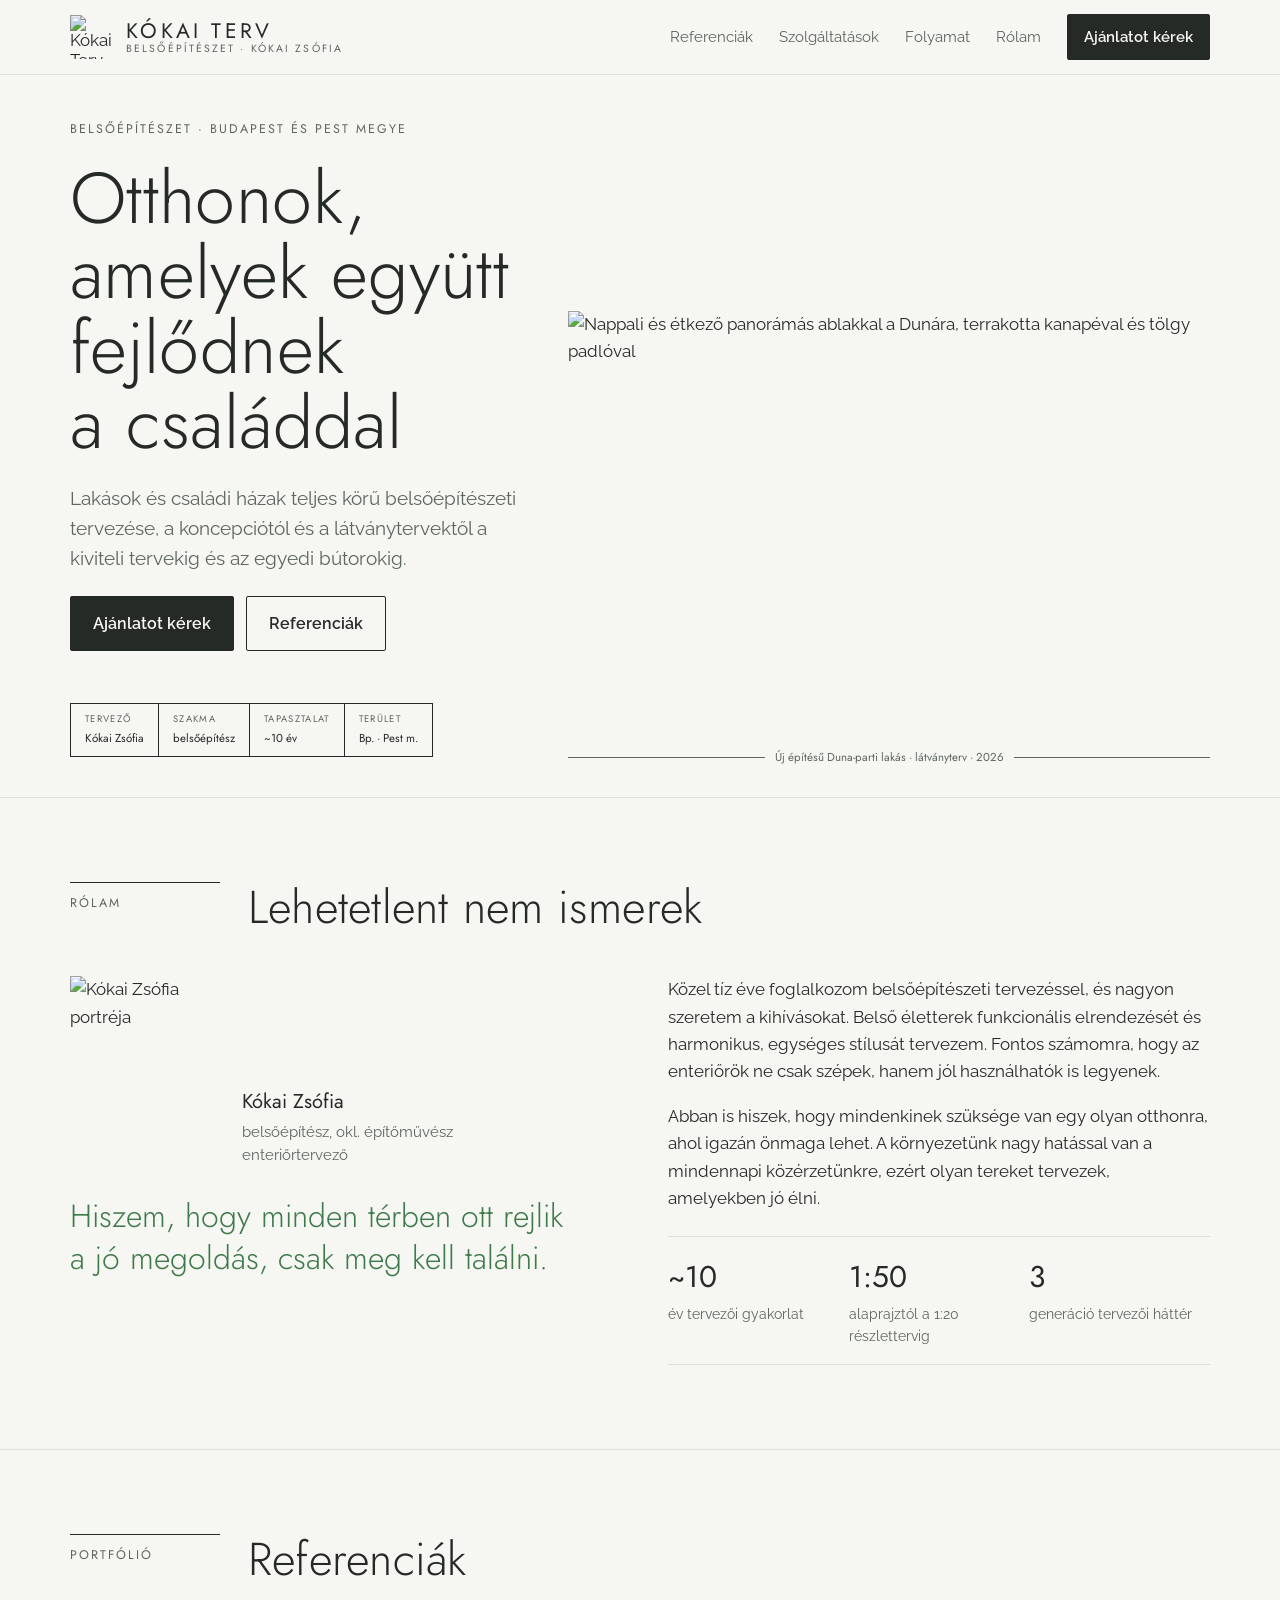
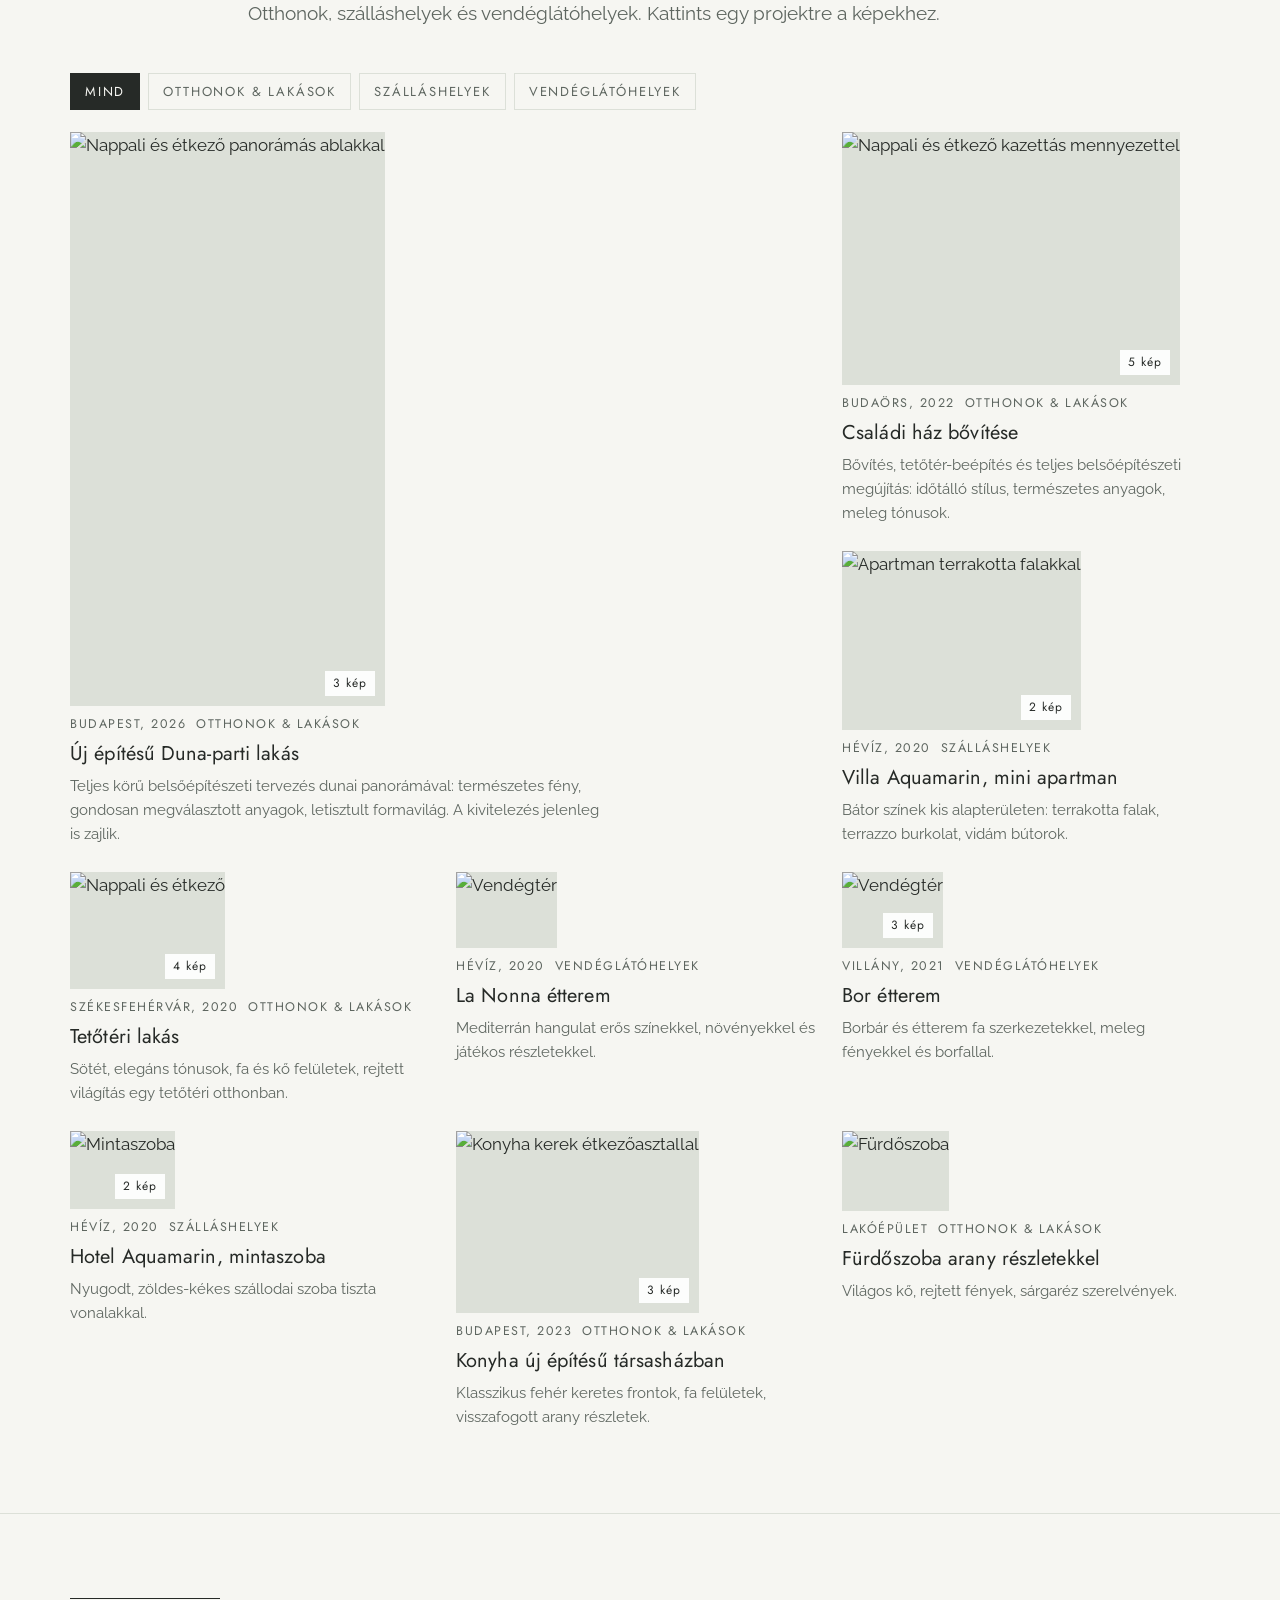
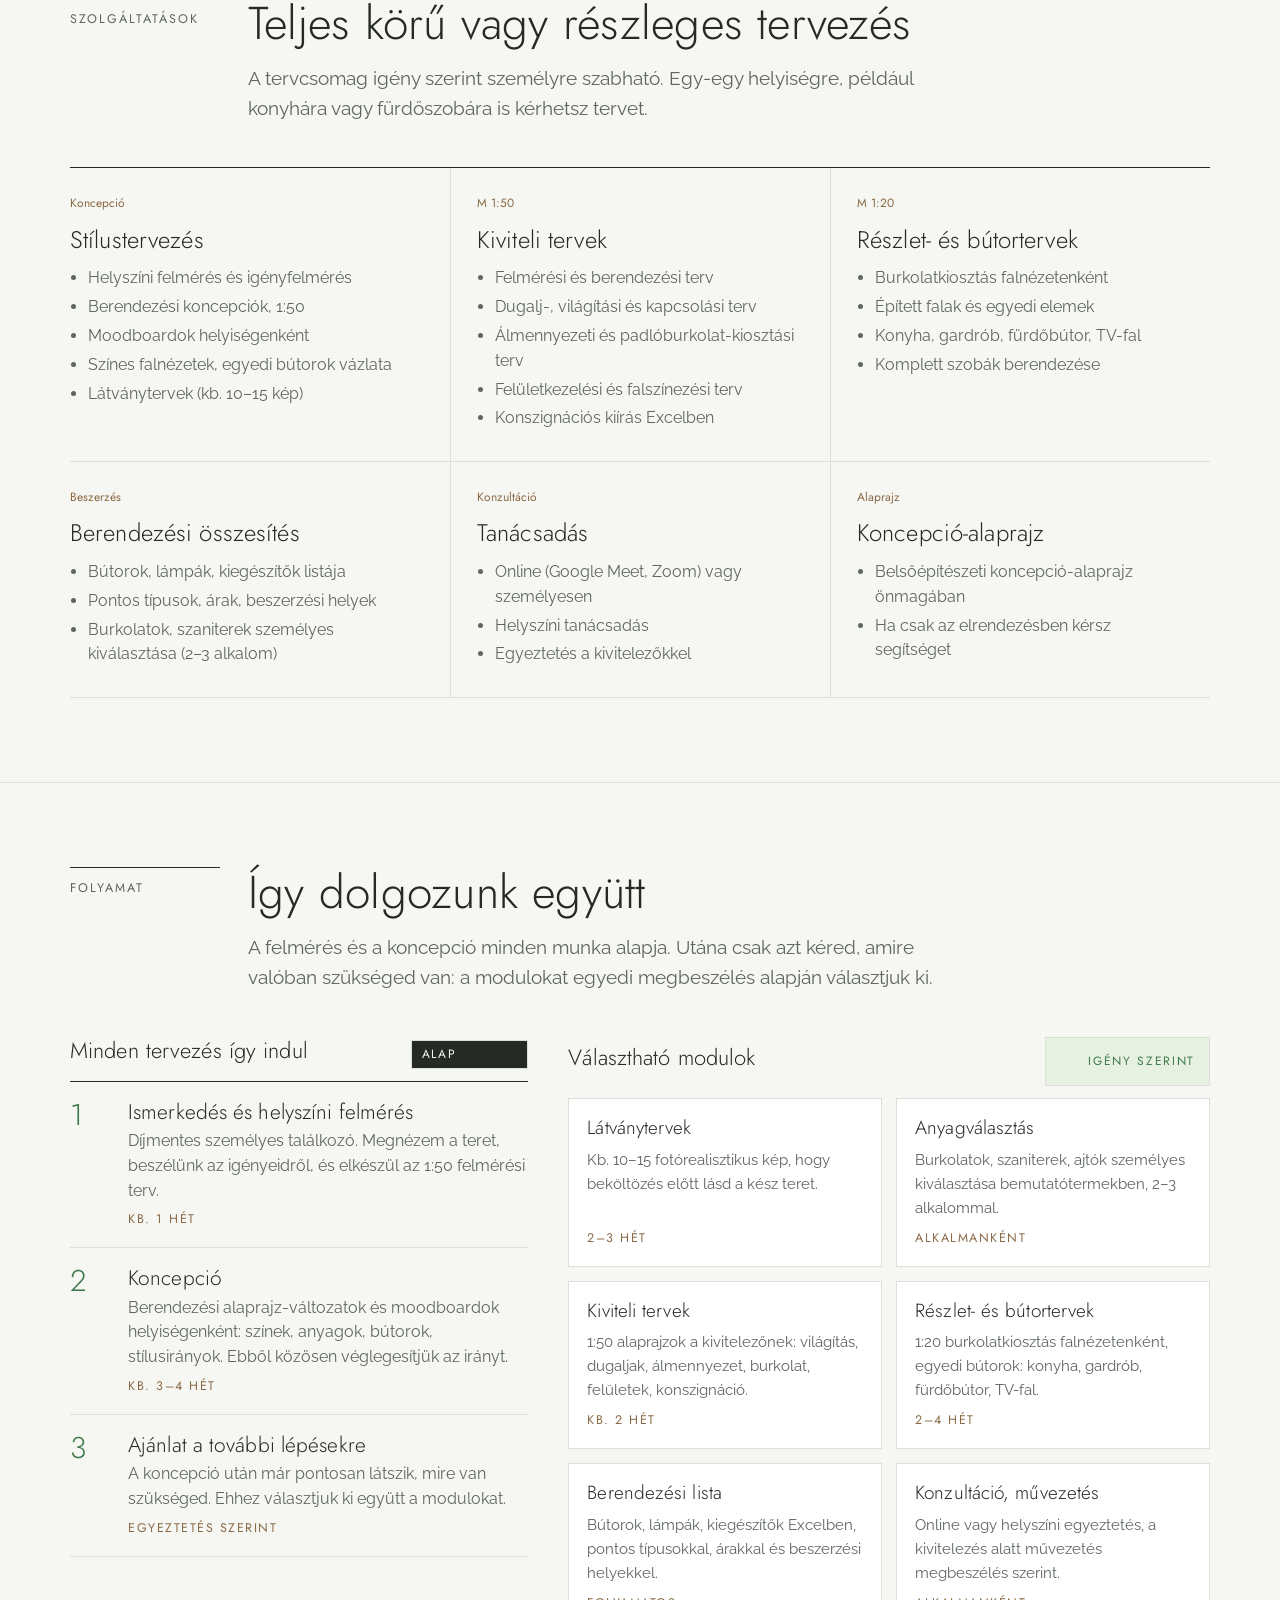
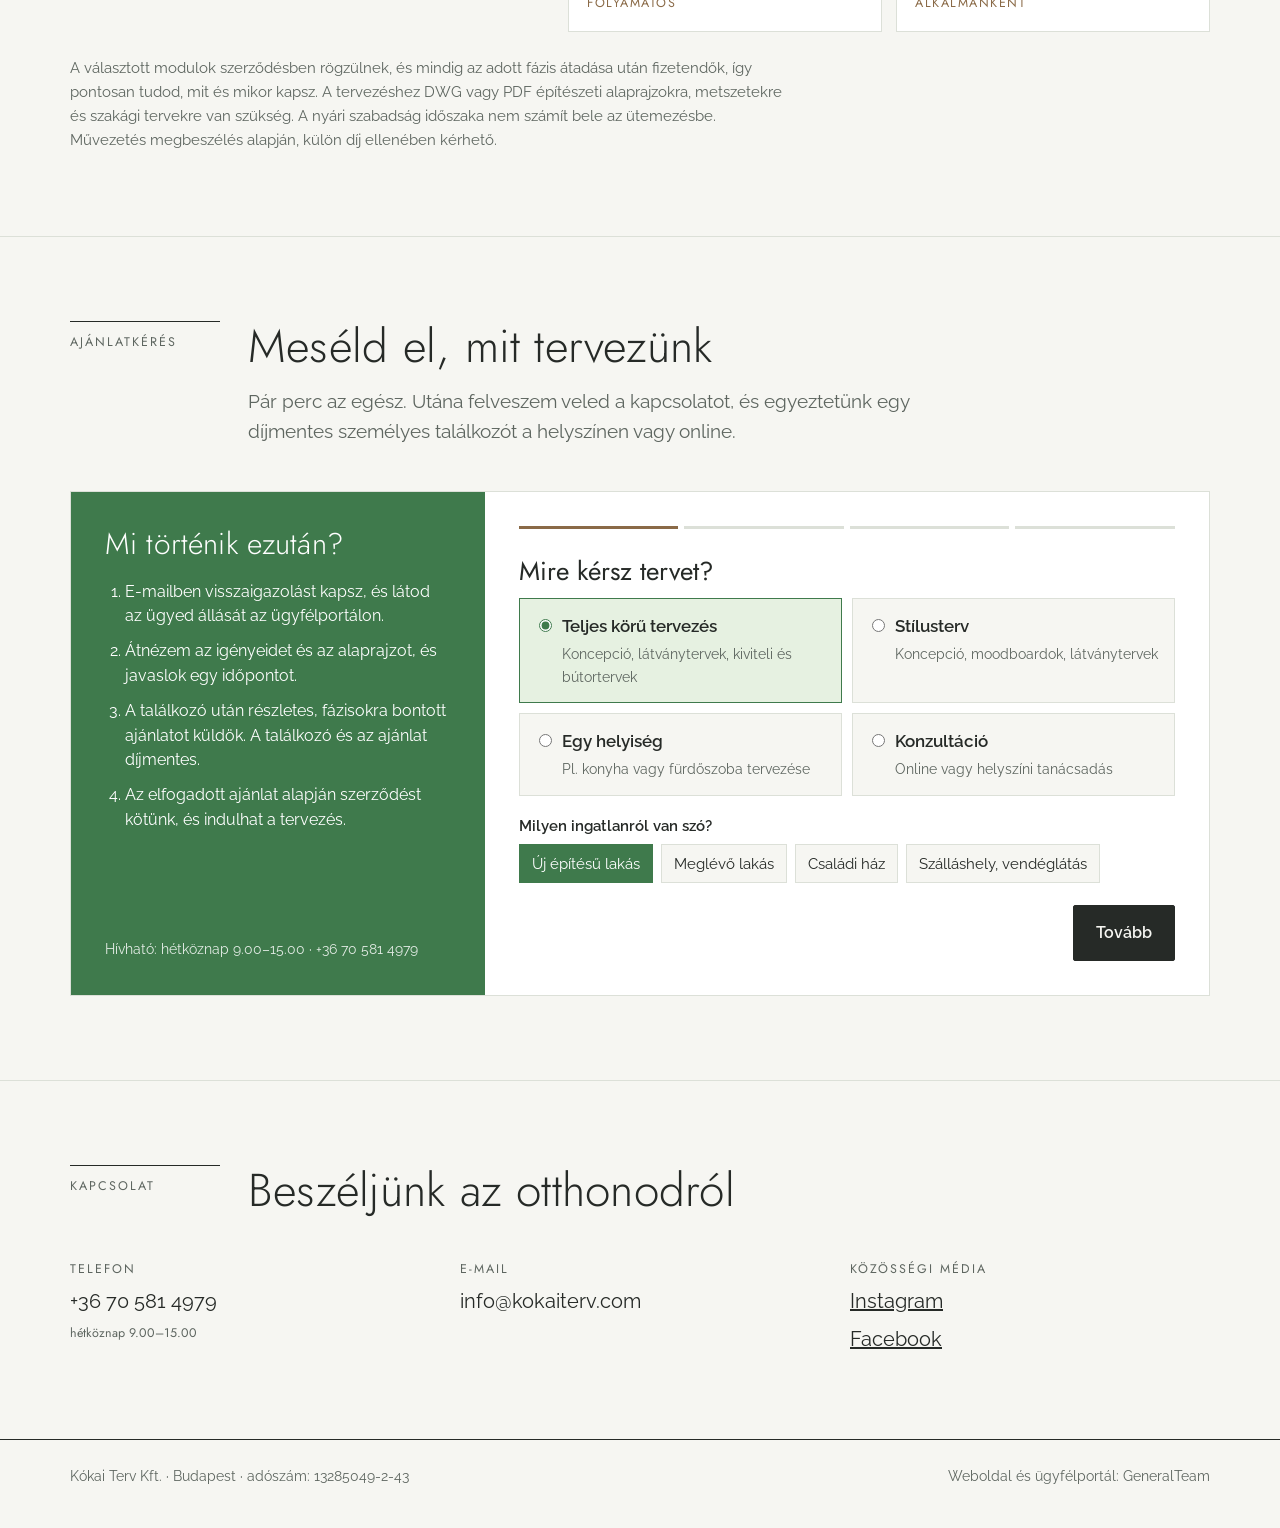
==== commit a0f8c7b8: "GeneralTeam név a Rivo helyett; megengedőbb megrendelői és szigorúbb alvállalkozói szerződés; aláírá" ====
--- a/index.html
+++ b/index.html
@@ -2,13 +2,21 @@
 <html lang="hu">
 <head>
 <script>
-/* Rivo: a Google Apps Script háttér hívása fetch-csel (Safari-barát, bejelentkezés nélkül) */
+/* GeneralTeam: a Google Apps Script háttér hívása fetch-csel (Safari-barát, bejelentkezés nélkül) */
 (function(){var API='https://script.google.com/macros/s/AKfycbxYgeSJEPj4zQlQoxu1woLnLV8YQdEm2bXwhjzd2IbayPJULP6pmNfQOj3PonUnmEnA/exec';
 function call(fn,args,ok,fail){fetch(API,{method:'POST',body:JSON.stringify({fn:fn,args:args}),credentials:'omit',redirect:'follow'}).then(function(r){return r.json()}).then(function(j){if(j&&j.err!==undefined&&j.err!==null){fail&&fail(new Error(j.err))}else{ok&&ok(j?j.res:null)}}).catch(function(e){fail&&fail(e)})}
 function runner(){var ok=null,fail=null,p;p=new Proxy({},{get:function(_,name){if(name==='withSuccessHandler')return function(f){ok=f;return p};if(name==='withFailureHandler')return function(f){fail=f;return p};return function(){call(String(name),[].slice.call(arguments),ok,fail)}}});return p}
 window.google={script:{}};Object.defineProperty(window.google.script,'run',{get:runner});})();
 </script>
 <meta charset="utf-8">
+<script>/* Honnan érkezett először a látogató (első érintés, 1 évig megjegyezve): közvetlenül, vagy egy partner (pl. GeneralTeam) oldaláról */
+(function(){var K='rivo_src',now=Date.now(),m=location.search.match(/[?&]ref=([a-z0-9_-]{1,20})/i),cur=null;
+try{cur=JSON.parse(localStorage.getItem(K)||'null')}catch(e){}
+if(cur&&(!cur.t||now-cur.t>365*864e5))cur=null;
+if(!cur){cur={src:m?m[1].toLowerCase():'direct',t:now};try{localStorage.setItem(K,JSON.stringify(cur))}catch(e){}}
+window.RIVO_SRC=cur;
+if(/[?&]embed=1/.test(location.search)&&window.parent!==window)document.documentElement.className+=' embed';})();</script>
+<style>html.embed header.top,html.embed footer,html.embed #kapcsolat,html.embed #ajanlat,html.embed .noemb{display:none!important}html.embed body{background:transparent}</style>
 <meta name="viewport" content="width=device-width, initial-scale=1, viewport-fit=cover">
 <title>Kókai Terv Belsőépítészet</title>
 <link rel="preconnect" href="https://fonts.googleapis.com">
@@ -312,7 +320,7 @@
             <li>A találkozó után részletes, fázisokra bontott ajánlatot küldök. A találkozó és az ajánlat díjmentes.</li>
             <li>Az elfogadott ajánlat alapján szerződést kötünk, és indulhat a tervezés.</li>
           </ol>
-          <p class="small">Hívható: hétköznap 9.00–15.00 · +36 70 581 4979</p>
+          <p class="small noemb">Hívható: hétköznap 9.00–15.00 · +36 70 581 4979</p>
         </aside>
         <form id="rf" novalidate>
           <div class="prog" aria-hidden="true"><i class="on"></i><i></i><i></i><i></i></div>
@@ -401,7 +409,7 @@
 <footer>
   <div class="wrap">
     <span>Kókai Terv Kft. · Budapest · adószám: 13285049-2-43</span>
-    <span>Weboldal és ügyfélportál: Rivo</span>
+    <span>Weboldal és ügyfélportál: GeneralTeam</span>
   </div>
 </footer>
 
@@ -482,6 +490,7 @@
     if(fl.length>6){err.textContent='Legfeljebb 6 fájlt csatolhatsz.';err.hidden=false;return}
     var big=fl.filter(function(x){return x.size>10*1024*1024});if(big.length){err.textContent='Túl nagy fájl (max. 10 MB): '+big.map(function(x){return x.name}).join(', ')+'. Nagyobb fájlt később, az ügyfélportálon is küldhetsz.';err.hidden=false;return}
     if(fl.length)sum+='\nCsatolt fájlok: '+fl.map(function(x){return x.name}).join(', ');
+    o.ref=(window.RIVO_SRC&&window.RIVO_SRC.src&&window.RIVO_SRC.src!=='direct')?window.RIVO_SRC.src:'';
     var send=function(){if(window.google&&google.script&&google.script.run){nx.disabled=true;nx.textContent=fl.length?'Küldés és feltöltés…':'Küldés…';
       google.script.run.withSuccessHandler(done).withFailureHandler(function(er){nx.disabled=false;nx.textContent='Ajánlatkérés elküldése';err.textContent='A küldés nem sikerült: '+(er&&er.message||er)+' Kérlek, próbáld újra, vagy írj az info@kokaiterv.com címre.';err.hidden=false}).ajanlatkeres(o)}
     else done()};
@@ -492,4 +501,12 @@
 })();
 </script>
 
+<script>(function(){if(!/(^| )embed( |$)/.test(document.documentElement.className))return;
+document.addEventListener('click',function(e){var a=e.target.closest&&e.target.closest('a[href="#ajanlat"],a[href="#kapcsolat"]');if(!a)return;e.preventDefault();e.stopImmediatePropagation();try{parent.postMessage({rivo:'cta'},'*')}catch(_){}},true);
+document.addEventListener('click',function(e){var a=e.target.closest&&e.target.closest('a[href^="#"]');if(!a)return;var el=document.querySelector(a.getAttribute('href'));var fr=window.frameElement;if(!el||!fr)return;e.preventDefault();
+var y=fr.getBoundingClientRect().top+parent.scrollY+el.getBoundingClientRect().top-70;parent.scrollTo({top:y,behavior:'smooth'})},true);
+function hh(){return Math.max(document.documentElement.scrollHeight,document.body.scrollHeight)}
+if(!window.frameElement){try{var lh=0;setInterval(function(){var h=hh();if(Math.abs(h-lh)>4){lh=h;parent.postMessage({rivo:'h',h:h},'*')}},400)}catch(_){}
+ document.addEventListener('click',function(e){var a=e.target.closest&&e.target.closest('a[href^="#"]');if(!a)return;var el=document.querySelector(a.getAttribute('href'));if(!el)return;e.preventDefault();parent.postMessage({rivo:'y',y:el.getBoundingClientRect().top+scrollY},'*')},true);window.addEventListener('message',function(e){var d=e.data;if(!d||d.rivo!=='go')return;var el=document.getElementById(String(d.id||''));if(el)parent.postMessage({rivo:'y',y:el.getBoundingClientRect().top+scrollY},'*')})}
+var lb=document.getElementById('lb'),fr=window.frameElement;if(lb&&fr)new MutationObserver(function(){if(lb.hidden)return;var t=Math.max(0,-fr.getBoundingClientRect().top);lb.style.position='absolute';lb.style.top=t+'px';lb.style.bottom='auto';lb.style.height=parent.innerHeight+'px'}).observe(lb,{attributes:true,attributeFilter:['hidden']});})();</script>
 </html>
